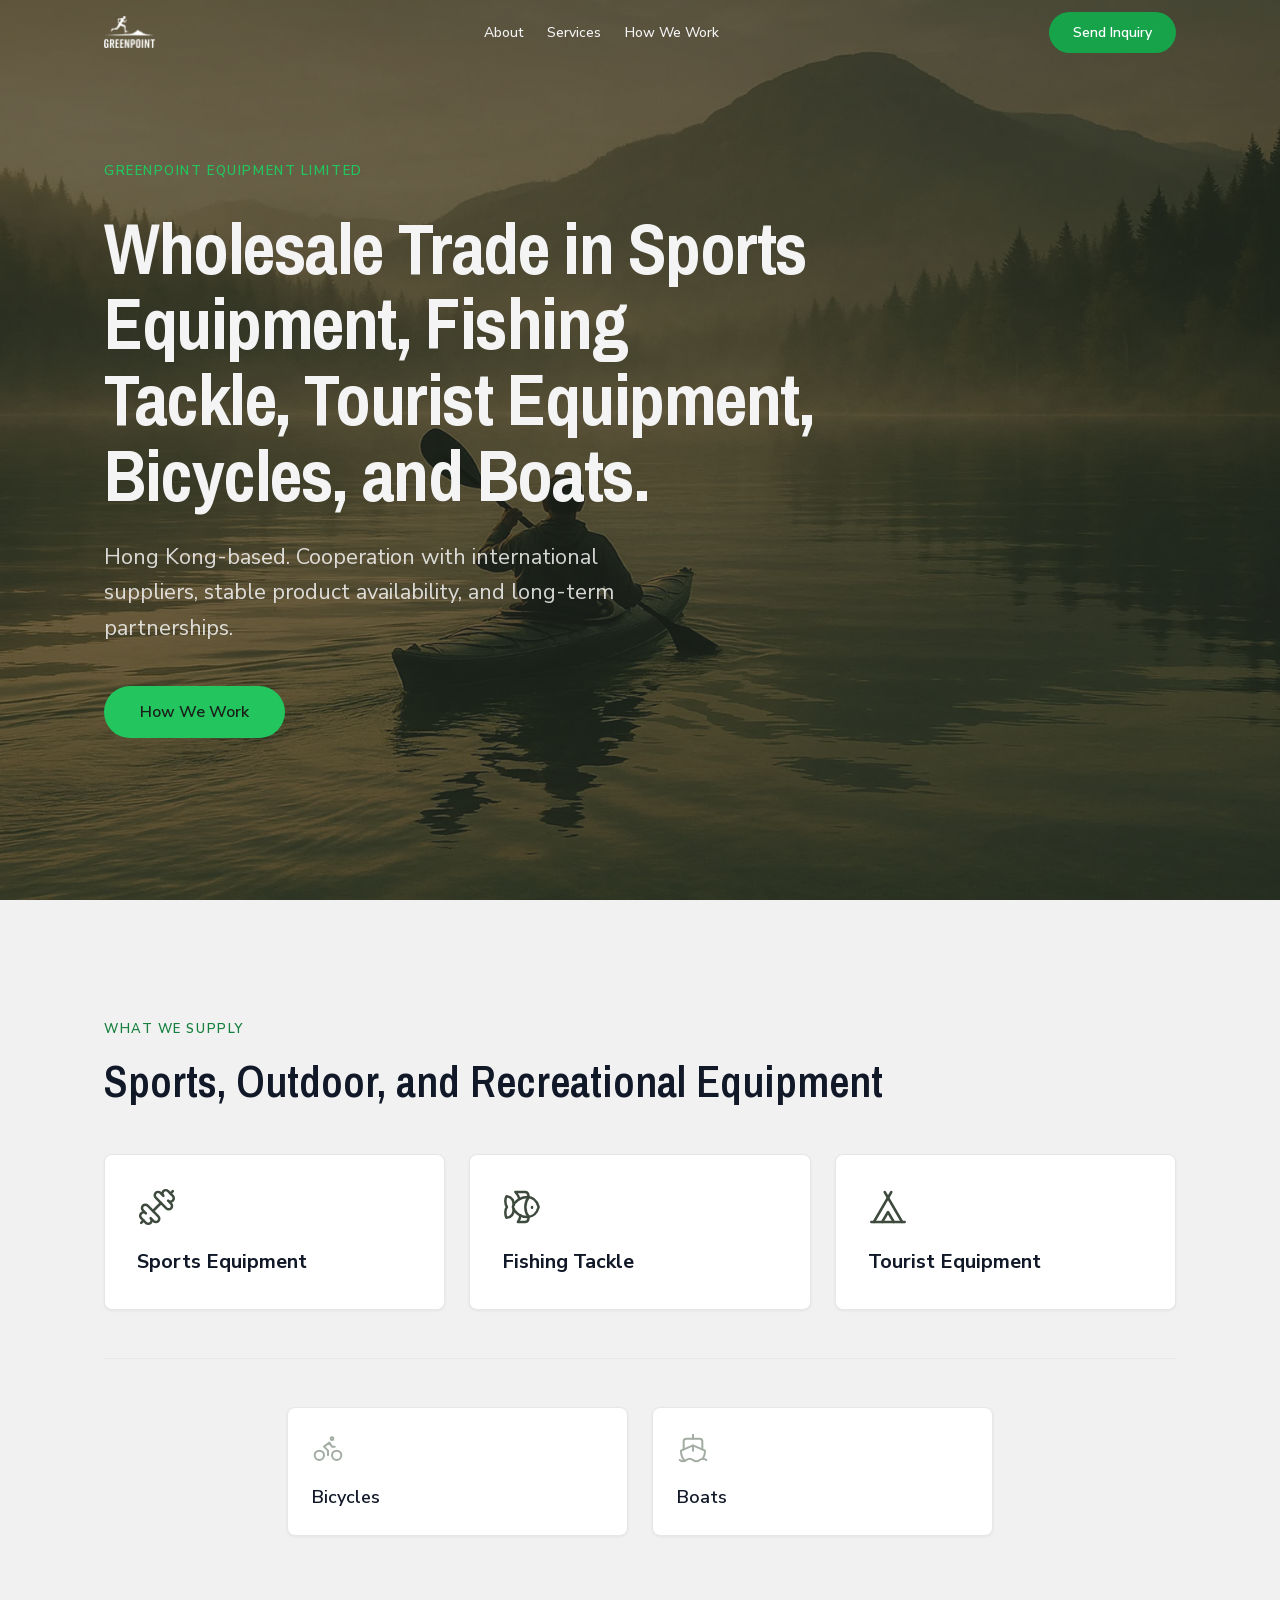
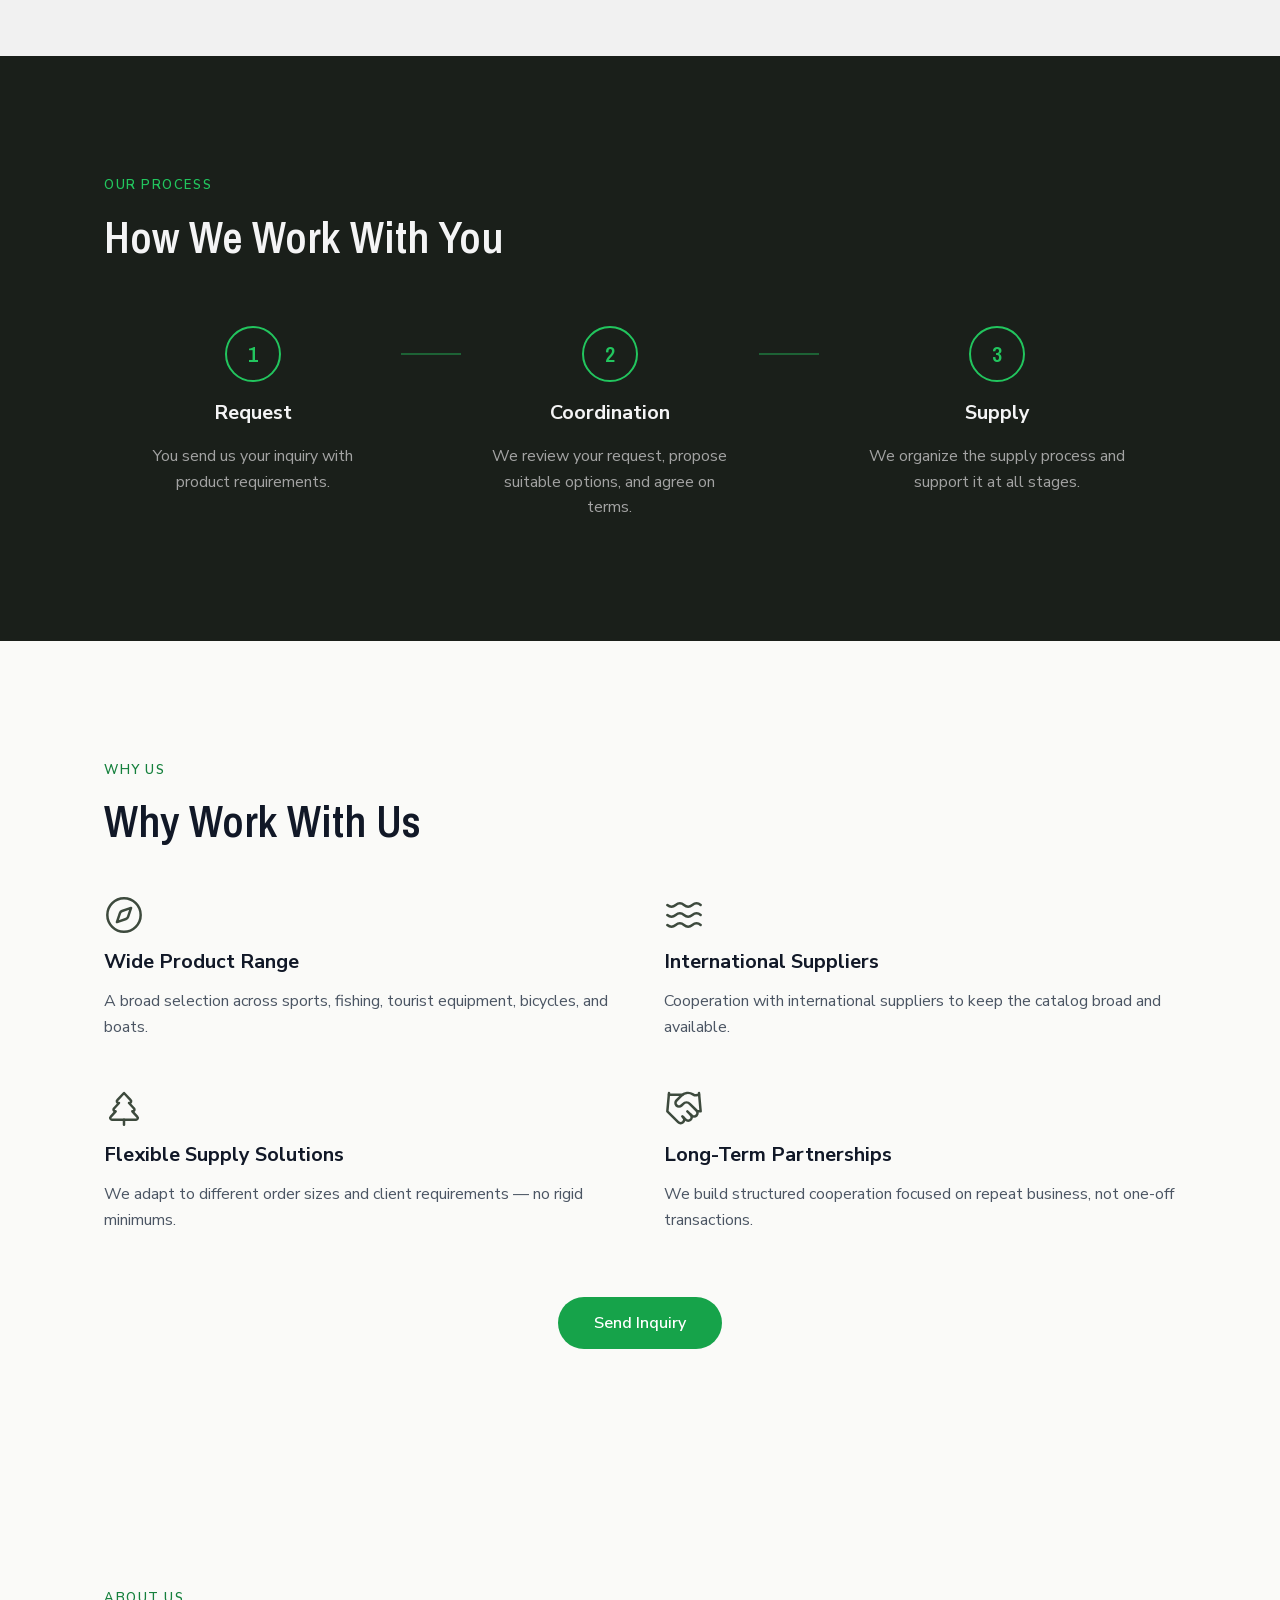
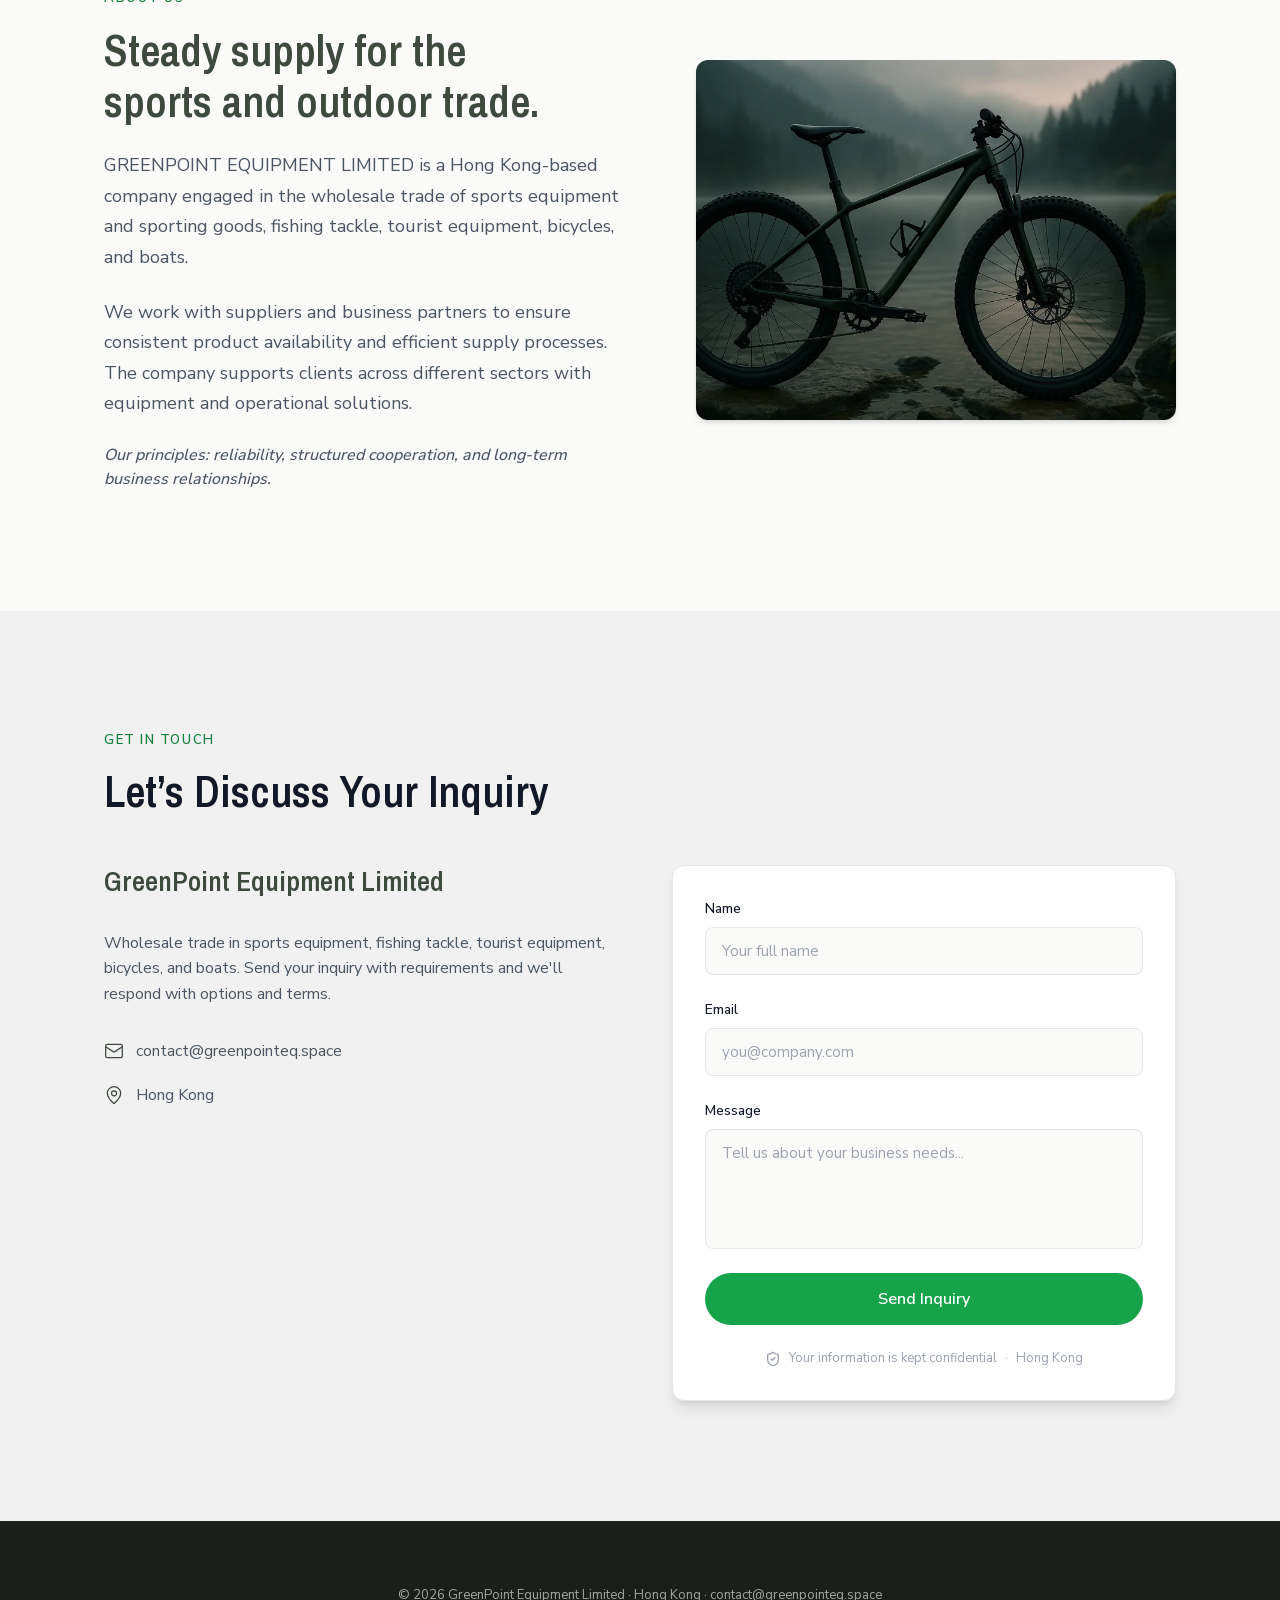
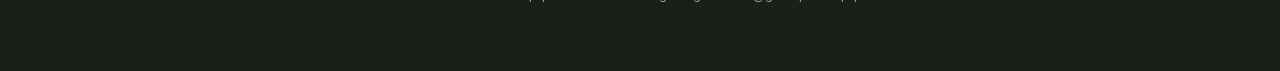
==== index.html @ c155b9c9 "Deploy GreenPoint Equipment website" ====
<!DOCTYPE html><!--ydqZiFm71yq9jG0rCSUib--><html lang="en" class="__variable_fb700d __variable_eb0512"><head><meta charSet="utf-8"/><meta name="viewport" content="width=device-width, initial-scale=1"/><link rel="preload" href="/_next/static/media/07d0cf9a4e6818b2-s.p.woff2" as="font" crossorigin="" type="font/woff2"/><link rel="preload" href="/_next/static/media/68180864d7f93f02-s.p.woff2" as="font" crossorigin="" type="font/woff2"/><link rel="preload" as="image" href="/logo.png"/><link rel="stylesheet" href="/_next/static/css/c6ddb2ca819388b1.css" data-precedence="next"/><link rel="preload" as="script" fetchPriority="low" href="/_next/static/chunks/webpack-ef317a582696bfcf.js"/><script src="/_next/static/chunks/4bd1b696-c023c6e3521b1417.js" async=""></script><script src="/_next/static/chunks/255-aaafc19c72668c72.js" async=""></script><script src="/_next/static/chunks/main-app-0c28d5f80d48c07c.js" async=""></script><script src="/_next/static/chunks/840-8a68b96e17abf2bf.js" async=""></script><script src="/_next/static/chunks/app/page-f63715d00a20621a.js" async=""></script><meta name="next-size-adjust" content=""/><meta name="theme-color" content="#1a1f1a"/><title>GreenPoint Equipment — Wholesale Sports, Fishing, Tourist Equipment, Bicycles &amp; Boats</title><meta name="description" content="Hong Kong-based wholesale supply across sports equipment, fishing tackle, tourist equipment, bicycles, and boats."/><link rel="canonical" href="https://greenpoint.hk"/><meta property="og:title" content="GreenPoint Equipment — Wholesale Sports, Fishing, Tourist Equipment, Bicycles &amp; Boats"/><meta property="og:description" content="Hong Kong-based wholesale supply across sports equipment, fishing tackle, tourist equipment, bicycles, and boats."/><meta property="og:url" content="https://greenpoint.hk"/><meta property="og:image" content="https://greenpoint.hk/og.jpg"/><meta property="og:type" content="website"/><meta name="twitter:card" content="summary_large_image"/><meta name="twitter:title" content="GreenPoint Equipment — Wholesale Sports, Fishing, Tourist Equipment, Bicycles &amp; Boats"/><meta name="twitter:description" content="Hong Kong-based wholesale supply across sports equipment, fishing tackle, tourist equipment, bicycles, and boats."/><meta name="twitter:image" content="https://greenpoint.hk/og.jpg"/><link rel="icon" href="/favicon.png"/><script src="/_next/static/chunks/polyfills-42372ed130431b0a.js" noModule=""></script></head><body class="font-body antialiased"><div hidden=""><!--$--><!--/$--></div><header class="fixed top-0 left-0 z-50 w-full transition-all duration-200 ease-out bg-transparent"><nav class="mx-auto flex h-16 max-w-[1200px] items-center justify-between px-5 md:px-16"><a class="flex items-center" aria-label="GreenPoint" href="/"><img alt="GreenPoint" width="400" height="300" decoding="async" data-nimg="1" class="h-7 w-auto brightness-0 invert md:h-8" style="color:transparent" src="/logo.png"/></a><div class="hidden items-center gap-6 md:flex"><a class="font-body text-[14px] font-medium text-ink-light transition-colors hover:text-navy-400" href="#about">About</a><a class="font-body text-[14px] font-medium text-ink-light transition-colors hover:text-navy-400" href="#services">Services</a><a class="font-body text-[14px] font-medium text-ink-light transition-colors hover:text-navy-400" href="#how-we-work">How We Work</a></div><div class="flex items-center gap-4"><a class="hidden rounded-full bg-cta px-6 py-2.5 font-body text-[14px] font-semibold text-white transition-all hover:scale-[1.02] hover:bg-cta-hover md:inline-flex" href="#contacts">Send Inquiry</a><button class="-mr-3 rounded-lg p-3 text-ink-light transition-colors active:bg-white/5 md:hidden" aria-label="Open menu" aria-expanded="false" aria-controls="mobile-menu"><svg xmlns="http://www.w3.org/2000/svg" width="24" height="24" viewBox="0 0 24 24" fill="none" stroke="currentColor" stroke-width="2" stroke-linecap="round" stroke-linejoin="round" class="lucide lucide-menu" aria-hidden="true"><path d="M4 12h16"></path><path d="M4 18h16"></path><path d="M4 6h16"></path></svg></button></div></nav><div id="mobile-menu" aria-hidden="true" class="overflow-hidden bg-navy-950/95 backdrop-blur-[12px] transition-[max-height,opacity] duration-200 ease-out motion-reduce:transition-none md:hidden max-h-0 opacity-0"><div class="flex flex-col gap-1 px-5 pb-10 pt-2"><a tabindex="-1" class="-mx-2 block rounded-lg px-2 py-3 font-body text-[16px] font-medium text-ink-light transition-colors active:bg-white/5" href="#about">About</a><a tabindex="-1" class="-mx-2 block rounded-lg px-2 py-3 font-body text-[16px] font-medium text-ink-light transition-colors active:bg-white/5" href="#services">Services</a><a tabindex="-1" class="-mx-2 block rounded-lg px-2 py-3 font-body text-[16px] font-medium text-ink-light transition-colors active:bg-white/5" href="#how-we-work">How We Work</a><a tabindex="-1" class="mt-3 flex h-[52px] w-full items-center justify-center rounded-full bg-gold-500 font-body text-[16px] font-semibold text-navy-950 transition-all duration-250 ease-out hover:bg-gold-600 active:scale-[0.98]" href="#contacts">Send Inquiry</a></div></div></header><main><section id="hero" class="relative flex min-h-svh items-center overflow-hidden bg-navy-950 md:bg-gradient-to-b md:from-navy-950 md:to-navy-900 xl:min-h-screen"><div aria-hidden="true" class="absolute inset-0 hidden bg-cover bg-center opacity-35 md:block" style="background-image:url(&#x27;/hero.webp&#x27;)"></div><div class="relative z-10 mx-auto w-full max-w-[1200px] px-5 py-20 md:px-16 md:py-0"><div class="hero-animate flex max-w-[880px] flex-col gap-7"><p class="font-body text-[13px] font-semibold uppercase tracking-[0.12em] text-gold-500">GreenPoint Equipment Limited</p><h1 class="text-balance font-heading text-[clamp(1.75rem,7.5vw,2rem)] font-bold leading-[1.05] tracking-[-0.02em] text-ink-light md:text-[56px] lg:text-[72px]">Wholesale Trade in Sports Equipment, Fishing Tackle, Tourist Equipment, Bicycles, and Boats.</h1><p class="max-w-[580px] font-body text-[18px] font-normal leading-[1.6] text-ink-light/85 md:text-[20px] lg:text-[22px]">Hong Kong-based. Cooperation with international suppliers, stable product availability, and long-term partnerships.</p><div class="pt-3"><a class="inline-flex h-[52px] items-center justify-center rounded-full px-9 font-body text-[16px] font-semibold transition-all duration-250 ease-out bg-gold-500 text-navy-950 hover:bg-gold-600 hover:scale-[1.02]  disabled:cursor-not-allowed disabled:opacity-60" href="#how-we-work">How We Work</a></div></div></div><a aria-label="Scroll to next section" aria-hidden="false" tabindex="0" class="absolute inset-x-0 bottom-6 mx-auto w-fit text-gold-500/70 transition-opacity duration-300 hover:text-gold-500 md:hidden animate-scroll-hint" href="#services"><svg xmlns="http://www.w3.org/2000/svg" width="28" height="28" viewBox="0 0 24 24" fill="none" stroke="currentColor" stroke-width="1.5" stroke-linecap="round" stroke-linejoin="round" class="lucide lucide-chevron-down" aria-hidden="true"><path d="m6 9 6 6 6-6"></path></svg></a></section><div class="sr-hidden sr-mobile-on"><section id="services" class="scroll-mt-[48px] bg-surface-tinted"><div class="mx-auto max-w-[1200px] px-5 py-20 md:px-16 md:py-[80px] xl:py-[120px] flex flex-col gap-12 md:gap-10 xl:gap-12"><div class="flex flex-col gap-4"><p class="font-body text-[13px] font-semibold uppercase tracking-[0.12em] text-gold-700">What We Supply</p><h2 class="text-balance font-heading text-[28px] font-semibold leading-[1.15] md:text-[36px] lg:text-[44px] text-ink">Sports, Outdoor, and Recreational Equipment</h2></div><div class="grid grid-cols-1 gap-4 md:grid-cols-2 md:gap-6 lg:grid-cols-3"><div class="flex h-full flex-col gap-5 rounded-lg border border-line bg-surface-card shadow-[0_1px_3px_rgba(0,0,0,0.06)] transition-all duration-300 ease-out hover:-translate-y-1 hover:shadow-[0_4px_12px_rgba(0,0,0,0.1)] p-8"><svg xmlns="http://www.w3.org/2000/svg" width="40" height="40" viewBox="0 0 24 24" fill="none" stroke="currentColor" stroke-width="1.5" stroke-linecap="round" stroke-linejoin="round" class="lucide lucide-dumbbell text-navy-800" aria-hidden="true"><path d="M17.596 12.768a2 2 0 1 0 2.829-2.829l-1.768-1.767a2 2 0 0 0 2.828-2.829l-2.828-2.828a2 2 0 0 0-2.829 2.828l-1.767-1.768a2 2 0 1 0-2.829 2.829z"></path><path d="m2.5 21.5 1.4-1.4"></path><path d="m20.1 3.9 1.4-1.4"></path><path d="M5.343 21.485a2 2 0 1 0 2.829-2.828l1.767 1.768a2 2 0 1 0 2.829-2.829l-6.364-6.364a2 2 0 1 0-2.829 2.829l1.768 1.767a2 2 0 0 0-2.828 2.829z"></path><path d="m9.6 14.4 4.8-4.8"></path></svg><div class="flex flex-col gap-3"><h3 class="font-body text-ink text-[20px] font-bold">Sports Equipment</h3></div></div><div class="flex h-full flex-col gap-5 rounded-lg border border-line bg-surface-card shadow-[0_1px_3px_rgba(0,0,0,0.06)] transition-all duration-300 ease-out hover:-translate-y-1 hover:shadow-[0_4px_12px_rgba(0,0,0,0.1)] p-8"><svg xmlns="http://www.w3.org/2000/svg" width="40" height="40" viewBox="0 0 24 24" fill="none" stroke="currentColor" stroke-width="1.5" stroke-linecap="round" stroke-linejoin="round" class="lucide lucide-fish text-navy-800" aria-hidden="true"><path d="M6.5 12c.94-3.46 4.94-6 8.5-6 3.56 0 6.06 2.54 7 6-.94 3.47-3.44 6-7 6s-7.56-2.53-8.5-6Z"></path><path d="M18 12v.5"></path><path d="M16 17.93a9.77 9.77 0 0 1 0-11.86"></path><path d="M7 10.67C7 8 5.58 5.97 2.73 5.5c-1 1.5-1 5 .23 6.5-1.24 1.5-1.24 5-.23 6.5C5.58 18.03 7 16 7 13.33"></path><path d="M10.46 7.26C10.2 5.88 9.17 4.24 8 3h5.8a2 2 0 0 1 1.98 1.67l.23 1.4"></path><path d="m16.01 17.93-.23 1.4A2 2 0 0 1 13.8 21H9.5a5.96 5.96 0 0 0 1.49-3.98"></path></svg><div class="flex flex-col gap-3"><h3 class="font-body text-ink text-[20px] font-bold">Fishing Tackle</h3></div></div><div class="flex h-full flex-col gap-5 rounded-lg border border-line bg-surface-card shadow-[0_1px_3px_rgba(0,0,0,0.06)] transition-all duration-300 ease-out hover:-translate-y-1 hover:shadow-[0_4px_12px_rgba(0,0,0,0.1)] p-8"><svg xmlns="http://www.w3.org/2000/svg" width="40" height="40" viewBox="0 0 24 24" fill="none" stroke="currentColor" stroke-width="1.5" stroke-linecap="round" stroke-linejoin="round" class="lucide lucide-tent text-navy-800" aria-hidden="true"><path d="M3.5 21 14 3"></path><path d="M20.5 21 10 3"></path><path d="M15.5 21 12 15l-3.5 6"></path><path d="M2 21h20"></path></svg><div class="flex flex-col gap-3"><h3 class="font-body text-ink text-[20px] font-bold">Tourist Equipment</h3></div></div></div><hr class="border-line"/><div class="flex flex-col gap-4 md:flex-row md:justify-center md:gap-6"><div class="md:w-[calc((100%-1.5rem)/2)] md:shrink-0 lg:w-[calc((100%-3rem)/3)]"><div class="flex h-full flex-col gap-5 rounded-lg border border-line bg-surface-card shadow-[0_1px_3px_rgba(0,0,0,0.06)] transition-all duration-300 ease-out hover:-translate-y-1 hover:shadow-[0_4px_12px_rgba(0,0,0,0.1)] p-6"><svg xmlns="http://www.w3.org/2000/svg" width="32" height="32" viewBox="0 0 24 24" fill="none" stroke="currentColor" stroke-width="1.5" stroke-linecap="round" stroke-linejoin="round" class="lucide lucide-bike text-navy-400" aria-hidden="true"><circle cx="18.5" cy="17.5" r="3.5"></circle><circle cx="5.5" cy="17.5" r="3.5"></circle><circle cx="15" cy="5" r="1"></circle><path d="M12 17.5V14l-3-3 4-3 2 3h2"></path></svg><div class="flex flex-col gap-3"><h3 class="font-body text-ink text-[18px] font-semibold">Bicycles</h3></div></div></div><div class="md:w-[calc((100%-1.5rem)/2)] md:shrink-0 lg:w-[calc((100%-3rem)/3)]"><div class="flex h-full flex-col gap-5 rounded-lg border border-line bg-surface-card shadow-[0_1px_3px_rgba(0,0,0,0.06)] transition-all duration-300 ease-out hover:-translate-y-1 hover:shadow-[0_4px_12px_rgba(0,0,0,0.1)] p-6"><svg xmlns="http://www.w3.org/2000/svg" width="32" height="32" viewBox="0 0 24 24" fill="none" stroke="currentColor" stroke-width="1.5" stroke-linecap="round" stroke-linejoin="round" class="lucide lucide-ship text-navy-400" aria-hidden="true"><path d="M12 10.189V14"></path><path d="M12 2v3"></path><path d="M19 13V7a2 2 0 0 0-2-2H7a2 2 0 0 0-2 2v6"></path><path d="M19.38 20A11.6 11.6 0 0 0 21 14l-8.188-3.639a2 2 0 0 0-1.624 0L3 14a11.6 11.6 0 0 0 2.81 7.76"></path><path d="M2 21c.6.5 1.2 1 2.5 1 2.5 0 2.5-2 5-2 1.3 0 1.9.5 2.5 1s1.2 1 2.5 1c2.5 0 2.5-2 5-2 1.3 0 1.9.5 2.5 1"></path></svg><div class="flex flex-col gap-3"><h3 class="font-body text-ink text-[18px] font-semibold">Boats</h3></div></div></div></div></div></section></div><div class="sr-hidden"><section id="how-we-work" class="scroll-mt-[48px] bg-navy-950"><div class="mx-auto max-w-[1200px] px-5 py-20 md:px-16 md:py-[80px] xl:py-[120px] flex flex-col gap-12 md:gap-10 xl:gap-12"><div class="flex flex-col gap-4"><p class="font-body text-[13px] font-semibold uppercase tracking-[0.12em] text-gold-500">Our Process</p><h2 class="text-balance font-heading text-[28px] font-semibold leading-[1.15] md:text-[36px] lg:text-[44px] text-ink-light">How We Work With You</h2></div><div class="flex flex-col gap-4 pt-4 lg:flex-row lg:items-start lg:gap-0"><div class="flex flex-1 flex-col items-center lg:flex-row lg:items-start"><div class="flex flex-1 flex-col items-center gap-4 px-6"><div class="flex h-14 w-14 items-center justify-center rounded-full border-2 border-gold-500 bg-transparent"><span class="font-heading text-[22px] font-semibold text-gold-500">1</span></div><h3 class="text-center font-body text-[20px] font-bold text-ink-light">Request</h3><p class="text-center font-body text-[16px] font-normal leading-[1.6] text-ink-light-muted">You send us your inquiry with product requirements.</p></div><div class="hidden h-14 w-[60px] items-center justify-center lg:flex"><div class="h-[2px] w-full bg-gold-500/40"></div></div><div class="mt-4 flex h-8 w-full items-center justify-center lg:hidden"><div class="h-full w-[2px] bg-gold-500/40"></div></div></div><div class="flex flex-1 flex-col items-center lg:flex-row lg:items-start"><div class="flex flex-1 flex-col items-center gap-4 px-6"><div class="flex h-14 w-14 items-center justify-center rounded-full border-2 border-gold-500 bg-transparent"><span class="font-heading text-[22px] font-semibold text-gold-500">2</span></div><h3 class="text-center font-body text-[20px] font-bold text-ink-light">Coordination</h3><p class="text-center font-body text-[16px] font-normal leading-[1.6] text-ink-light-muted">We review your request, propose suitable options, and agree on terms.</p></div><div class="hidden h-14 w-[60px] items-center justify-center lg:flex"><div class="h-[2px] w-full bg-gold-500/40"></div></div><div class="mt-4 flex h-8 w-full items-center justify-center lg:hidden"><div class="h-full w-[2px] bg-gold-500/40"></div></div></div><div class="flex flex-1 flex-col items-center lg:flex-row lg:items-start"><div class="flex flex-1 flex-col items-center gap-4 px-6"><div class="flex h-14 w-14 items-center justify-center rounded-full border-2 border-gold-500 bg-transparent"><span class="font-heading text-[22px] font-semibold text-gold-500">3</span></div><h3 class="text-center font-body text-[20px] font-bold text-ink-light">Supply</h3><p class="text-center font-body text-[16px] font-normal leading-[1.6] text-ink-light-muted">We organize the supply process and support it at all stages.</p></div></div></div></div></section></div><div class="sr-hidden"><section id="why-us" class="scroll-mt-[48px] bg-surface-warm"><div class="mx-auto max-w-[1200px] px-5 py-20 md:px-16 md:py-[80px] xl:py-[120px] flex flex-col gap-12 md:gap-10 xl:gap-12"><div class="flex flex-col gap-4"><p class="font-body text-[13px] font-semibold uppercase tracking-[0.12em] text-gold-700">Why Us</p><h2 class="text-balance font-heading text-[28px] font-semibold leading-[1.15] md:text-[36px] lg:text-[44px] text-ink">Why Work With Us</h2></div><div class="grid grid-cols-1 gap-10 md:grid-cols-2 md:gap-x-8 md:gap-y-10 xl:gap-12"><div class="flex flex-col gap-3"><svg xmlns="http://www.w3.org/2000/svg" width="40" height="40" viewBox="0 0 24 24" fill="none" stroke="currentColor" stroke-width="1.5" stroke-linecap="round" stroke-linejoin="round" class="lucide lucide-compass text-navy-800" aria-hidden="true"><path d="m16.24 7.76-1.804 5.411a2 2 0 0 1-1.265 1.265L7.76 16.24l1.804-5.411a2 2 0 0 1 1.265-1.265z"></path><circle cx="12" cy="12" r="10"></circle></svg><h3 class="font-body text-[20px] font-bold text-ink">Wide Product Range</h3><p class="font-body text-[16px] font-normal leading-[1.6] text-ink-muted">A broad selection across sports, fishing, tourist equipment, bicycles, and boats.</p></div><div class="flex flex-col gap-3"><svg xmlns="http://www.w3.org/2000/svg" width="40" height="40" viewBox="0 0 24 24" fill="none" stroke="currentColor" stroke-width="1.5" stroke-linecap="round" stroke-linejoin="round" class="lucide lucide-waves text-navy-800" aria-hidden="true"><path d="M2 6c.6.5 1.2 1 2.5 1C7 7 7 5 9.5 5c2.6 0 2.4 2 5 2 2.5 0 2.5-2 5-2 1.3 0 1.9.5 2.5 1"></path><path d="M2 12c.6.5 1.2 1 2.5 1 2.5 0 2.5-2 5-2 2.6 0 2.4 2 5 2 2.5 0 2.5-2 5-2 1.3 0 1.9.5 2.5 1"></path><path d="M2 18c.6.5 1.2 1 2.5 1 2.5 0 2.5-2 5-2 2.6 0 2.4 2 5 2 2.5 0 2.5-2 5-2 1.3 0 1.9.5 2.5 1"></path></svg><h3 class="font-body text-[20px] font-bold text-ink">International Suppliers</h3><p class="font-body text-[16px] font-normal leading-[1.6] text-ink-muted">Cooperation with international suppliers to keep the catalog broad and available.</p></div><div class="flex flex-col gap-3"><svg xmlns="http://www.w3.org/2000/svg" width="40" height="40" viewBox="0 0 24 24" fill="none" stroke="currentColor" stroke-width="1.5" stroke-linecap="round" stroke-linejoin="round" class="lucide lucide-tree-pine text-navy-800" aria-hidden="true"><path d="m17 14 3 3.3a1 1 0 0 1-.7 1.7H4.7a1 1 0 0 1-.7-1.7L7 14h-.3a1 1 0 0 1-.7-1.7L9 9h-.2A1 1 0 0 1 8 7.3L12 3l4 4.3a1 1 0 0 1-.8 1.7H15l3 3.3a1 1 0 0 1-.7 1.7H17Z"></path><path d="M12 22v-3"></path></svg><h3 class="font-body text-[20px] font-bold text-ink">Flexible Supply Solutions</h3><p class="font-body text-[16px] font-normal leading-[1.6] text-ink-muted">We adapt to different order sizes and client requirements — no rigid minimums.</p></div><div class="flex flex-col gap-3"><svg xmlns="http://www.w3.org/2000/svg" width="40" height="40" viewBox="0 0 24 24" fill="none" stroke="currentColor" stroke-width="1.5" stroke-linecap="round" stroke-linejoin="round" class="lucide lucide-handshake text-navy-800" aria-hidden="true"><path d="m11 17 2 2a1 1 0 1 0 3-3"></path><path d="m14 14 2.5 2.5a1 1 0 1 0 3-3l-3.88-3.88a3 3 0 0 0-4.24 0l-.88.88a1 1 0 1 1-3-3l2.81-2.81a5.79 5.79 0 0 1 7.06-.87l.47.28a2 2 0 0 0 1.42.25L21 4"></path><path d="m21 3 1 11h-2"></path><path d="M3 3 2 14l6.5 6.5a1 1 0 1 0 3-3"></path><path d="M3 4h8"></path></svg><h3 class="font-body text-[20px] font-bold text-ink">Long-Term Partnerships</h3><p class="font-body text-[16px] font-normal leading-[1.6] text-ink-muted">We build structured cooperation focused on repeat business, not one-off transactions.</p></div></div><div class="flex justify-center pt-4"><a class="inline-flex h-[52px] items-center justify-center rounded-full px-9 font-body text-[16px] font-semibold transition-all duration-250 ease-out bg-cta text-white hover:bg-cta-hover hover:scale-[1.02]  disabled:cursor-not-allowed disabled:opacity-60" href="#contacts">Send Inquiry</a></div></div></section></div><div class="sr-hidden"><section id="about" class="scroll-mt-[48px] bg-surface-warm"><div class="mx-auto max-w-[1200px] px-5 py-20 md:px-16 md:py-[80px] xl:py-[120px] flex flex-col items-center gap-16 lg:flex-row"><div class="flex flex-col gap-6 md:flex-1"><div class="flex flex-col gap-4"><p class="font-body text-[13px] font-semibold uppercase tracking-[0.12em] text-gold-700">About Us</p><h2 class="text-balance font-heading text-[28px] font-semibold leading-[1.15] md:text-[36px] lg:text-[44px] text-navy-800">Steady supply for the sports and outdoor trade.</h2></div><p class="max-w-[600px] font-body text-[16px] font-normal leading-[1.7] text-ink-muted md:text-[18px]">GREENPOINT EQUIPMENT LIMITED is a Hong Kong-based company engaged in the wholesale trade of sports equipment and sporting goods, fishing tackle, tourist equipment, bicycles, and boats.</p><p class="max-w-[600px] font-body text-[16px] font-normal leading-[1.7] text-ink-muted md:text-[18px]">We work with suppliers and business partners to ensure consistent product availability and efficient supply processes. The company supports clients across different sectors with equipment and operational solutions.</p><p class="max-w-[480px] font-body text-[16px] font-medium italic leading-[1.5] text-ink-muted">Our principles: reliability, structured cooperation, and long-term business relationships.</p></div><div class="w-full md:mx-auto md:max-w-[640px] lg:mx-0 lg:w-[480px] lg:max-w-none"><img alt="GreenPoint Equipment outdoor gear" loading="lazy" width="480" height="360" decoding="async" data-nimg="1" class="rounded-xl object-cover shadow-md" style="color:transparent" src="/about.webp"/></div></div></section></div><div class="sr-hidden"><section id="contacts" class="scroll-mt-[48px] bg-surface-tinted"><div class="mx-auto max-w-[1200px] px-5 py-20 md:px-16 md:py-[80px] xl:py-[120px] flex flex-col gap-12 md:gap-10 xl:gap-12"><div class="flex flex-col gap-4"><p class="font-body text-[13px] font-semibold uppercase tracking-[0.12em] text-gold-700">Get in Touch</p><h2 class="text-balance font-heading text-[28px] font-semibold leading-[1.15] md:text-[36px] lg:text-[44px] text-ink">Let’s Discuss Your Inquiry</h2></div><div class="flex flex-col gap-16 lg:flex-row"><div class="flex flex-col gap-8 md:flex-1"><h3 class="font-heading text-[20px] font-semibold leading-[1.2] text-navy-800 md:text-[28px]">GreenPoint Equipment Limited</h3><p class="font-body text-[16px] font-normal leading-[1.6] text-ink-muted">Wholesale trade in sports equipment, fishing tackle, tourist equipment, bicycles, and boats. Send your inquiry with requirements and we&#x27;ll respond with options and terms.</p><div class="flex flex-col gap-5"><div class="flex items-center gap-3"><svg xmlns="http://www.w3.org/2000/svg" width="20" height="20" viewBox="0 0 24 24" fill="none" stroke="currentColor" stroke-width="1.5" stroke-linecap="round" stroke-linejoin="round" class="lucide lucide-mail text-navy-800" aria-hidden="true"><path d="m22 7-8.991 5.727a2 2 0 0 1-2.009 0L2 7"></path><rect x="2" y="4" width="20" height="16" rx="2"></rect></svg><span class="font-body text-[16px] text-ink-muted">contact@greenpointeq.space</span></div><div class="flex items-center gap-3"><svg xmlns="http://www.w3.org/2000/svg" width="20" height="20" viewBox="0 0 24 24" fill="none" stroke="currentColor" stroke-width="1.5" stroke-linecap="round" stroke-linejoin="round" class="lucide lucide-map-pin text-navy-800" aria-hidden="true"><path d="M20 10c0 4.993-5.539 10.193-7.399 11.799a1 1 0 0 1-1.202 0C9.539 20.193 4 14.993 4 10a8 8 0 0 1 16 0"></path><circle cx="12" cy="10" r="3"></circle></svg><span class="font-body text-[16px] text-ink-muted">Hong Kong</span></div></div></div><div class="md:flex-1"><form noValidate="" class="flex flex-col gap-6 rounded-xl border border-line bg-surface-card p-8 shadow-lg"><input type="hidden" name="access_key" value="7af962cc-8a02-4704-a74b-9cf4e9f6df11"/><input type="hidden" name="subject" value="New inquiry from the GreenPoint Equipment Limited website"/><input type="checkbox" class="hidden" tabindex="-1" autoComplete="off" aria-hidden="true" name="botcheck"/><div class="flex flex-col gap-2"><label for="name" class="font-body text-[14px] font-medium text-ink">Name</label><input id="name" type="text" placeholder="Your full name" required="" class="w-full rounded-lg border bg-surface-warm px-4 font-body text-[15px] text-ink placeholder:text-ink-faint focus:outline-none focus:ring-2 border-line focus:ring-navy-400 h-12" name="name"/></div><div class="flex flex-col gap-2"><label for="email" class="font-body text-[14px] font-medium text-ink">Email</label><input id="email" type="email" placeholder="you@company.com" required="" class="w-full rounded-lg border bg-surface-warm px-4 font-body text-[15px] text-ink placeholder:text-ink-faint focus:outline-none focus:ring-2 border-line focus:ring-navy-400 h-12" name="email"/></div><div class="flex flex-col gap-2"><label for="message" class="font-body text-[14px] font-medium text-ink">Message</label><textarea id="message" name="message" placeholder="Tell us about your business needs..." rows="4" class="w-full rounded-lg border bg-surface-warm px-4 font-body text-[15px] text-ink placeholder:text-ink-faint focus:outline-none focus:ring-2 border-line focus:ring-navy-400 h-[120px] resize-none py-3"></textarea></div><button type="submit" class="inline-flex h-[52px] items-center justify-center rounded-full px-9 font-body text-[16px] font-semibold transition-all duration-250 ease-out bg-cta text-white hover:bg-cta-hover hover:scale-[1.02] w-full disabled:cursor-not-allowed disabled:opacity-60">Send Inquiry</button><div class="flex flex-col items-center gap-2 text-center md:flex-row md:flex-wrap md:justify-center md:gap-2"><svg xmlns="http://www.w3.org/2000/svg" width="16" height="16" viewBox="0 0 24 24" fill="none" stroke="currentColor" stroke-width="2" stroke-linecap="round" stroke-linejoin="round" class="lucide lucide-shield-check text-ink-faint" aria-hidden="true"><path d="M20 13c0 5-3.5 7.5-7.66 8.95a1 1 0 0 1-.67-.01C7.5 20.5 4 18 4 13V6a1 1 0 0 1 1-1c2 0 4.5-1.2 6.24-2.72a1.17 1.17 0 0 1 1.52 0C14.51 3.81 17 5 19 5a1 1 0 0 1 1 1z"></path><path d="m9 12 2 2 4-4"></path></svg><span class="font-body text-[13px] text-ink-faint">Your information is kept confidential<span class="ml-2 hidden md:inline">·</span></span><span class="font-body text-[13px] text-ink-faint">Hong Kong</span></div></form></div></div></div></section></div></main><footer class="bg-navy-950"><div class="mx-auto max-w-[1200px] px-5 py-16 md:px-16 md:py-12 xl:py-16"><p class="mx-auto max-w-[640px] text-center font-body text-[13px] leading-relaxed text-ink-light-muted">© 2026 GreenPoint Equipment Limited · Hong Kong · contact@greenpointeq.space</p></div></footer><!--$--><!--/$--><script src="/_next/static/chunks/webpack-ef317a582696bfcf.js" id="_R_" async=""></script><script>(self.__next_f=self.__next_f||[]).push([0])</script><script>self.__next_f.push([1,"1:\"$Sreact.fragment\"\n2:I[9766,[],\"\"]\n3:I[8924,[],\"\"]\n4:I[1149,[\"840\",\"static/chunks/840-8a68b96e17abf2bf.js\",\"974\",\"static/chunks/app/page-f63715d00a20621a.js\"],\"NavBar\"]\n5:I[2619,[\"840\",\"static/chunks/840-8a68b96e17abf2bf.js\",\"974\",\"static/chunks/app/page-f63715d00a20621a.js\"],\"\"]\n6:I[8854,[\"840\",\"static/chunks/840-8a68b96e17abf2bf.js\",\"974\",\"static/chunks/app/page-f63715d00a20621a.js\"],\"HeroScrollHint\"]\n7:I[6985,[\"840\",\"static/chunks/840-8a68b96e17abf2bf.js\",\"974\",\"static/chunks/app/page-f63715d00a20621a.js\"],\"ScrollReveal\"]\n13:I[7150,[],\"\"]\n:HL[\"/_next/static/media/07d0cf9a4e6818b2-s.p.woff2\",\"font\",{\"crossOrigin\":\"\",\"type\":\"font/woff2\"}]\n:HL[\"/_next/static/media/68180864d7f93f02-s.p.woff2\",\"font\",{\"crossOrigin\":\"\",\"type\":\"font/woff2\"}]\n:HL[\"/_next/static/css/c6ddb2ca819388b1.css\",\"style\"]\n"])</script><script>self.__next_f.push([1,"0:{\"P\":null,\"b\":\"ydqZiFm71yq9jG0rCSUib\",\"p\":\"\",\"c\":[\"\",\"\"],\"i\":false,\"f\":[[[\"\",{\"children\":[\"__PAGE__\",{}]},\"$undefined\",\"$undefined\",true],[\"\",[\"$\",\"$1\",\"c\",{\"children\":[[[\"$\",\"link\",\"0\",{\"rel\":\"stylesheet\",\"href\":\"/_next/static/css/c6ddb2ca819388b1.css\",\"precedence\":\"next\",\"crossOrigin\":\"$undefined\",\"nonce\":\"$undefined\"}]],[\"$\",\"html\",null,{\"lang\":\"en\",\"className\":\"__variable_fb700d __variable_eb0512\",\"children\":[\"$\",\"body\",null,{\"className\":\"font-body antialiased\",\"children\":[\"$\",\"$L2\",null,{\"parallelRouterKey\":\"children\",\"error\":\"$undefined\",\"errorStyles\":\"$undefined\",\"errorScripts\":\"$undefined\",\"template\":[\"$\",\"$L3\",null,{}],\"templateStyles\":\"$undefined\",\"templateScripts\":\"$undefined\",\"notFound\":[[[\"$\",\"title\",null,{\"children\":\"404: This page could not be found.\"}],[\"$\",\"div\",null,{\"style\":{\"fontFamily\":\"system-ui,\\\"Segoe UI\\\",Roboto,Helvetica,Arial,sans-serif,\\\"Apple Color Emoji\\\",\\\"Segoe UI Emoji\\\"\",\"height\":\"100vh\",\"textAlign\":\"center\",\"display\":\"flex\",\"flexDirection\":\"column\",\"alignItems\":\"center\",\"justifyContent\":\"center\"},\"children\":[\"$\",\"div\",null,{\"children\":[[\"$\",\"style\",null,{\"dangerouslySetInnerHTML\":{\"__html\":\"body{color:#000;background:#fff;margin:0}.next-error-h1{border-right:1px solid rgba(0,0,0,.3)}@media (prefers-color-scheme:dark){body{color:#fff;background:#000}.next-error-h1{border-right:1px solid rgba(255,255,255,.3)}}\"}}],[\"$\",\"h1\",null,{\"className\":\"next-error-h1\",\"style\":{\"display\":\"inline-block\",\"margin\":\"0 20px 0 0\",\"padding\":\"0 23px 0 0\",\"fontSize\":24,\"fontWeight\":500,\"verticalAlign\":\"top\",\"lineHeight\":\"49px\"},\"children\":404}],[\"$\",\"div\",null,{\"style\":{\"display\":\"inline-block\"},\"children\":[\"$\",\"h2\",null,{\"style\":{\"fontSize\":14,\"fontWeight\":400,\"lineHeight\":\"49px\",\"margin\":0},\"children\":\"This page could not be found.\"}]}]]}]}]],[]],\"forbidden\":\"$undefined\",\"unauthorized\":\"$undefined\"}]}]}]]}],{\"children\":[\"__PAGE__\",[\"$\",\"$1\",\"c\",{\"children\":[[[\"$\",\"$L4\",null,{\"brand\":\"GreenPoint\",\"logoSrc\":\"/logo.png\",\"links\":[{\"label\":\"About\",\"href\":\"#about\"},{\"label\":\"Services\",\"href\":\"#services\"},{\"label\":\"How We Work\",\"href\":\"#how-we-work\"}],\"ctaLabel\":\"Send Inquiry\",\"ctaHref\":\"#contacts\"}],[\"$\",\"main\",null,{\"children\":[[\"$\",\"section\",null,{\"id\":\"hero\",\"className\":\"relative flex min-h-svh items-center overflow-hidden bg-navy-950 md:bg-gradient-to-b md:from-navy-950 md:to-navy-900 xl:min-h-screen\",\"children\":[[\"$\",\"div\",null,{\"aria-hidden\":true,\"className\":\"absolute inset-0 hidden bg-cover bg-center opacity-35 md:block\",\"style\":{\"backgroundImage\":\"url('/hero.webp')\"}}],[\"$\",\"div\",null,{\"className\":\"relative z-10 mx-auto w-full max-w-[1200px] px-5 py-20 md:px-16 md:py-0\",\"children\":[\"$\",\"div\",null,{\"className\":\"hero-animate flex max-w-[880px] flex-col gap-7\",\"children\":[[\"$\",\"p\",null,{\"className\":\"font-body text-[13px] font-semibold uppercase tracking-[0.12em] text-gold-500\",\"children\":\"GreenPoint Equipment Limited\"}],[\"$\",\"h1\",null,{\"className\":\"text-balance font-heading text-[clamp(1.75rem,7.5vw,2rem)] font-bold leading-[1.05] tracking-[-0.02em] text-ink-light md:text-[56px] lg:text-[72px]\",\"children\":\"Wholesale Trade in Sports Equipment, Fishing Tackle, Tourist Equipment, Bicycles, and Boats.\"}],[\"$\",\"p\",null,{\"className\":\"max-w-[580px] font-body text-[18px] font-normal leading-[1.6] text-ink-light/85 md:text-[20px] lg:text-[22px]\",\"children\":\"Hong Kong-based. Cooperation with international suppliers, stable product availability, and long-term partnerships.\"}],[\"$\",\"div\",null,{\"className\":\"pt-3\",\"children\":[\"$\",\"$L5\",null,{\"href\":\"#how-we-work\",\"className\":\"inline-flex h-[52px] items-center justify-center rounded-full px-9 font-body text-[16px] font-semibold transition-all duration-250 ease-out bg-gold-500 text-navy-950 hover:bg-gold-600 hover:scale-[1.02]  disabled:cursor-not-allowed disabled:opacity-60\",\"children\":\"How We Work\"}]}]]}]}],[\"$\",\"$L6\",null,{}]]}],[\"$\",\"$L7\",null,{\"className\":\"sr-mobile-on\",\"children\":[\"$\",\"section\",null,{\"id\":\"services\",\"className\":\"scroll-mt-[48px] bg-surface-tinted\",\"children\":[\"$\",\"div\",null,{\"className\":\"mx-auto max-w-[1200px] px-5 py-20 md:px-16 md:py-[80px] xl:py-[120px] flex flex-col gap-12 md:gap-10 xl:gap-12\",\"children\":[[\"$\",\"div\",null,{\"className\":\"flex flex-col gap-4\",\"children\":[[\"$\",\"p\",null,{\"className\":\"font-body text-[13px] font-semibold uppercase tracking-[0.12em] text-gold-700\",\"children\":\"What We Supply\"}],\"$L8\"]}],\"$L9\",\"$La\",\"$Lb\"]}]}]}],\"$Lc\",\"$Ld\",\"$Le\",\"$Lf\"]}],\"$L10\"],null,\"$L11\"]}],{},null,false]},null,false],\"$L12\",false]],\"m\":\"$undefined\",\"G\":[\"$13\",[]],\"s\":false,\"S\":true}\n"])</script><script>self.__next_f.push([1,"1a:I[1356,[\"840\",\"static/chunks/840-8a68b96e17abf2bf.js\",\"974\",\"static/chunks/app/page-f63715d00a20621a.js\"],\"Image\"]\n1b:I[7250,[\"840\",\"static/chunks/840-8a68b96e17abf2bf.js\",\"974\",\"static/chunks/app/page-f63715d00a20621a.js\"],\"ContactsSection\"]\n1c:I[4431,[],\"OutletBoundary\"]\n1e:I[5278,[],\"AsyncMetadataOutlet\"]\n20:I[4431,[],\"ViewportBoundary\"]\n22:I[4431,[],\"MetadataBoundary\"]\n23:\"$Sreact.suspense\"\n8:[\"$\",\"h2\",null,{\"className\":\"text-balance font-heading text-[28px] font-semibold leading-[1.15] md:text-[36px] lg:text-[44px] text-ink\",\"children\":\"Sports, Outdoor, and Recreational Equipment\"}]\n"])</script><script>self.__next_f.push([1,"9:[\"$\",\"div\",null,{\"className\":\"grid grid-cols-1 gap-4 md:grid-cols-2 md:gap-6 lg:grid-cols-3\",\"children\":[[\"$\",\"div\",\"Sports Equipment\",{\"className\":\"flex h-full flex-col gap-5 rounded-lg border border-line bg-surface-card shadow-[0_1px_3px_rgba(0,0,0,0.06)] transition-all duration-300 ease-out hover:-translate-y-1 hover:shadow-[0_4px_12px_rgba(0,0,0,0.1)] p-8\",\"children\":[[\"$\",\"svg\",null,{\"ref\":\"$undefined\",\"xmlns\":\"http://www.w3.org/2000/svg\",\"width\":40,\"height\":40,\"viewBox\":\"0 0 24 24\",\"fill\":\"none\",\"stroke\":\"currentColor\",\"strokeWidth\":1.5,\"strokeLinecap\":\"round\",\"strokeLinejoin\":\"round\",\"className\":\"lucide lucide-dumbbell text-navy-800\",\"aria-hidden\":\"true\",\"children\":[[\"$\",\"path\",\"9m4mmf\",{\"d\":\"M17.596 12.768a2 2 0 1 0 2.829-2.829l-1.768-1.767a2 2 0 0 0 2.828-2.829l-2.828-2.828a2 2 0 0 0-2.829 2.828l-1.767-1.768a2 2 0 1 0-2.829 2.829z\"}],[\"$\",\"path\",\"17g3f0\",{\"d\":\"m2.5 21.5 1.4-1.4\"}],[\"$\",\"path\",\"1qn309\",{\"d\":\"m20.1 3.9 1.4-1.4\"}],[\"$\",\"path\",\"1t2c92\",{\"d\":\"M5.343 21.485a2 2 0 1 0 2.829-2.828l1.767 1.768a2 2 0 1 0 2.829-2.829l-6.364-6.364a2 2 0 1 0-2.829 2.829l1.768 1.767a2 2 0 0 0-2.828 2.829z\"}],[\"$\",\"path\",\"6umqxw\",{\"d\":\"m9.6 14.4 4.8-4.8\"}],\"$undefined\"]}],[\"$\",\"div\",null,{\"className\":\"flex flex-col gap-3\",\"children\":[[\"$\",\"h3\",null,{\"className\":\"font-body text-ink text-[20px] font-bold\",\"children\":\"Sports Equipment\"}],\"$undefined\"]}]]}],[\"$\",\"div\",\"Fishing Tackle\",{\"className\":\"flex h-full flex-col gap-5 rounded-lg border border-line bg-surface-card shadow-[0_1px_3px_rgba(0,0,0,0.06)] transition-all duration-300 ease-out hover:-translate-y-1 hover:shadow-[0_4px_12px_rgba(0,0,0,0.1)] p-8\",\"children\":[[\"$\",\"svg\",null,{\"ref\":\"$undefined\",\"xmlns\":\"http://www.w3.org/2000/svg\",\"width\":40,\"height\":40,\"viewBox\":\"0 0 24 24\",\"fill\":\"none\",\"stroke\":\"currentColor\",\"strokeWidth\":1.5,\"strokeLinecap\":\"round\",\"strokeLinejoin\":\"round\",\"className\":\"lucide lucide-fish text-navy-800\",\"aria-hidden\":\"true\",\"children\":[[\"$\",\"path\",\"15baut\",{\"d\":\"M6.5 12c.94-3.46 4.94-6 8.5-6 3.56 0 6.06 2.54 7 6-.94 3.47-3.44 6-7 6s-7.56-2.53-8.5-6Z\"}],[\"$\",\"path\",\"18hhni\",{\"d\":\"M18 12v.5\"}],[\"$\",\"path\",\"16dt7o\",{\"d\":\"M16 17.93a9.77 9.77 0 0 1 0-11.86\"}],[\"$\",\"path\",\"l9di03\",{\"d\":\"M7 10.67C7 8 5.58 5.97 2.73 5.5c-1 1.5-1 5 .23 6.5-1.24 1.5-1.24 5-.23 6.5C5.58 18.03 7 16 7 13.33\"}],[\"$\",\"path\",\"1kjonw\",{\"d\":\"M10.46 7.26C10.2 5.88 9.17 4.24 8 3h5.8a2 2 0 0 1 1.98 1.67l.23 1.4\"}],[\"$\",\"path\",\"1zlm23\",{\"d\":\"m16.01 17.93-.23 1.4A2 2 0 0 1 13.8 21H9.5a5.96 5.96 0 0 0 1.49-3.98\"}],\"$undefined\"]}],[\"$\",\"div\",null,{\"className\":\"flex flex-col gap-3\",\"children\":[[\"$\",\"h3\",null,{\"className\":\"font-body text-ink text-[20px] font-bold\",\"children\":\"Fishing Tackle\"}],\"$undefined\"]}]]}],[\"$\",\"div\",\"Tourist Equipment\",{\"className\":\"flex h-full flex-col gap-5 rounded-lg border border-line bg-surface-card shadow-[0_1px_3px_rgba(0,0,0,0.06)] transition-all duration-300 ease-out hover:-translate-y-1 hover:shadow-[0_4px_12px_rgba(0,0,0,0.1)] p-8\",\"children\":[[\"$\",\"svg\",null,{\"ref\":\"$undefined\",\"xmlns\":\"http://www.w3.org/2000/svg\",\"width\":40,\"height\":40,\"viewBox\":\"0 0 24 24\",\"fill\":\"none\",\"stroke\":\"currentColor\",\"strokeWidth\":1.5,\"strokeLinecap\":\"round\",\"strokeLinejoin\":\"round\",\"className\":\"lucide lucide-tent text-navy-800\",\"aria-hidden\":\"true\",\"children\":[[\"$\",\"path\",\"1szst5\",{\"d\":\"M3.5 21 14 3\"}],[\"$\",\"path\",\"1310c3\",{\"d\":\"M20.5 21 10 3\"}],[\"$\",\"path\",\"1ddtfw\",{\"d\":\"M15.5 21 12 15l-3.5 6\"}],[\"$\",\"path\",\"1nyx9w\",{\"d\":\"M2 21h20\"}],\"$undefined\"]}],[\"$\",\"div\",null,{\"className\":\"flex flex-col gap-3\",\"children\":[[\"$\",\"h3\",null,{\"className\":\"font-body text-ink text-[20px] font-bold\",\"children\":\"Tourist Equipment\"}],\"$undefined\"]}]]}]]}]\n"])</script><script>self.__next_f.push([1,"a:[\"$\",\"hr\",null,{\"className\":\"border-line\"}]\n"])</script><script>self.__next_f.push([1,"b:[\"$\",\"div\",null,{\"className\":\"flex flex-col gap-4 md:flex-row md:justify-center md:gap-6\",\"children\":[[\"$\",\"div\",\"Bicycles\",{\"className\":\"md:w-[calc((100%-1.5rem)/2)] md:shrink-0 lg:w-[calc((100%-3rem)/3)]\",\"children\":[\"$\",\"div\",null,{\"className\":\"flex h-full flex-col gap-5 rounded-lg border border-line bg-surface-card shadow-[0_1px_3px_rgba(0,0,0,0.06)] transition-all duration-300 ease-out hover:-translate-y-1 hover:shadow-[0_4px_12px_rgba(0,0,0,0.1)] p-6\",\"children\":[[\"$\",\"svg\",null,{\"ref\":\"$undefined\",\"xmlns\":\"http://www.w3.org/2000/svg\",\"width\":32,\"height\":32,\"viewBox\":\"0 0 24 24\",\"fill\":\"none\",\"stroke\":\"currentColor\",\"strokeWidth\":1.5,\"strokeLinecap\":\"round\",\"strokeLinejoin\":\"round\",\"className\":\"lucide lucide-bike text-navy-400\",\"aria-hidden\":\"true\",\"children\":[[\"$\",\"circle\",\"15x4ox\",{\"cx\":\"18.5\",\"cy\":\"17.5\",\"r\":\"3.5\"}],[\"$\",\"circle\",\"1noe27\",{\"cx\":\"5.5\",\"cy\":\"17.5\",\"r\":\"3.5\"}],[\"$\",\"circle\",\"19l28e\",{\"cx\":\"15\",\"cy\":\"5\",\"r\":\"1\"}],[\"$\",\"path\",\"1npguv\",{\"d\":\"M12 17.5V14l-3-3 4-3 2 3h2\"}],\"$undefined\"]}],[\"$\",\"div\",null,{\"className\":\"flex flex-col gap-3\",\"children\":[[\"$\",\"h3\",null,{\"className\":\"font-body text-ink text-[18px] font-semibold\",\"children\":\"Bicycles\"}],\"$undefined\"]}]]}]}],[\"$\",\"div\",\"Boats\",{\"className\":\"md:w-[calc((100%-1.5rem)/2)] md:shrink-0 lg:w-[calc((100%-3rem)/3)]\",\"children\":[\"$\",\"div\",null,{\"className\":\"flex h-full flex-col gap-5 rounded-lg border border-line bg-surface-card shadow-[0_1px_3px_rgba(0,0,0,0.06)] transition-all duration-300 ease-out hover:-translate-y-1 hover:shadow-[0_4px_12px_rgba(0,0,0,0.1)] p-6\",\"children\":[[\"$\",\"svg\",null,{\"ref\":\"$undefined\",\"xmlns\":\"http://www.w3.org/2000/svg\",\"width\":32,\"height\":32,\"viewBox\":\"0 0 24 24\",\"fill\":\"none\",\"stroke\":\"currentColor\",\"strokeWidth\":1.5,\"strokeLinecap\":\"round\",\"strokeLinejoin\":\"round\",\"className\":\"lucide lucide-ship text-navy-400\",\"aria-hidden\":\"true\",\"children\":[[\"$\",\"path\",\"1p8cqu\",{\"d\":\"M12 10.189V14\"}],[\"$\",\"path\",\"qbqxhf\",{\"d\":\"M12 2v3\"}],[\"$\",\"path\",\"qpkstq\",{\"d\":\"M19 13V7a2 2 0 0 0-2-2H7a2 2 0 0 0-2 2v6\"}],[\"$\",\"path\",\"7tigtc\",{\"d\":\"M19.38 20A11.6 11.6 0 0 0 21 14l-8.188-3.639a2 2 0 0 0-1.624 0L3 14a11.6 11.6 0 0 0 2.81 7.76\"}],[\"$\",\"path\",\"1924j5\",{\"d\":\"M2 21c.6.5 1.2 1 2.5 1 2.5 0 2.5-2 5-2 1.3 0 1.9.5 2.5 1s1.2 1 2.5 1c2.5 0 2.5-2 5-2 1.3 0 1.9.5 2.5 1\"}],\"$undefined\"]}],[\"$\",\"div\",null,{\"className\":\"flex flex-col gap-3\",\"children\":[[\"$\",\"h3\",null,{\"className\":\"font-body text-ink text-[18px] font-semibold\",\"children\":\"Boats\"}],\"$undefined\"]}]]}]}]]}]\n"])</script><script>self.__next_f.push([1,"c:[\"$\",\"$L7\",null,{\"children\":[\"$\",\"section\",null,{\"id\":\"how-we-work\",\"className\":\"scroll-mt-[48px] bg-navy-950\",\"children\":[\"$\",\"div\",null,{\"className\":\"mx-auto max-w-[1200px] px-5 py-20 md:px-16 md:py-[80px] xl:py-[120px] flex flex-col gap-12 md:gap-10 xl:gap-12\",\"children\":[[\"$\",\"div\",null,{\"className\":\"flex flex-col gap-4\",\"children\":[[\"$\",\"p\",null,{\"className\":\"font-body text-[13px] font-semibold uppercase tracking-[0.12em] text-gold-500\",\"children\":\"Our Process\"}],[\"$\",\"h2\",null,{\"className\":\"text-balance font-heading text-[28px] font-semibold leading-[1.15] md:text-[36px] lg:text-[44px] text-ink-light\",\"children\":\"How We Work With You\"}]]}],[\"$\",\"div\",null,{\"className\":\"flex flex-col gap-4 pt-4 lg:flex-row lg:items-start lg:gap-0\",\"children\":[[\"$\",\"div\",\"1\",{\"className\":\"flex flex-1 flex-col items-center lg:flex-row lg:items-start\",\"children\":[[\"$\",\"div\",null,{\"className\":\"flex flex-1 flex-col items-center gap-4 px-6\",\"children\":[[\"$\",\"div\",null,{\"className\":\"flex h-14 w-14 items-center justify-center rounded-full border-2 border-gold-500 bg-transparent\",\"children\":[\"$\",\"span\",null,{\"className\":\"font-heading text-[22px] font-semibold text-gold-500\",\"children\":1}]}],[\"$\",\"h3\",null,{\"className\":\"text-center font-body text-[20px] font-bold text-ink-light\",\"children\":\"Request\"}],[\"$\",\"p\",null,{\"className\":\"text-center font-body text-[16px] font-normal leading-[1.6] text-ink-light-muted\",\"children\":\"You send us your inquiry with product requirements.\"}]]}],[[\"$\",\"div\",null,{\"className\":\"hidden h-14 w-[60px] items-center justify-center lg:flex\",\"children\":[\"$\",\"div\",null,{\"className\":\"h-[2px] w-full bg-gold-500/40\"}]}],[\"$\",\"div\",null,{\"className\":\"mt-4 flex h-8 w-full items-center justify-center lg:hidden\",\"children\":[\"$\",\"div\",null,{\"className\":\"h-full w-[2px] bg-gold-500/40\"}]}]]]}],[\"$\",\"div\",\"2\",{\"className\":\"flex flex-1 flex-col items-center lg:flex-row lg:items-start\",\"children\":[[\"$\",\"div\",null,{\"className\":\"flex flex-1 flex-col items-center gap-4 px-6\",\"children\":[[\"$\",\"div\",null,{\"className\":\"flex h-14 w-14 items-center justify-center rounded-full border-2 border-gold-500 bg-transparent\",\"children\":[\"$\",\"span\",null,{\"className\":\"font-heading text-[22px] font-semibold text-gold-500\",\"children\":2}]}],[\"$\",\"h3\",null,{\"className\":\"text-center font-body text-[20px] font-bold text-ink-light\",\"children\":\"Coordination\"}],[\"$\",\"p\",null,{\"className\":\"text-center font-body text-[16px] font-normal leading-[1.6] text-ink-light-muted\",\"children\":\"We review your request, propose suitable options, and agree on terms.\"}]]}],[[\"$\",\"div\",null,{\"className\":\"hidden h-14 w-[60px] items-center justify-center lg:flex\",\"children\":[\"$\",\"div\",null,{\"className\":\"h-[2px] w-full bg-gold-500/40\"}]}],[\"$\",\"div\",null,{\"className\":\"mt-4 flex h-8 w-full items-center justify-center lg:hidden\",\"children\":[\"$\",\"div\",null,{\"className\":\"h-full w-[2px] bg-gold-500/40\"}]}]]]}],[\"$\",\"div\",\"3\",{\"className\":\"flex flex-1 flex-col items-center lg:flex-row lg:items-start\",\"children\":[[\"$\",\"div\",null,{\"className\":\"flex flex-1 flex-col items-center gap-4 px-6\",\"children\":[[\"$\",\"div\",null,{\"className\":\"flex h-14 w-14 items-center justify-center rounded-full border-2 border-gold-500 bg-transparent\",\"children\":[\"$\",\"span\",null,{\"className\":\"font-heading text-[22px] font-semibold text-gold-500\",\"children\":3}]}],[\"$\",\"h3\",null,{\"className\":\"text-center font-body text-[20px] font-bold text-ink-light\",\"children\":\"Supply\"}],[\"$\",\"p\",null,{\"className\":\"text-center font-body text-[16px] font-normal leading-[1.6] text-ink-light-muted\",\"children\":\"We organize the supply process and support it at all stages.\"}]]}],false]}]]}]]}]}]}]\n"])</script><script>self.__next_f.push([1,"d:[\"$\",\"$L7\",null,{\"children\":[\"$\",\"section\",null,{\"id\":\"why-us\",\"className\":\"scroll-mt-[48px] bg-surface-warm\",\"children\":[\"$\",\"div\",null,{\"className\":\"mx-auto max-w-[1200px] px-5 py-20 md:px-16 md:py-[80px] xl:py-[120px] flex flex-col gap-12 md:gap-10 xl:gap-12\",\"children\":[[\"$\",\"div\",null,{\"className\":\"flex flex-col gap-4\",\"children\":[[\"$\",\"p\",null,{\"className\":\"font-body text-[13px] font-semibold uppercase tracking-[0.12em] text-gold-700\",\"children\":\"Why Us\"}],[\"$\",\"h2\",null,{\"className\":\"text-balance font-heading text-[28px] font-semibold leading-[1.15] md:text-[36px] lg:text-[44px] text-ink\",\"children\":\"Why Work With Us\"}]]}],[\"$\",\"div\",null,{\"className\":\"grid grid-cols-1 gap-10 md:grid-cols-2 md:gap-x-8 md:gap-y-10 xl:gap-12\",\"children\":[[\"$\",\"div\",\"Wide Product Range\",{\"className\":\"flex flex-col gap-3\",\"children\":[[\"$\",\"svg\",null,{\"ref\":\"$undefined\",\"xmlns\":\"http://www.w3.org/2000/svg\",\"width\":40,\"height\":40,\"viewBox\":\"0 0 24 24\",\"fill\":\"none\",\"stroke\":\"currentColor\",\"strokeWidth\":1.5,\"strokeLinecap\":\"round\",\"strokeLinejoin\":\"round\",\"className\":\"lucide lucide-compass text-navy-800\",\"aria-hidden\":\"true\",\"children\":[[\"$\",\"path\",\"9ktpf1\",{\"d\":\"m16.24 7.76-1.804 5.411a2 2 0 0 1-1.265 1.265L7.76 16.24l1.804-5.411a2 2 0 0 1 1.265-1.265z\"}],[\"$\",\"circle\",\"1mglay\",{\"cx\":\"12\",\"cy\":\"12\",\"r\":\"10\"}],\"$undefined\"]}],[\"$\",\"h3\",null,{\"className\":\"font-body text-[20px] font-bold text-ink\",\"children\":\"Wide Product Range\"}],[\"$\",\"p\",null,{\"className\":\"font-body text-[16px] font-normal leading-[1.6] text-ink-muted\",\"children\":\"A broad selection across sports, fishing, tourist equipment, bicycles, and boats.\"}]]}],[\"$\",\"div\",\"International Suppliers\",{\"className\":\"flex flex-col gap-3\",\"children\":[[\"$\",\"svg\",null,{\"ref\":\"$undefined\",\"xmlns\":\"http://www.w3.org/2000/svg\",\"width\":40,\"height\":40,\"viewBox\":\"0 0 24 24\",\"fill\":\"none\",\"stroke\":\"currentColor\",\"strokeWidth\":1.5,\"strokeLinecap\":\"round\",\"strokeLinejoin\":\"round\",\"className\":\"lucide lucide-waves text-navy-800\",\"aria-hidden\":\"true\",\"children\":[[\"$\",\"path\",\"knzxuh\",{\"d\":\"M2 6c.6.5 1.2 1 2.5 1C7 7 7 5 9.5 5c2.6 0 2.4 2 5 2 2.5 0 2.5-2 5-2 1.3 0 1.9.5 2.5 1\"}],[\"$\",\"path\",\"2jd2cc\",{\"d\":\"M2 12c.6.5 1.2 1 2.5 1 2.5 0 2.5-2 5-2 2.6 0 2.4 2 5 2 2.5 0 2.5-2 5-2 1.3 0 1.9.5 2.5 1\"}],[\"$\",\"path\",\"rd2r6e\",{\"d\":\"M2 18c.6.5 1.2 1 2.5 1 2.5 0 2.5-2 5-2 2.6 0 2.4 2 5 2 2.5 0 2.5-2 5-2 1.3 0 1.9.5 2.5 1\"}],\"$undefined\"]}],[\"$\",\"h3\",null,{\"className\":\"font-body text-[20px] font-bold text-ink\",\"children\":\"International Suppliers\"}],[\"$\",\"p\",null,{\"className\":\"font-body text-[16px] font-normal leading-[1.6] text-ink-muted\",\"children\":\"Cooperation with international suppliers to keep the catalog broad and available.\"}]]}],[\"$\",\"div\",\"Flexible Supply Solutions\",{\"className\":\"flex flex-col gap-3\",\"children\":[[\"$\",\"svg\",null,{\"ref\":\"$undefined\",\"xmlns\":\"http://www.w3.org/2000/svg\",\"width\":40,\"height\":40,\"viewBox\":\"0 0 24 24\",\"fill\":\"none\",\"stroke\":\"currentColor\",\"strokeWidth\":1.5,\"strokeLinecap\":\"round\",\"strokeLinejoin\":\"round\",\"className\":\"lucide lucide-tree-pine text-navy-800\",\"aria-hidden\":\"true\",\"children\":[[\"$\",\"path\",\"cpyugq\",{\"d\":\"m17 14 3 3.3a1 1 0 0 1-.7 1.7H4.7a1 1 0 0 1-.7-1.7L7 14h-.3a1 1 0 0 1-.7-1.7L9 9h-.2A1 1 0 0 1 8 7.3L12 3l4 4.3a1 1 0 0 1-.8 1.7H15l3 3.3a1 1 0 0 1-.7 1.7H17Z\"}],[\"$\",\"path\",\"kmzjlo\",{\"d\":\"M12 22v-3\"}],\"$undefined\"]}],[\"$\",\"h3\",null,{\"className\":\"font-body text-[20px] font-bold text-ink\",\"children\":\"Flexible Supply Solutions\"}],[\"$\",\"p\",null,{\"className\":\"font-body text-[16px] font-normal leading-[1.6] text-ink-muted\",\"children\":\"We adapt to different order sizes and client requirements — no rigid minimums.\"}]]}],[\"$\",\"div\",\"Long-Term Partnerships\",{\"className\":\"flex flex-col gap-3\",\"children\":[[\"$\",\"svg\",null,{\"ref\":\"$undefined\",\"xmlns\":\"http://www.w3.org/2000/svg\",\"width\":40,\"height\":40,\"viewBox\":\"0 0 24 24\",\"fill\":\"none\",\"stroke\":\"currentColor\",\"strokeWidth\":1.5,\"strokeLinecap\":\"round\",\"strokeLinejoin\":\"round\",\"className\":\"lucide lucide-handshake text-navy-800\",\"aria-hidden\":\"true\",\"children\":[[\"$\",\"path\",\"efffak\",{\"d\":\"m11 17 2 2a1 1 0 1 0 3-3\"}],[\"$\",\"path\",\"9pr0kb\",{\"d\":\"m14 14 2.5 2.5a1 1 0 1 0 3-3l-3.88-3.88a3 3 0 0 0-4.24 0l-.88.88a1 1 0 1 1-3-3l2.81-2.81a5.79 5.79 0 0 1 7.06-.87l.47.28a2 2 0 0 0 1.42.25L21 4\"}],\"$L14\",\"$L15\",\"$L16\",\"$undefined\"]}],\"$L17\",\"$L18\"]}]]}],\"$L19\"]}]}]}]\n"])</script><script>self.__next_f.push([1,"e:[\"$\",\"$L7\",null,{\"children\":[\"$\",\"section\",null,{\"id\":\"about\",\"className\":\"scroll-mt-[48px] bg-surface-warm\",\"children\":[\"$\",\"div\",null,{\"className\":\"mx-auto max-w-[1200px] px-5 py-20 md:px-16 md:py-[80px] xl:py-[120px] flex flex-col items-center gap-16 lg:flex-row\",\"children\":[[\"$\",\"div\",null,{\"className\":\"flex flex-col gap-6 md:flex-1\",\"children\":[[\"$\",\"div\",null,{\"className\":\"flex flex-col gap-4\",\"children\":[[\"$\",\"p\",null,{\"className\":\"font-body text-[13px] font-semibold uppercase tracking-[0.12em] text-gold-700\",\"children\":\"About Us\"}],[\"$\",\"h2\",null,{\"className\":\"text-balance font-heading text-[28px] font-semibold leading-[1.15] md:text-[36px] lg:text-[44px] text-navy-800\",\"children\":\"Steady supply for the sports and outdoor trade.\"}]]}],[[\"$\",\"p\",\"0\",{\"className\":\"max-w-[600px] font-body text-[16px] font-normal leading-[1.7] text-ink-muted md:text-[18px]\",\"children\":\"GREENPOINT EQUIPMENT LIMITED is a Hong Kong-based company engaged in the wholesale trade of sports equipment and sporting goods, fishing tackle, tourist equipment, bicycles, and boats.\"}],[\"$\",\"p\",\"1\",{\"className\":\"max-w-[600px] font-body text-[16px] font-normal leading-[1.7] text-ink-muted md:text-[18px]\",\"children\":\"We work with suppliers and business partners to ensure consistent product availability and efficient supply processes. The company supports clients across different sectors with equipment and operational solutions.\"}]],[\"$\",\"p\",null,{\"className\":\"max-w-[480px] font-body text-[16px] font-medium italic leading-[1.5] text-ink-muted\",\"children\":\"Our principles: reliability, structured cooperation, and long-term business relationships.\"}]]}],[\"$\",\"div\",null,{\"className\":\"w-full md:mx-auto md:max-w-[640px] lg:mx-0 lg:w-[480px] lg:max-w-none\",\"children\":[\"$\",\"$L1a\",null,{\"src\":\"/about.webp\",\"alt\":\"GreenPoint Equipment outdoor gear\",\"width\":480,\"height\":360,\"className\":\"rounded-xl object-cover shadow-md\"}]}]]}]}]}]\n"])</script><script>self.__next_f.push([1,"f:[\"$\",\"$L7\",null,{\"children\":[\"$\",\"$L1b\",null,{\"label\":\"Get in Touch\",\"heading\":\"Let’s Discuss Your Inquiry\",\"companyName\":\"GreenPoint Equipment Limited\",\"description\":\"Wholesale trade in sports equipment, fishing tackle, tourist equipment, bicycles, and boats. Send your inquiry with requirements and we'll respond with options and terms.\",\"email\":\"contact@greenpointeq.space\",\"location\":\"Hong Kong\",\"formCta\":\"Send Inquiry\",\"trustSignals\":[\"Your information is kept confidential\",\"Hong Kong\"],\"accessKey\":\"7af962cc-8a02-4704-a74b-9cf4e9f6df11\"}]}]\n10:[\"$\",\"footer\",null,{\"className\":\"bg-navy-950\",\"children\":[\"$\",\"div\",null,{\"className\":\"mx-auto max-w-[1200px] px-5 py-16 md:px-16 md:py-12 xl:py-16\",\"children\":[\"$\",\"p\",null,{\"className\":\"mx-auto max-w-[640px] text-center font-body text-[13px] leading-relaxed text-ink-light-muted\",\"children\":\"© 2026 GreenPoint Equipment Limited · Hong Kong · contact@greenpointeq.space\"}]}]}]\n11:[\"$\",\"$L1c\",null,{\"children\":[\"$L1d\",[\"$\",\"$L1e\",null,{\"promise\":\"$@1f\"}]]}]\n12:[\"$\",\"$1\",\"h\",{\"children\":[null,[[\"$\",\"$L20\",null,{\"children\":\"$L21\"}],[\"$\",\"meta\",null,{\"name\":\"next-size-adjust\",\"content\":\"\"}]],[\"$\",\"$L22\",null,{\"children\":[\"$\",\"div\",null,{\"hidden\":true,\"children\":[\"$\",\"$23\",null,{\"fallback\":null,\"children\":\"$L24\"}]}]}]]}]\n"])</script><script>self.__next_f.push([1,"14:[\"$\",\"path\",\"1tisrp\",{\"d\":\"m21 3 1 11h-2\"}]\n15:[\"$\",\"path\",\"1uvwmv\",{\"d\":\"M3 3 2 14l6.5 6.5a1 1 0 1 0 3-3\"}]\n16:[\"$\",\"path\",\"1ep09j\",{\"d\":\"M3 4h8\"}]\n17:[\"$\",\"h3\",null,{\"className\":\"font-body text-[20px] font-bold text-ink\",\"children\":\"Long-Term Partnerships\"}]\n18:[\"$\",\"p\",null,{\"className\":\"font-body text-[16px] font-normal leading-[1.6] text-ink-muted\",\"children\":\"We build structured cooperation focused on repeat business, not one-off transactions.\"}]\n19:[\"$\",\"div\",null,{\"className\":\"flex justify-center pt-4\",\"children\":[\"$\",\"$L5\",null,{\"href\":\"#contacts\",\"className\":\"inline-flex h-[52px] items-center justify-center rounded-full px-9 font-body text-[16px] font-semibold transition-all duration-250 ease-out bg-cta text-white hover:bg-cta-hover hover:scale-[1.02]  disabled:cursor-not-allowed disabled:opacity-60\",\"children\":\"Send Inquiry\"}]}]\n"])</script><script>self.__next_f.push([1,"21:[[\"$\",\"meta\",\"0\",{\"charSet\":\"utf-8\"}],[\"$\",\"meta\",\"1\",{\"name\":\"viewport\",\"content\":\"width=device-width, initial-scale=1\"}],[\"$\",\"meta\",\"2\",{\"name\":\"theme-color\",\"content\":\"#1a1f1a\"}]]\n1d:null\n"])</script><script>self.__next_f.push([1,"25:I[622,[],\"IconMark\"]\n"])</script><script>self.__next_f.push([1,"1f:{\"metadata\":[[\"$\",\"title\",\"0\",{\"children\":\"GreenPoint Equipment — Wholesale Sports, Fishing, Tourist Equipment, Bicycles \u0026 Boats\"}],[\"$\",\"meta\",\"1\",{\"name\":\"description\",\"content\":\"Hong Kong-based wholesale supply across sports equipment, fishing tackle, tourist equipment, bicycles, and boats.\"}],[\"$\",\"link\",\"2\",{\"rel\":\"canonical\",\"href\":\"https://greenpoint.hk\"}],[\"$\",\"meta\",\"3\",{\"property\":\"og:title\",\"content\":\"GreenPoint Equipment — Wholesale Sports, Fishing, Tourist Equipment, Bicycles \u0026 Boats\"}],[\"$\",\"meta\",\"4\",{\"property\":\"og:description\",\"content\":\"Hong Kong-based wholesale supply across sports equipment, fishing tackle, tourist equipment, bicycles, and boats.\"}],[\"$\",\"meta\",\"5\",{\"property\":\"og:url\",\"content\":\"https://greenpoint.hk\"}],[\"$\",\"meta\",\"6\",{\"property\":\"og:image\",\"content\":\"https://greenpoint.hk/og.jpg\"}],[\"$\",\"meta\",\"7\",{\"property\":\"og:type\",\"content\":\"website\"}],[\"$\",\"meta\",\"8\",{\"name\":\"twitter:card\",\"content\":\"summary_large_image\"}],[\"$\",\"meta\",\"9\",{\"name\":\"twitter:title\",\"content\":\"GreenPoint Equipment — Wholesale Sports, Fishing, Tourist Equipment, Bicycles \u0026 Boats\"}],[\"$\",\"meta\",\"10\",{\"name\":\"twitter:description\",\"content\":\"Hong Kong-based wholesale supply across sports equipment, fishing tackle, tourist equipment, bicycles, and boats.\"}],[\"$\",\"meta\",\"11\",{\"name\":\"twitter:image\",\"content\":\"https://greenpoint.hk/og.jpg\"}],[\"$\",\"link\",\"12\",{\"rel\":\"icon\",\"href\":\"/favicon.png\"}],[\"$\",\"$L25\",\"13\",{}]],\"error\":null,\"digest\":\"$undefined\"}\n"])</script><script>self.__next_f.push([1,"24:\"$1f:metadata\"\n"])</script></body></html>
---- _next/static/css/c6ddb2ca819388b1.css ----
@font-face{font-family:Archivo Narrow;font-style:normal;font-weight:500;font-display:swap;src:url(/_next/static/media/611a18e0a3b65482-s.woff2) format("woff2");unicode-range:u+0102-0103,u+0110-0111,u+0128-0129,u+0168-0169,u+01a0-01a1,u+01af-01b0,u+0300-0301,u+0303-0304,u+0308-0309,u+0323,u+0329,u+1ea0-1ef9,u+20ab}@font-face{font-family:Archivo Narrow;font-style:normal;font-weight:500;font-display:swap;src:url(/_next/static/media/60e056793d35d253-s.woff2) format("woff2");unicode-range:u+0100-02ba,u+02bd-02c5,u+02c7-02cc,u+02ce-02d7,u+02dd-02ff,u+0304,u+0308,u+0329,u+1d00-1dbf,u+1e00-1e9f,u+1ef2-1eff,u+2020,u+20a0-20ab,u+20ad-20c0,u+2113,u+2c60-2c7f,u+a720-a7ff}@font-face{font-family:Archivo Narrow;font-style:normal;font-weight:500;font-display:swap;src:url(/_next/static/media/07d0cf9a4e6818b2-s.p.woff2) format("woff2");unicode-range:u+00??,u+0131,u+0152-0153,u+02bb-02bc,u+02c6,u+02da,u+02dc,u+0304,u+0308,u+0329,u+2000-206f,u+20ac,u+2122,u+2191,u+2193,u+2212,u+2215,u+feff,u+fffd}@font-face{font-family:Archivo Narrow;font-style:normal;font-weight:600;font-display:swap;src:url(/_next/static/media/611a18e0a3b65482-s.woff2) format("woff2");unicode-range:u+0102-0103,u+0110-0111,u+0128-0129,u+0168-0169,u+01a0-01a1,u+01af-01b0,u+0300-0301,u+0303-0304,u+0308-0309,u+0323,u+0329,u+1ea0-1ef9,u+20ab}@font-face{font-family:Archivo Narrow;font-style:normal;font-weight:600;font-display:swap;src:url(/_next/static/media/60e056793d35d253-s.woff2) format("woff2");unicode-range:u+0100-02ba,u+02bd-02c5,u+02c7-02cc,u+02ce-02d7,u+02dd-02ff,u+0304,u+0308,u+0329,u+1d00-1dbf,u+1e00-1e9f,u+1ef2-1eff,u+2020,u+20a0-20ab,u+20ad-20c0,u+2113,u+2c60-2c7f,u+a720-a7ff}@font-face{font-family:Archivo Narrow;font-style:normal;font-weight:600;font-display:swap;src:url(/_next/static/media/07d0cf9a4e6818b2-s.p.woff2) format("woff2");unicode-range:u+00??,u+0131,u+0152-0153,u+02bb-02bc,u+02c6,u+02da,u+02dc,u+0304,u+0308,u+0329,u+2000-206f,u+20ac,u+2122,u+2191,u+2193,u+2212,u+2215,u+feff,u+fffd}@font-face{font-family:Archivo Narrow;font-style:normal;font-weight:700;font-display:swap;src:url(/_next/static/media/611a18e0a3b65482-s.woff2) format("woff2");unicode-range:u+0102-0103,u+0110-0111,u+0128-0129,u+0168-0169,u+01a0-01a1,u+01af-01b0,u+0300-0301,u+0303-0304,u+0308-0309,u+0323,u+0329,u+1ea0-1ef9,u+20ab}@font-face{font-family:Archivo Narrow;font-style:normal;font-weight:700;font-display:swap;src:url(/_next/static/media/60e056793d35d253-s.woff2) format("woff2");unicode-range:u+0100-02ba,u+02bd-02c5,u+02c7-02cc,u+02ce-02d7,u+02dd-02ff,u+0304,u+0308,u+0329,u+1d00-1dbf,u+1e00-1e9f,u+1ef2-1eff,u+2020,u+20a0-20ab,u+20ad-20c0,u+2113,u+2c60-2c7f,u+a720-a7ff}@font-face{font-family:Archivo Narrow;font-style:normal;font-weight:700;font-display:swap;src:url(/_next/static/media/07d0cf9a4e6818b2-s.p.woff2) format("woff2");unicode-range:u+00??,u+0131,u+0152-0153,u+02bb-02bc,u+02c6,u+02da,u+02dc,u+0304,u+0308,u+0329,u+2000-206f,u+20ac,u+2122,u+2191,u+2193,u+2212,u+2215,u+feff,u+fffd}@font-face{font-family:Archivo Narrow Fallback;src:local("Arial");ascent-override:125.38%;descent-override:37.80%;line-gap-override:0.00%;size-adjust:82.55%}.__className_fb700d{font-family:Archivo Narrow,Archivo Narrow Fallback;font-style:normal}.__variable_fb700d{--font-archivo-narrow:"Archivo Narrow","Archivo Narrow Fallback"}@font-face{font-family:Nunito Sans;font-style:normal;font-weight:400;font-stretch:100%;font-display:swap;src:url(/_next/static/media/aa1b27f9e325731f-s.woff2) format("woff2");unicode-range:u+0460-052f,u+1c80-1c8a,u+20b4,u+2de0-2dff,u+a640-a69f,u+fe2e-fe2f}@font-face{font-family:Nunito Sans;font-style:normal;font-weight:400;font-stretch:100%;font-display:swap;src:url(/_next/static/media/c126d80dc21dff90-s.woff2) format("woff2");unicode-range:u+0301,u+0400-045f,u+0490-0491,u+04b0-04b1,u+2116}@font-face{font-family:Nunito Sans;font-style:normal;font-weight:400;font-stretch:100%;font-display:swap;src:url(/_next/static/media/e850464f9dfbb75b-s.woff2) format("woff2");unicode-range:u+0102-0103,u+0110-0111,u+0128-0129,u+0168-0169,u+01a0-01a1,u+01af-01b0,u+0300-0301,u+0303-0304,u+0308-0309,u+0323,u+0329,u+1ea0-1ef9,u+20ab}@font-face{font-family:Nunito Sans;font-style:normal;font-weight:400;font-stretch:100%;font-display:swap;src:url(/_next/static/media/357067f10075d686-s.woff2) format("woff2");unicode-range:u+0100-02ba,u+02bd-02c5,u+02c7-02cc,u+02ce-02d7,u+02dd-02ff,u+0304,u+0308,u+0329,u+1d00-1dbf,u+1e00-1e9f,u+1ef2-1eff,u+2020,u+20a0-20ab,u+20ad-20c0,u+2113,u+2c60-2c7f,u+a720-a7ff}@font-face{font-family:Nunito Sans;font-style:normal;font-weight:400;font-stretch:100%;font-display:swap;src:url(/_next/static/media/68180864d7f93f02-s.p.woff2) format("woff2");unicode-range:u+00??,u+0131,u+0152-0153,u+02bb-02bc,u+02c6,u+02da,u+02dc,u+0304,u+0308,u+0329,u+2000-206f,u+20ac,u+2122,u+2191,u+2193,u+2212,u+2215,u+feff,u+fffd}@font-face{font-family:Nunito Sans;font-style:normal;font-weight:500;font-stretch:100%;font-display:swap;src:url(/_next/static/media/aa1b27f9e325731f-s.woff2) format("woff2");unicode-range:u+0460-052f,u+1c80-1c8a,u+20b4,u+2de0-2dff,u+a640-a69f,u+fe2e-fe2f}@font-face{font-family:Nunito Sans;font-style:normal;font-weight:500;font-stretch:100%;font-display:swap;src:url(/_next/static/media/c126d80dc21dff90-s.woff2) format("woff2");unicode-range:u+0301,u+0400-045f,u+0490-0491,u+04b0-04b1,u+2116}@font-face{font-family:Nunito Sans;font-style:normal;font-weight:500;font-stretch:100%;font-display:swap;src:url(/_next/static/media/e850464f9dfbb75b-s.woff2) format("woff2");unicode-range:u+0102-0103,u+0110-0111,u+0128-0129,u+0168-0169,u+01a0-01a1,u+01af-01b0,u+0300-0301,u+0303-0304,u+0308-0309,u+0323,u+0329,u+1ea0-1ef9,u+20ab}@font-face{font-family:Nunito Sans;font-style:normal;font-weight:500;font-stretch:100%;font-display:swap;src:url(/_next/static/media/357067f10075d686-s.woff2) format("woff2");unicode-range:u+0100-02ba,u+02bd-02c5,u+02c7-02cc,u+02ce-02d7,u+02dd-02ff,u+0304,u+0308,u+0329,u+1d00-1dbf,u+1e00-1e9f,u+1ef2-1eff,u+2020,u+20a0-20ab,u+20ad-20c0,u+2113,u+2c60-2c7f,u+a720-a7ff}@font-face{font-family:Nunito Sans;font-style:normal;font-weight:500;font-stretch:100%;font-display:swap;src:url(/_next/static/media/68180864d7f93f02-s.p.woff2) format("woff2");unicode-range:u+00??,u+0131,u+0152-0153,u+02bb-02bc,u+02c6,u+02da,u+02dc,u+0304,u+0308,u+0329,u+2000-206f,u+20ac,u+2122,u+2191,u+2193,u+2212,u+2215,u+feff,u+fffd}@font-face{font-family:Nunito Sans;font-style:normal;font-weight:600;font-stretch:100%;font-display:swap;src:url(/_next/static/media/aa1b27f9e325731f-s.woff2) format("woff2");unicode-range:u+0460-052f,u+1c80-1c8a,u+20b4,u+2de0-2dff,u+a640-a69f,u+fe2e-fe2f}@font-face{font-family:Nunito Sans;font-style:normal;font-weight:600;font-stretch:100%;font-display:swap;src:url(/_next/static/media/c126d80dc21dff90-s.woff2) format("woff2");unicode-range:u+0301,u+0400-045f,u+0490-0491,u+04b0-04b1,u+2116}@font-face{font-family:Nunito Sans;font-style:normal;font-weight:600;font-stretch:100%;font-display:swap;src:url(/_next/static/media/e850464f9dfbb75b-s.woff2) format("woff2");unicode-range:u+0102-0103,u+0110-0111,u+0128-0129,u+0168-0169,u+01a0-01a1,u+01af-01b0,u+0300-0301,u+0303-0304,u+0308-0309,u+0323,u+0329,u+1ea0-1ef9,u+20ab}@font-face{font-family:Nunito Sans;font-style:normal;font-weight:600;font-stretch:100%;font-display:swap;src:url(/_next/static/media/357067f10075d686-s.woff2) format("woff2");unicode-range:u+0100-02ba,u+02bd-02c5,u+02c7-02cc,u+02ce-02d7,u+02dd-02ff,u+0304,u+0308,u+0329,u+1d00-1dbf,u+1e00-1e9f,u+1ef2-1eff,u+2020,u+20a0-20ab,u+20ad-20c0,u+2113,u+2c60-2c7f,u+a720-a7ff}@font-face{font-family:Nunito Sans;font-style:normal;font-weight:600;font-stretch:100%;font-display:swap;src:url(/_next/static/media/68180864d7f93f02-s.p.woff2) format("woff2");unicode-range:u+00??,u+0131,u+0152-0153,u+02bb-02bc,u+02c6,u+02da,u+02dc,u+0304,u+0308,u+0329,u+2000-206f,u+20ac,u+2122,u+2191,u+2193,u+2212,u+2215,u+feff,u+fffd}@font-face{font-family:Nunito Sans;font-style:normal;font-weight:700;font-stretch:100%;font-display:swap;src:url(/_next/static/media/aa1b27f9e325731f-s.woff2) format("woff2");unicode-range:u+0460-052f,u+1c80-1c8a,u+20b4,u+2de0-2dff,u+a640-a69f,u+fe2e-fe2f}@font-face{font-family:Nunito Sans;font-style:normal;font-weight:700;font-stretch:100%;font-display:swap;src:url(/_next/static/media/c126d80dc21dff90-s.woff2) format("woff2");unicode-range:u+0301,u+0400-045f,u+0490-0491,u+04b0-04b1,u+2116}@font-face{font-family:Nunito Sans;font-style:normal;font-weight:700;font-stretch:100%;font-display:swap;src:url(/_next/static/media/e850464f9dfbb75b-s.woff2) format("woff2");unicode-range:u+0102-0103,u+0110-0111,u+0128-0129,u+0168-0169,u+01a0-01a1,u+01af-01b0,u+0300-0301,u+0303-0304,u+0308-0309,u+0323,u+0329,u+1ea0-1ef9,u+20ab}@font-face{font-family:Nunito Sans;font-style:normal;font-weight:700;font-stretch:100%;font-display:swap;src:url(/_next/static/media/357067f10075d686-s.woff2) format("woff2");unicode-range:u+0100-02ba,u+02bd-02c5,u+02c7-02cc,u+02ce-02d7,u+02dd-02ff,u+0304,u+0308,u+0329,u+1d00-1dbf,u+1e00-1e9f,u+1ef2-1eff,u+2020,u+20a0-20ab,u+20ad-20c0,u+2113,u+2c60-2c7f,u+a720-a7ff}@font-face{font-family:Nunito Sans;font-style:normal;font-weight:700;font-stretch:100%;font-display:swap;src:url(/_next/static/media/68180864d7f93f02-s.p.woff2) format("woff2");unicode-range:u+00??,u+0131,u+0152-0153,u+02bb-02bc,u+02c6,u+02da,u+02dc,u+0304,u+0308,u+0329,u+2000-206f,u+20ac,u+2122,u+2191,u+2193,u+2212,u+2215,u+feff,u+fffd}@font-face{font-family:Nunito Sans Fallback;src:local("Arial");ascent-override:99.71%;descent-override:34.82%;line-gap-override:0.00%;size-adjust:101.39%}.__className_eb0512{font-family:Nunito Sans,Nunito Sans Fallback;font-style:normal}.__variable_eb0512{--font-nunito-sans:"Nunito Sans","Nunito Sans Fallback"}

/*! tailwindcss v4.2.2 | MIT License | https://tailwindcss.com */@layer properties{@supports (((-webkit-hyphens:none)) and (not (margin-trim:inline))) or ((-moz-orient:inline) and (not (color:rgb(from red r g b)))){*,::backdrop,:after,:before{--tw-border-style:solid;--tw-leading:initial;--tw-font-weight:initial;--tw-tracking:initial;--tw-shadow:0 0 #0000;--tw-shadow-color:initial;--tw-shadow-alpha:100%;--tw-inset-shadow:0 0 #0000;--tw-inset-shadow-color:initial;--tw-inset-shadow-alpha:100%;--tw-ring-color:initial;--tw-ring-shadow:0 0 #0000;--tw-inset-ring-color:initial;--tw-inset-ring-shadow:0 0 #0000;--tw-ring-inset:initial;--tw-ring-offset-width:0px;--tw-ring-offset-color:#fff;--tw-ring-offset-shadow:0 0 #0000;--tw-blur:initial;--tw-brightness:initial;--tw-contrast:initial;--tw-grayscale:initial;--tw-hue-rotate:initial;--tw-invert:initial;--tw-opacity:initial;--tw-saturate:initial;--tw-sepia:initial;--tw-drop-shadow:initial;--tw-drop-shadow-color:initial;--tw-drop-shadow-alpha:100%;--tw-drop-shadow-size:initial;--tw-backdrop-blur:initial;--tw-backdrop-brightness:initial;--tw-backdrop-contrast:initial;--tw-backdrop-grayscale:initial;--tw-backdrop-hue-rotate:initial;--tw-backdrop-invert:initial;--tw-backdrop-opacity:initial;--tw-backdrop-saturate:initial;--tw-backdrop-sepia:initial;--tw-duration:initial;--tw-ease:initial;--tw-translate-x:0;--tw-translate-y:0;--tw-translate-z:0;--tw-gradient-position:initial;--tw-gradient-from:#0000;--tw-gradient-via:#0000;--tw-gradient-to:#0000;--tw-gradient-stops:initial;--tw-gradient-via-stops:initial;--tw-gradient-from-position:0%;--tw-gradient-via-position:50%;--tw-gradient-to-position:100%}}}@layer theme{:host,:root{--font-sans:ui-sans-serif,system-ui,sans-serif,"Apple Color Emoji","Segoe UI Emoji","Segoe UI Symbol","Noto Color Emoji";--font-mono:ui-monospace,SFMono-Regular,Menlo,Monaco,Consolas,"Liberation Mono","Courier New",monospace;--color-white:#fff;--spacing:.25rem;--font-weight-normal:400;--font-weight-medium:500;--font-weight-semibold:600;--font-weight-bold:700;--leading-relaxed:1.625;--radius-lg:.5rem;--radius-xl:.75rem;--ease-out:cubic-bezier(0,0,.2,1);--default-transition-duration:.15s;--default-transition-timing-function:cubic-bezier(.4,0,.2,1);--default-font-family:var(--font-sans);--default-mono-font-family:var(--font-mono);--color-navy-950:#1a1f1a;--color-navy-900:#262e26;--color-navy-800:#3d4a3d;--color-navy-400:#a3ada3;--color-surface-warm:#fafaf8;--color-surface-tinted:#f1f1f1;--color-surface-card:#fff;--color-ink:#111827;--color-ink-muted:#4b5563;--color-ink-faint:#9ca3af;--color-ink-light:#f4f4f5;--color-ink-light-muted:#a3a3a3;--color-line:#e5e7eb;--color-cta:#16a34a;--color-cta-hover:#15803d;--color-danger:#c0392b;--color-gold-500:#22c55e;--color-gold-600:#16a34a;--color-gold-700:#15803d;--font-heading:var(--font-archivo-narrow),"Archivo Narrow","Arial Narrow",sans-serif;--font-body:var(--font-nunito-sans),"Nunito Sans",sans-serif}}@layer base{*,::backdrop,:after,:before{box-sizing:border-box;border:0 solid;margin:0;padding:0}::file-selector-button{box-sizing:border-box;border:0 solid;margin:0;padding:0}:host,html{-webkit-text-size-adjust:100%;tab-size:4;line-height:1.5;font-family:var(--default-font-family,ui-sans-serif,system-ui,sans-serif,"Apple Color Emoji","Segoe UI Emoji","Segoe UI Symbol","Noto Color Emoji");font-feature-settings:var(--default-font-feature-settings,normal);font-variation-settings:var(--default-font-variation-settings,normal);-webkit-tap-highlight-color:transparent}hr{height:0;color:inherit;border-top-width:1px}abbr:where([title]){-webkit-text-decoration:underline dotted;text-decoration:underline dotted}h1,h2,h3,h4,h5,h6{font-size:inherit;font-weight:inherit}a{color:inherit;-webkit-text-decoration:inherit;text-decoration:inherit}b,strong{font-weight:bolder}code,kbd,pre,samp{font-family:var(--default-mono-font-family,ui-monospace,SFMono-Regular,Menlo,Monaco,Consolas,"Liberation Mono","Courier New",monospace);font-feature-settings:var(--default-mono-font-feature-settings,normal);font-variation-settings:var(--default-mono-font-variation-settings,normal);font-size:1em}small{font-size:80%}sub,sup{vertical-align:baseline;font-size:75%;line-height:0;position:relative}sub{bottom:-.25em}sup{top:-.5em}table{text-indent:0;border-color:inherit;border-collapse:collapse}:-moz-focusring{outline:auto}progress{vertical-align:baseline}summary{display:list-item}menu,ol,ul{list-style:none}audio,canvas,embed,iframe,img,object,svg,video{vertical-align:middle;display:block}img,video{max-width:100%;height:auto}button,input,optgroup,select,textarea{font:inherit;font-feature-settings:inherit;font-variation-settings:inherit;letter-spacing:inherit;color:inherit;opacity:1;background-color:#0000;border-radius:0}::file-selector-button{font:inherit;font-feature-settings:inherit;font-variation-settings:inherit;letter-spacing:inherit;color:inherit;opacity:1;background-color:#0000;border-radius:0}:where(select:is([multiple],[size])) optgroup{font-weight:bolder}:where(select:is([multiple],[size])) optgroup option{padding-inline-start:20px}::file-selector-button{margin-inline-end:4px}::placeholder{opacity:1}@supports (not ((-webkit-appearance:-apple-pay-button))) or (contain-intrinsic-size:1px){::placeholder{color:currentColor}@supports (color:color-mix(in lab,red,red)){::placeholder{color:color-mix(in oklab,currentcolor 50%,transparent)}}}textarea{resize:vertical}::-webkit-search-decoration{-webkit-appearance:none}::-webkit-date-and-time-value{min-height:1lh;text-align:inherit}::-webkit-datetime-edit{display:inline-flex}::-webkit-datetime-edit-fields-wrapper{padding:0}::-webkit-datetime-edit,::-webkit-datetime-edit-year-field{padding-block:0}::-webkit-datetime-edit-day-field,::-webkit-datetime-edit-month-field{padding-block:0}::-webkit-datetime-edit-hour-field,::-webkit-datetime-edit-minute-field{padding-block:0}::-webkit-datetime-edit-millisecond-field,::-webkit-datetime-edit-second-field{padding-block:0}::-webkit-datetime-edit-meridiem-field{padding-block:0}::-webkit-calendar-picker-indicator{line-height:1}:-moz-ui-invalid{box-shadow:none}button,input:where([type=button],[type=reset],[type=submit]){appearance:button}::file-selector-button{appearance:button}::-webkit-inner-spin-button,::-webkit-outer-spin-button{height:auto}[hidden]:where(:not([hidden=until-found])){display:none!important}html{scroll-behavior:smooth}body,html{height:100%}body{background-color:var(--color-navy-950);color:var(--color-ink)}.sr-hidden{opacity:0;transition:opacity .35s ease-out,transform .35s ease-out;transform:translateY(12px)}.sr-visible{opacity:1;transform:translateY(0)}@keyframes hero-fade-up{0%{opacity:0;transform:translateY(20px)}to{opacity:1;transform:translateY(0)}}.hero-animate>*{opacity:0;animation:hero-fade-up .8s ease-out forwards}.hero-animate>:first-child{animation-delay:0s}.hero-animate>:nth-child(2){animation-delay:.15s}.hero-animate>:nth-child(3){animation-delay:.3s}.hero-animate>:nth-child(4){animation-delay:.45s}@keyframes scroll-hint{0%,to{opacity:.5;transform:translateY(0)}50%{opacity:1;transform:translateY(6px)}}.animate-scroll-hint{animation:scroll-hint 2s ease-in-out infinite}@media (max-width:767px){.sr-hidden:not(.sr-mobile-on){opacity:1;transition:none;transform:none}}@media (prefers-reduced-motion:reduce){.sr-hidden{opacity:1;transition:none;transform:none}.hero-animate>*{opacity:1;animation:none}.animate-scroll-hint{opacity:.7;animation:none}}}@layer components;@layer utilities{.pointer-events-none{pointer-events:none}.absolute{position:absolute}.fixed{position:fixed}.relative{position:relative}.inset-0{inset:calc(var(--spacing) * 0)}.inset-x-0{inset-inline:calc(var(--spacing) * 0)}.start{inset-inline-start:var(--spacing)}.top-0{top:calc(var(--spacing) * 0)}.bottom-6{bottom:calc(var(--spacing) * 6)}.left-0{left:calc(var(--spacing) * 0)}.z-10{z-index:10}.z-50{z-index:50}.container{width:100%}@media (min-width:40rem){.container{max-width:40rem}}@media (min-width:48rem){.container{max-width:48rem}}@media (min-width:64rem){.container{max-width:64rem}}@media (min-width:80rem){.container{max-width:80rem}}@media (min-width:96rem){.container{max-width:96rem}}.-mx-2{margin-inline:calc(var(--spacing) * -2)}.mx-auto{margin-inline:auto}.mt-3{margin-top:calc(var(--spacing) * 3)}.mt-4{margin-top:calc(var(--spacing) * 4)}.-mr-3{margin-right:calc(var(--spacing) * -3)}.ml-2{margin-left:calc(var(--spacing) * 2)}.block{display:block}.flex{display:flex}.grid{display:grid}.hidden{display:none}.inline-flex{display:inline-flex}.h-7{height:calc(var(--spacing) * 7)}.h-8{height:calc(var(--spacing) * 8)}.h-12{height:calc(var(--spacing) * 12)}.h-14{height:calc(var(--spacing) * 14)}.h-16{height:calc(var(--spacing) * 16)}.h-\[2px\]{height:2px}.h-\[52px\]{height:52px}.h-\[120px\]{height:120px}.h-full{height:100%}.max-h-0{max-height:calc(var(--spacing) * 0)}.max-h-96{max-height:calc(var(--spacing) * 96)}.min-h-svh{min-height:100svh}.w-14{width:calc(var(--spacing) * 14)}.w-\[2px\]{width:2px}.w-\[60px\]{width:60px}.w-auto{width:auto}.w-fit{width:fit-content}.w-full{width:100%}.max-w-\[480px\]{max-width:480px}.max-w-\[580px\]{max-width:580px}.max-w-\[600px\]{max-width:600px}.max-w-\[640px\]{max-width:640px}.max-w-\[880px\]{max-width:880px}.max-w-\[1200px\]{max-width:1200px}.flex-1{flex:1}.resize-none{resize:none}.scroll-mt-\[48px\]{scroll-margin-top:48px}.grid-cols-1{grid-template-columns:repeat(1,minmax(0,1fr))}.flex-col{flex-direction:column}.items-center{align-items:center}.justify-between{justify-content:space-between}.justify-center{justify-content:center}.gap-1{gap:calc(var(--spacing) * 1)}.gap-2{gap:calc(var(--spacing) * 2)}.gap-3{gap:calc(var(--spacing) * 3)}.gap-4{gap:calc(var(--spacing) * 4)}.gap-5{gap:calc(var(--spacing) * 5)}.gap-6{gap:calc(var(--spacing) * 6)}.gap-7{gap:calc(var(--spacing) * 7)}.gap-8{gap:calc(var(--spacing) * 8)}.gap-10{gap:calc(var(--spacing) * 10)}.gap-12{gap:calc(var(--spacing) * 12)}.gap-16{gap:calc(var(--spacing) * 16)}.overflow-hidden{overflow:hidden}.rounded-full{border-radius:3.40282e+38px}.rounded-lg{border-radius:var(--radius-lg)}.rounded-xl{border-radius:var(--radius-xl)}.border{border-style:var(--tw-border-style);border-width:1px}.border-2{border-style:var(--tw-border-style);border-width:2px}.border-danger{border-color:var(--color-danger)}.border-gold-500{border-color:var(--color-gold-500)}.border-line{border-color:var(--color-line)}.border-white{border-color:var(--color-white)}.bg-cta{background-color:var(--color-cta)}.bg-gold-500{background-color:var(--color-gold-500)}.bg-gold-500\/40{background-color:#22c55e66}@supports (color:color-mix(in lab,red,red)){.bg-gold-500\/40{background-color:color-mix(in oklab,var(--color-gold-500) 40%,transparent)}}.bg-navy-950{background-color:var(--color-navy-950)}.bg-navy-950\/85{background-color:#1a1f1ad9}@supports (color:color-mix(in lab,red,red)){.bg-navy-950\/85{background-color:color-mix(in oklab,var(--color-navy-950) 85%,transparent)}}.bg-navy-950\/95{background-color:#1a1f1af2}@supports (color:color-mix(in lab,red,red)){.bg-navy-950\/95{background-color:color-mix(in oklab,var(--color-navy-950) 95%,transparent)}}.bg-surface-card{background-color:var(--color-surface-card)}.bg-surface-tinted{background-color:var(--color-surface-tinted)}.bg-surface-warm{background-color:var(--color-surface-warm)}.bg-transparent{background-color:#0000}.bg-cover{background-size:cover}.bg-center{background-position:50%}.object-cover{object-fit:cover}.p-3{padding:calc(var(--spacing) * 3)}.p-6{padding:calc(var(--spacing) * 6)}.p-8{padding:calc(var(--spacing) * 8)}.px-2{padding-inline:calc(var(--spacing) * 2)}.px-4{padding-inline:calc(var(--spacing) * 4)}.px-5{padding-inline:calc(var(--spacing) * 5)}.px-6{padding-inline:calc(var(--spacing) * 6)}.px-9{padding-inline:calc(var(--spacing) * 9)}.py-2\.5{padding-block:calc(var(--spacing) * 2.5)}.py-3{padding-block:calc(var(--spacing) * 3)}.py-16{padding-block:calc(var(--spacing) * 16)}.py-20{padding-block:calc(var(--spacing) * 20)}.pt-2{padding-top:calc(var(--spacing) * 2)}.pt-3{padding-top:calc(var(--spacing) * 3)}.pt-4{padding-top:calc(var(--spacing) * 4)}.pb-10{padding-bottom:calc(var(--spacing) * 10)}.text-center{text-align:center}.font-body{font-family:var(--font-body)}.font-heading{font-family:var(--font-heading)}.text-\[13px\]{font-size:13px}.text-\[14px\]{font-size:14px}.text-\[15px\]{font-size:15px}.text-\[16px\]{font-size:16px}.text-\[18px\]{font-size:18px}.text-\[20px\]{font-size:20px}.text-\[22px\]{font-size:22px}.text-\[28px\]{font-size:28px}.text-\[clamp\(1\.75rem\,7\.5vw\,2rem\)\]{font-size:clamp(1.75rem,7.5vw,2rem)}.leading-\[1\.2\]{--tw-leading:1.2;line-height:1.2}.leading-\[1\.05\]{--tw-leading:1.05;line-height:1.05}.leading-\[1\.5\]{--tw-leading:1.5;line-height:1.5}.leading-\[1\.6\]{--tw-leading:1.6;line-height:1.6}.leading-\[1\.7\]{--tw-leading:1.7;line-height:1.7}.leading-\[1\.15\]{--tw-leading:1.15;line-height:1.15}.leading-relaxed{--tw-leading:var(--leading-relaxed);line-height:var(--leading-relaxed)}.font-bold{--tw-font-weight:var(--font-weight-bold);font-weight:var(--font-weight-bold)}.font-medium{--tw-font-weight:var(--font-weight-medium);font-weight:var(--font-weight-medium)}.font-normal{--tw-font-weight:var(--font-weight-normal);font-weight:var(--font-weight-normal)}.font-semibold{--tw-font-weight:var(--font-weight-semibold);font-weight:var(--font-weight-semibold)}.tracking-\[-0\.02em\]{--tw-tracking:-.02em;letter-spacing:-.02em}.tracking-\[0\.12em\]{--tw-tracking:.12em;letter-spacing:.12em}.text-balance{text-wrap:balance}.text-danger{color:var(--color-danger)}.text-gold-500{color:var(--color-gold-500)}.text-gold-500\/70{color:#22c55eb3}@supports (color:color-mix(in lab,red,red)){.text-gold-500\/70{color:color-mix(in oklab,var(--color-gold-500) 70%,transparent)}}.text-gold-700{color:var(--color-gold-700)}.text-ink{color:var(--color-ink)}.text-ink-faint{color:var(--color-ink-faint)}.text-ink-light{color:var(--color-ink-light)}.text-ink-light-muted{color:var(--color-ink-light-muted)}.text-ink-light\/85{color:#f4f4f5d9}@supports (color:color-mix(in lab,red,red)){.text-ink-light\/85{color:color-mix(in oklab,var(--color-ink-light) 85%,transparent)}}.text-ink-muted{color:var(--color-ink-muted)}.text-navy-400{color:var(--color-navy-400)}.text-navy-800{color:var(--color-navy-800)}.text-navy-950{color:var(--color-navy-950)}.text-white{color:var(--color-white)}.uppercase{text-transform:uppercase}.italic{font-style:italic}.antialiased{-webkit-font-smoothing:antialiased;-moz-osx-font-smoothing:grayscale}.opacity-0{opacity:0}.opacity-35{opacity:.35}.opacity-100{opacity:1}.shadow-\[0_1px_3px_rgba\(0\,0\,0\,0\.06\)\]{--tw-shadow:0 1px 3px var(--tw-shadow-color,#0000000f)}.shadow-\[0_1px_3px_rgba\(0\,0\,0\,0\.06\)\],.shadow-lg{box-shadow:var(--tw-inset-shadow),var(--tw-inset-ring-shadow),var(--tw-ring-offset-shadow),var(--tw-ring-shadow),var(--tw-shadow)}.shadow-lg{--tw-shadow:0 10px 15px -3px var(--tw-shadow-color,#0000001a),0 4px 6px -4px var(--tw-shadow-color,#0000001a)}.shadow-md{--tw-shadow:0 4px 6px -1px var(--tw-shadow-color,#0000001a),0 2px 4px -2px var(--tw-shadow-color,#0000001a);box-shadow:var(--tw-inset-shadow),var(--tw-inset-ring-shadow),var(--tw-ring-offset-shadow),var(--tw-ring-shadow),var(--tw-shadow)}.brightness-0{--tw-brightness:brightness(0%)}.brightness-0,.invert{filter:var(--tw-blur,) var(--tw-brightness,) var(--tw-contrast,) var(--tw-grayscale,) var(--tw-hue-rotate,) var(--tw-invert,) var(--tw-saturate,) var(--tw-sepia,) var(--tw-drop-shadow,)}.invert{--tw-invert:invert(100%)}.backdrop-blur-\[12px\]{--tw-backdrop-blur:blur(12px);-webkit-backdrop-filter:var(--tw-backdrop-blur,) var(--tw-backdrop-brightness,) var(--tw-backdrop-contrast,) var(--tw-backdrop-grayscale,) var(--tw-backdrop-hue-rotate,) var(--tw-backdrop-invert,) var(--tw-backdrop-opacity,) var(--tw-backdrop-saturate,) var(--tw-backdrop-sepia,);backdrop-filter:var(--tw-backdrop-blur,) var(--tw-backdrop-brightness,) var(--tw-backdrop-contrast,) var(--tw-backdrop-grayscale,) var(--tw-backdrop-hue-rotate,) var(--tw-backdrop-invert,) var(--tw-backdrop-opacity,) var(--tw-backdrop-saturate,) var(--tw-backdrop-sepia,)}.transition-\[max-height\,opacity\]{transition-property:max-height,opacity;transition-timing-function:var(--tw-ease,var(--default-transition-timing-function));transition-duration:var(--tw-duration,var(--default-transition-duration))}.transition-all{transition-property:all;transition-timing-function:var(--tw-ease,var(--default-transition-timing-function));transition-duration:var(--tw-duration,var(--default-transition-duration))}.transition-colors{transition-property:color,background-color,border-color,outline-color,text-decoration-color,fill,stroke,--tw-gradient-from,--tw-gradient-via,--tw-gradient-to;transition-timing-function:var(--tw-ease,var(--default-transition-timing-function));transition-duration:var(--tw-duration,var(--default-transition-duration))}.transition-opacity{transition-property:opacity;transition-timing-function:var(--tw-ease,var(--default-transition-timing-function));transition-duration:var(--tw-duration,var(--default-transition-duration))}.duration-200{--tw-duration:.2s;transition-duration:.2s}.duration-250{--tw-duration:.25s;transition-duration:.25s}.duration-300{--tw-duration:.3s;transition-duration:.3s}.ease-out{--tw-ease:var(--ease-out);transition-timing-function:var(--ease-out)}.placeholder\:text-ink-faint::placeholder{color:var(--color-ink-faint)}@media (hover:hover){.hover\:-translate-y-1:hover{--tw-translate-y:calc(var(--spacing) * -1);translate:var(--tw-translate-x) var(--tw-translate-y)}.hover\:scale-\[1\.02\]:hover{scale:1.02}.hover\:bg-cta-hover:hover{background-color:var(--color-cta-hover)}.hover\:bg-gold-600:hover{background-color:var(--color-gold-600)}.hover\:bg-white\/10:hover{background-color:#ffffff1a}@supports (color:color-mix(in lab,red,red)){.hover\:bg-white\/10:hover{background-color:color-mix(in oklab,var(--color-white) 10%,transparent)}}.hover\:text-gold-500:hover{color:var(--color-gold-500)}.hover\:text-navy-400:hover{color:var(--color-navy-400)}.hover\:shadow-\[0_4px_12px_rgba\(0\,0\,0\,0\.1\)\]:hover{--tw-shadow:0 4px 12px var(--tw-shadow-color,#0000001a);box-shadow:var(--tw-inset-shadow),var(--tw-inset-ring-shadow),var(--tw-ring-offset-shadow),var(--tw-ring-shadow),var(--tw-shadow)}}.focus\:ring-2:focus{--tw-ring-shadow:var(--tw-ring-inset,) 0 0 0 calc(2px + var(--tw-ring-offset-width)) var(--tw-ring-color,currentcolor);box-shadow:var(--tw-inset-shadow),var(--tw-inset-ring-shadow),var(--tw-ring-offset-shadow),var(--tw-ring-shadow),var(--tw-shadow)}.focus\:ring-danger\/40:focus{--tw-ring-color:#c0392b66}@supports (color:color-mix(in lab,red,red)){.focus\:ring-danger\/40:focus{--tw-ring-color:color-mix(in oklab,var(--color-danger) 40%,transparent)}}.focus\:ring-navy-400:focus{--tw-ring-color:var(--color-navy-400)}.focus\:outline-none:focus{--tw-outline-style:none;outline-style:none}.active\:scale-\[0\.98\]:active{scale:.98}.active\:bg-white\/5:active{background-color:#ffffff0d}@supports (color:color-mix(in lab,red,red)){.active\:bg-white\/5:active{background-color:color-mix(in oklab,var(--color-white) 5%,transparent)}}.disabled\:cursor-not-allowed:disabled{cursor:not-allowed}.disabled\:opacity-60:disabled{opacity:.6}@media (prefers-reduced-motion:reduce){.motion-reduce\:transition-none{transition-property:none}}@media (min-width:48rem){.md\:mx-auto{margin-inline:auto}.md\:block{display:block}.md\:flex{display:flex}.md\:hidden{display:none}.md\:inline{display:inline}.md\:inline-flex{display:inline-flex}.md\:h-8{height:calc(var(--spacing) * 8)}.md\:w-\[calc\(\(100\%-1\.5rem\)\/2\)\]{width:calc(50% - .75rem)}.md\:max-w-\[640px\]{max-width:640px}.md\:flex-1{flex:1}.md\:shrink-0{flex-shrink:0}.md\:grid-cols-2{grid-template-columns:repeat(2,minmax(0,1fr))}.md\:flex-row{flex-direction:row}.md\:flex-wrap{flex-wrap:wrap}.md\:justify-center{justify-content:center}.md\:gap-2{gap:calc(var(--spacing) * 2)}.md\:gap-6{gap:calc(var(--spacing) * 6)}.md\:gap-10{gap:calc(var(--spacing) * 10)}.md\:gap-x-8{column-gap:calc(var(--spacing) * 8)}.md\:gap-y-10{row-gap:calc(var(--spacing) * 10)}.md\:bg-gradient-to-b{--tw-gradient-position:to bottom in oklab;background-image:linear-gradient(var(--tw-gradient-stops))}.md\:from-navy-950{--tw-gradient-from:var(--color-navy-950);--tw-gradient-stops:var(--tw-gradient-via-stops,var(--tw-gradient-position),var(--tw-gradient-from) var(--tw-gradient-from-position),var(--tw-gradient-to) var(--tw-gradient-to-position))}.md\:to-navy-900{--tw-gradient-to:var(--color-navy-900);--tw-gradient-stops:var(--tw-gradient-via-stops,var(--tw-gradient-position),var(--tw-gradient-from) var(--tw-gradient-from-position),var(--tw-gradient-to) var(--tw-gradient-to-position))}.md\:px-16{padding-inline:calc(var(--spacing) * 16)}.md\:py-0{padding-block:calc(var(--spacing) * 0)}.md\:py-12{padding-block:calc(var(--spacing) * 12)}.md\:py-\[80px\]{padding-block:80px}.md\:text-\[18px\]{font-size:18px}.md\:text-\[20px\]{font-size:20px}.md\:text-\[28px\]{font-size:28px}.md\:text-\[36px\]{font-size:36px}.md\:text-\[56px\]{font-size:56px}}@media (min-width:64rem){.lg\:mx-0{margin-inline:calc(var(--spacing) * 0)}.lg\:flex{display:flex}.lg\:hidden{display:none}.lg\:w-\[480px\]{width:480px}.lg\:w-\[calc\(\(100\%-3rem\)\/3\)\]{width:calc(33.3333% - 1rem)}.lg\:max-w-none{max-width:none}.lg\:grid-cols-3{grid-template-columns:repeat(3,minmax(0,1fr))}.lg\:flex-row{flex-direction:row}.lg\:items-start{align-items:flex-start}.lg\:gap-0{gap:calc(var(--spacing) * 0)}.lg\:text-\[22px\]{font-size:22px}.lg\:text-\[44px\]{font-size:44px}.lg\:text-\[72px\]{font-size:72px}}@media (min-width:80rem){.xl\:min-h-screen{min-height:100vh}.xl\:gap-12{gap:calc(var(--spacing) * 12)}.xl\:py-16{padding-block:calc(var(--spacing) * 16)}.xl\:py-\[120px\]{padding-block:120px}}}@property --tw-border-style{syntax:"*";inherits:false;initial-value:solid}@property --tw-leading{syntax:"*";inherits:false}@property --tw-font-weight{syntax:"*";inherits:false}@property --tw-tracking{syntax:"*";inherits:false}@property --tw-shadow{syntax:"*";inherits:false;initial-value:0 0 #0000}@property --tw-shadow-color{syntax:"*";inherits:false}@property --tw-shadow-alpha{syntax:"<percentage>";inherits:false;initial-value:100%}@property --tw-inset-shadow{syntax:"*";inherits:false;initial-value:0 0 #0000}@property --tw-inset-shadow-color{syntax:"*";inherits:false}@property --tw-inset-shadow-alpha{syntax:"<percentage>";inherits:false;initial-value:100%}@property --tw-ring-color{syntax:"*";inherits:false}@property --tw-ring-shadow{syntax:"*";inherits:false;initial-value:0 0 #0000}@property --tw-inset-ring-color{syntax:"*";inherits:false}@property --tw-inset-ring-shadow{syntax:"*";inherits:false;initial-value:0 0 #0000}@property --tw-ring-inset{syntax:"*";inherits:false}@property --tw-ring-offset-width{syntax:"<length>";inherits:false;initial-value:0}@property --tw-ring-offset-color{syntax:"*";inherits:false;initial-value:#fff}@property --tw-ring-offset-shadow{syntax:"*";inherits:false;initial-value:0 0 #0000}@property --tw-blur{syntax:"*";inherits:false}@property --tw-brightness{syntax:"*";inherits:false}@property --tw-contrast{syntax:"*";inherits:false}@property --tw-grayscale{syntax:"*";inherits:false}@property --tw-hue-rotate{syntax:"*";inherits:false}@property --tw-invert{syntax:"*";inherits:false}@property --tw-opacity{syntax:"*";inherits:false}@property --tw-saturate{syntax:"*";inherits:false}@property --tw-sepia{syntax:"*";inherits:false}@property --tw-drop-shadow{syntax:"*";inherits:false}@property --tw-drop-shadow-color{syntax:"*";inherits:false}@property --tw-drop-shadow-alpha{syntax:"<percentage>";inherits:false;initial-value:100%}@property --tw-drop-shadow-size{syntax:"*";inherits:false}@property --tw-backdrop-blur{syntax:"*";inherits:false}@property --tw-backdrop-brightness{syntax:"*";inherits:false}@property --tw-backdrop-contrast{syntax:"*";inherits:false}@property --tw-backdrop-grayscale{syntax:"*";inherits:false}@property --tw-backdrop-hue-rotate{syntax:"*";inherits:false}@property --tw-backdrop-invert{syntax:"*";inherits:false}@property --tw-backdrop-opacity{syntax:"*";inherits:false}@property --tw-backdrop-saturate{syntax:"*";inherits:false}@property --tw-backdrop-sepia{syntax:"*";inherits:false}@property --tw-duration{syntax:"*";inherits:false}@property --tw-ease{syntax:"*";inherits:false}@property --tw-translate-x{syntax:"*";inherits:false;initial-value:0}@property --tw-translate-y{syntax:"*";inherits:false;initial-value:0}@property --tw-translate-z{syntax:"*";inherits:false;initial-value:0}@property --tw-gradient-position{syntax:"*";inherits:false}@property --tw-gradient-from{syntax:"<color>";inherits:false;initial-value:#0000}@property --tw-gradient-via{syntax:"<color>";inherits:false;initial-value:#0000}@property --tw-gradient-to{syntax:"<color>";inherits:false;initial-value:#0000}@property --tw-gradient-stops{syntax:"*";inherits:false}@property --tw-gradient-via-stops{syntax:"*";inherits:false}@property --tw-gradient-from-position{syntax:"<length-percentage>";inherits:false;initial-value:0}@property --tw-gradient-via-position{syntax:"<length-percentage>";inherits:false;initial-value:50%}@property --tw-gradient-to-position{syntax:"<length-percentage>";inherits:false;initial-value:100%}
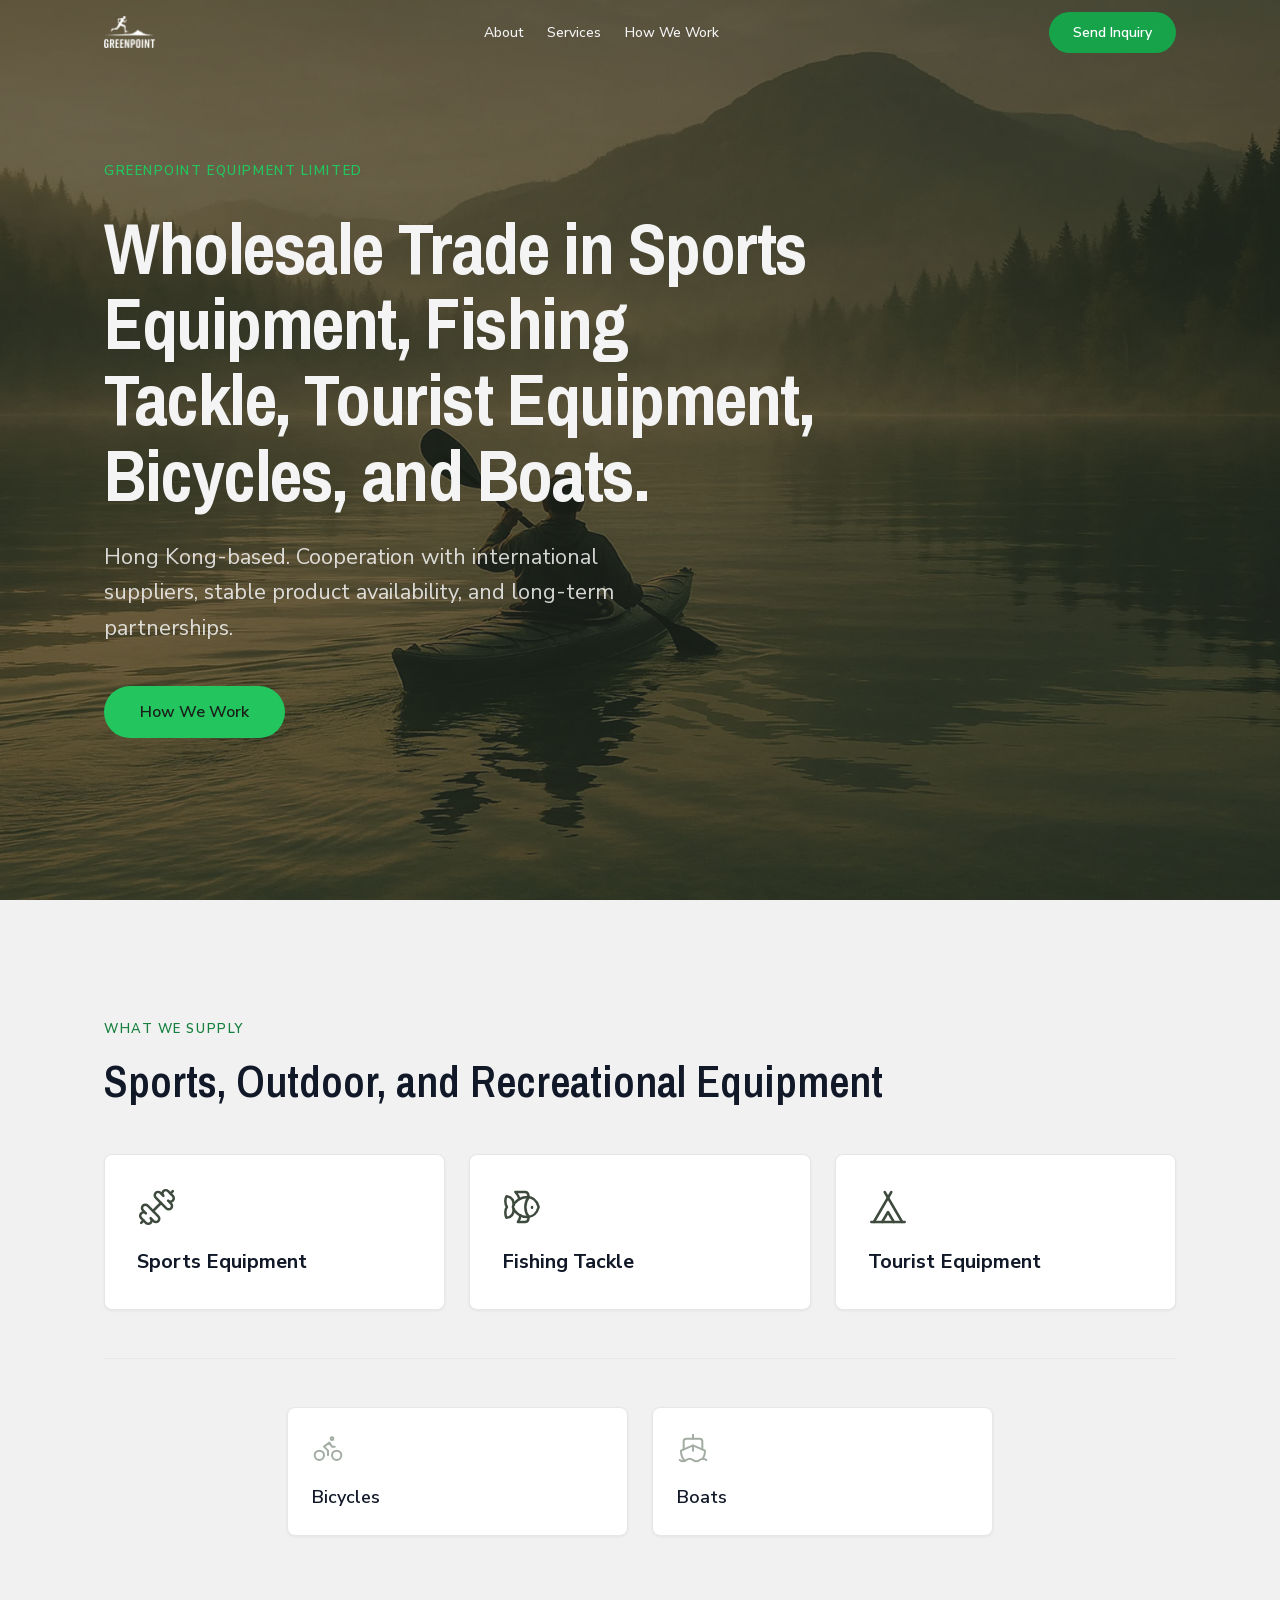
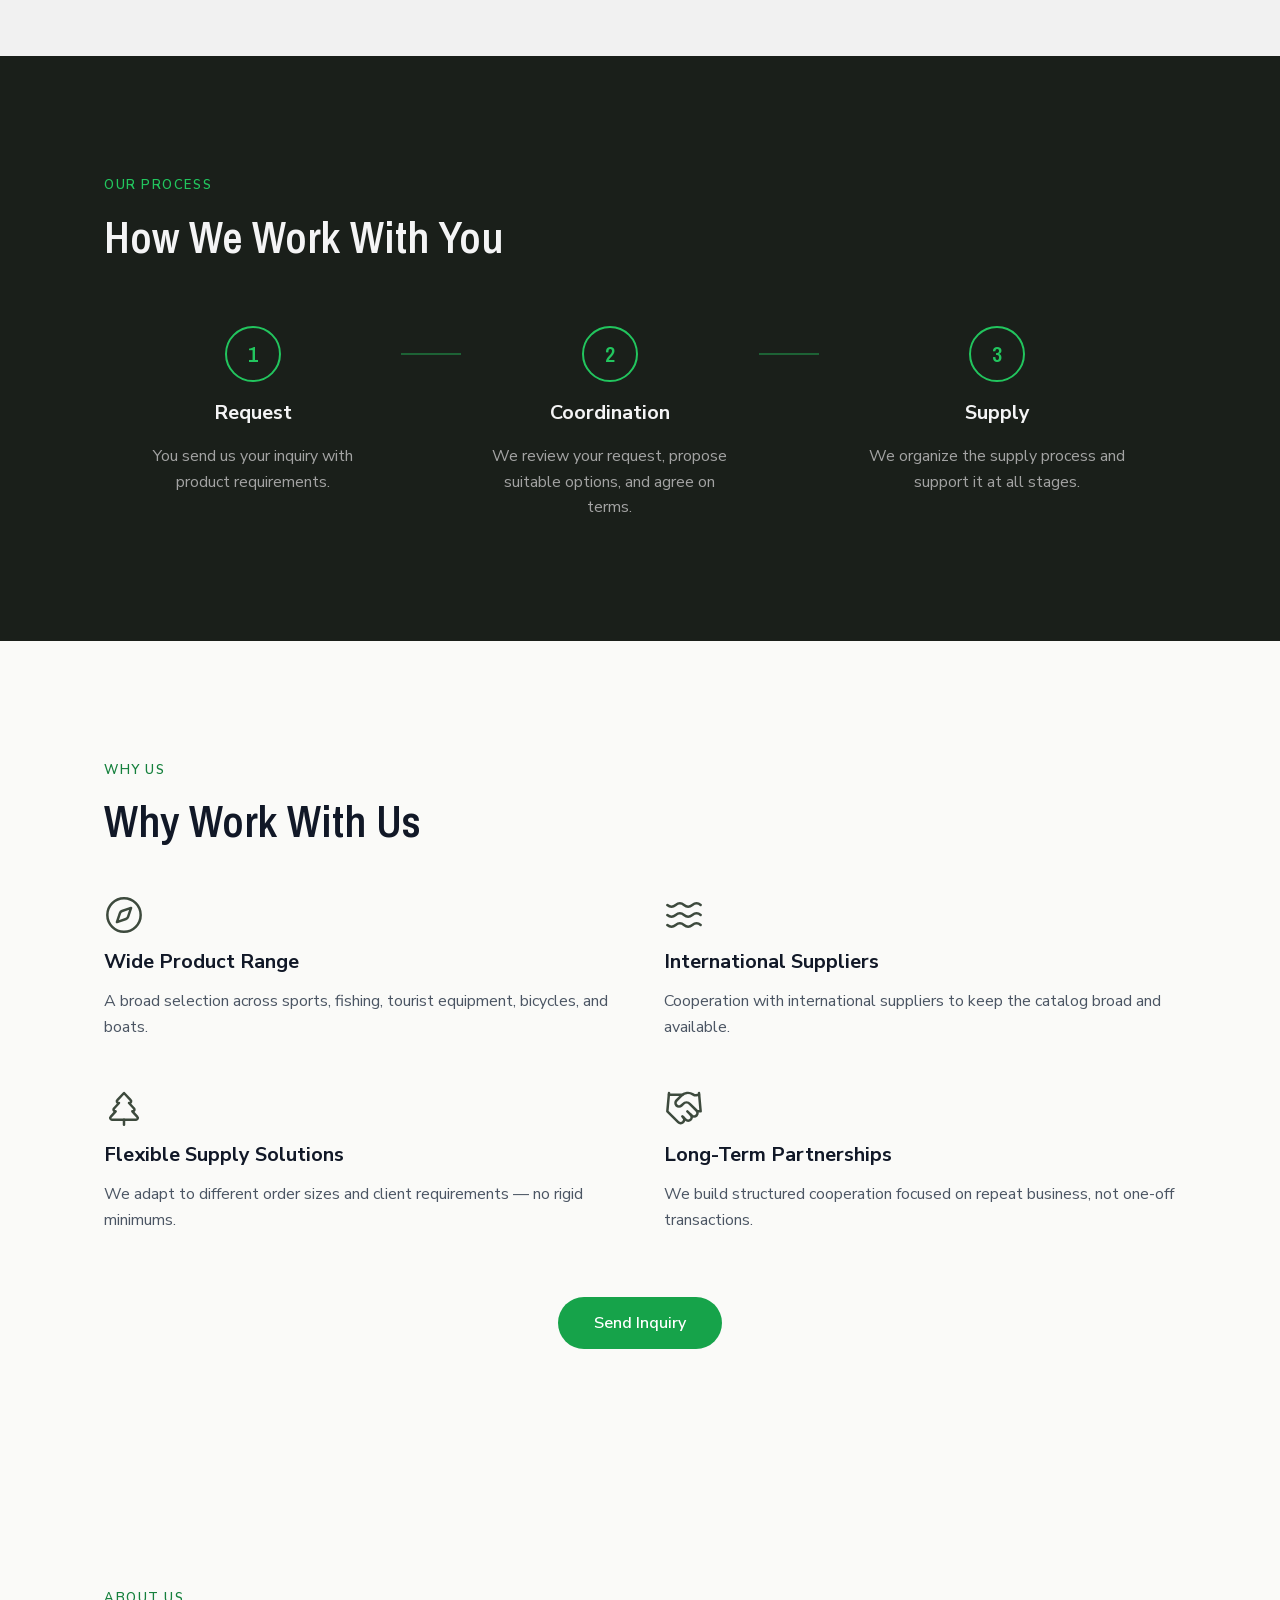
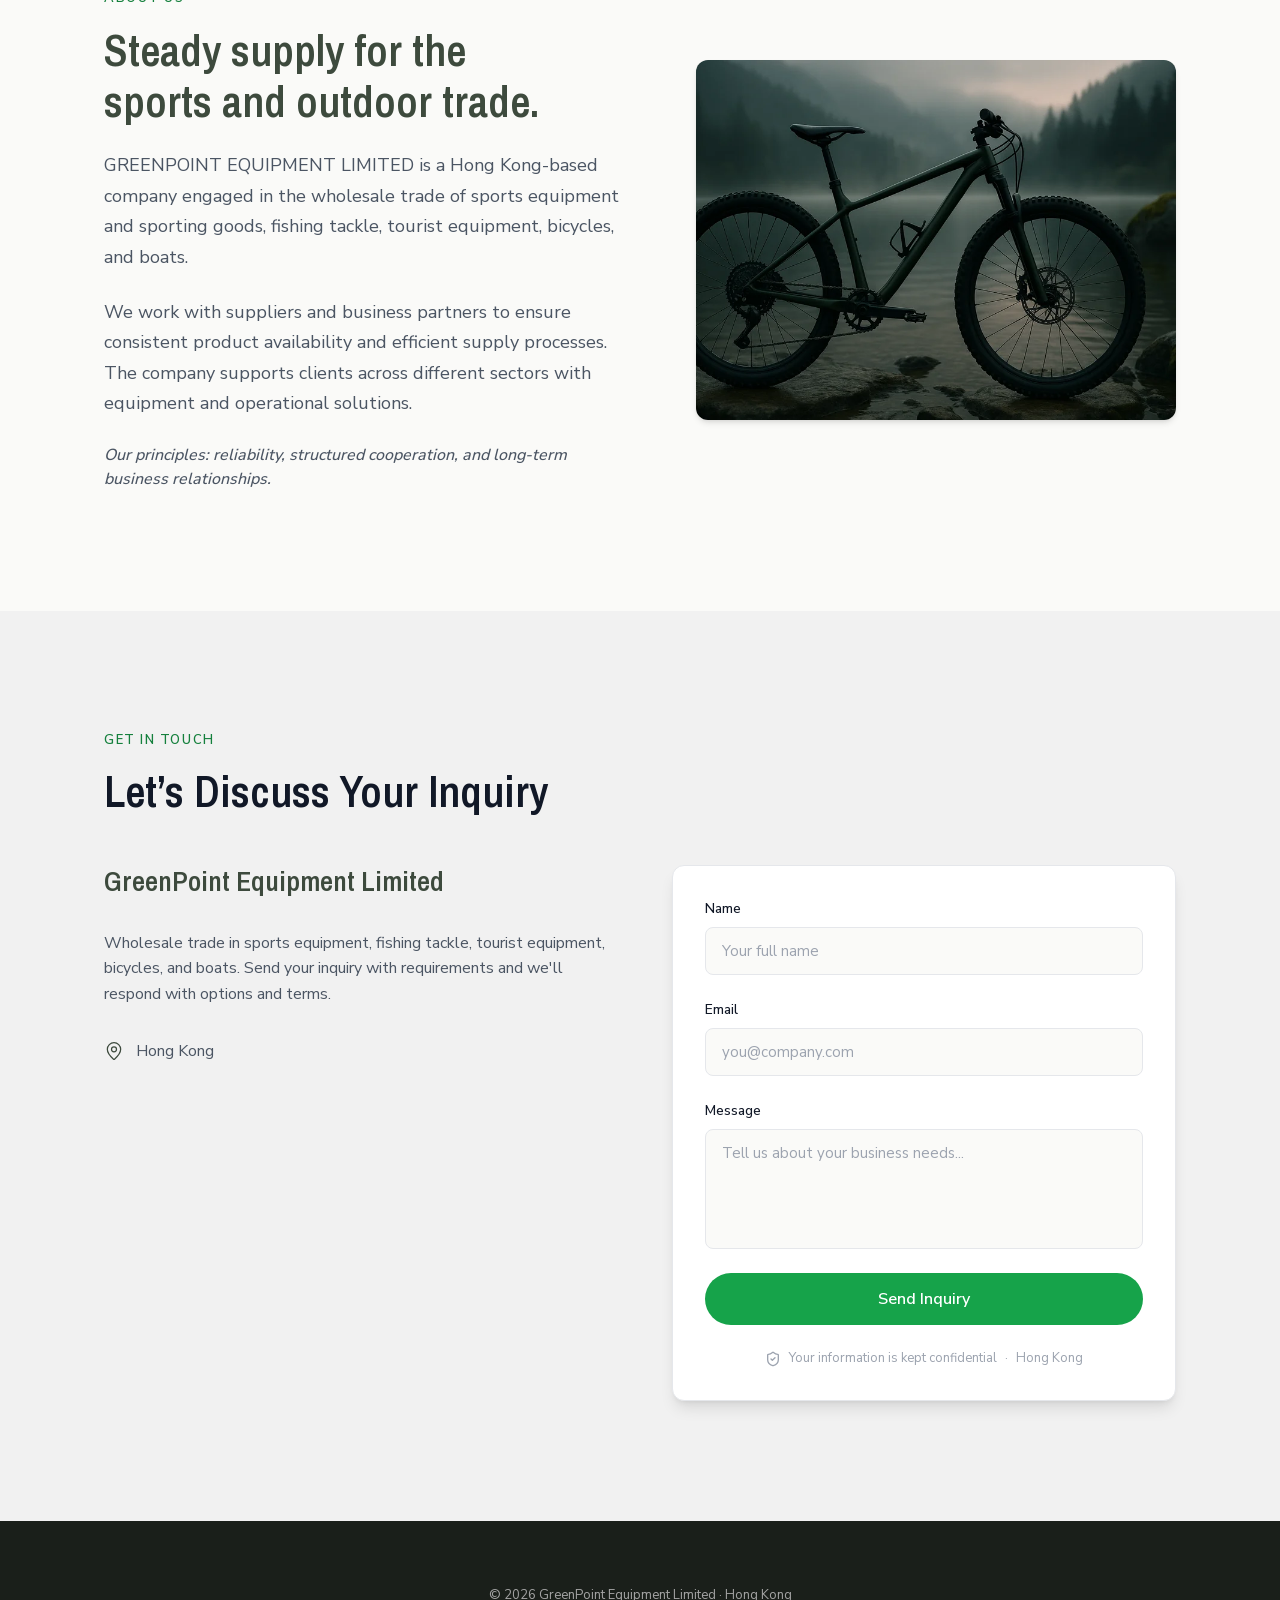
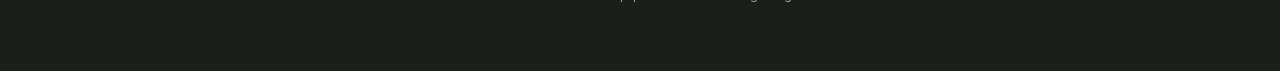
==== commit b874ca13: "Deploy GreenPoint Equipment website" ====
--- a/index.html
+++ b/index.html
@@ -1 +1 @@
-<!DOCTYPE html><!--ydqZiFm71yq9jG0rCSUib--><html lang="en" class="__variable_fb700d __variable_eb0512"><head><meta charSet="utf-8"/><meta name="viewport" content="width=device-width, initial-scale=1"/><link rel="preload" href="/_next/static/media/07d0cf9a4e6818b2-s.p.woff2" as="font" crossorigin="" type="font/woff2"/><link rel="preload" href="/_next/static/media/68180864d7f93f02-s.p.woff2" as="font" crossorigin="" type="font/woff2"/><link rel="preload" as="image" href="/logo.png"/><link rel="stylesheet" href="/_next/static/css/c6ddb2ca819388b1.css" data-precedence="next"/><link rel="preload" as="script" fetchPriority="low" href="/_next/static/chunks/webpack-ef317a582696bfcf.js"/><script src="/_next/static/chunks/4bd1b696-c023c6e3521b1417.js" async=""></script><script src="/_next/static/chunks/255-aaafc19c72668c72.js" async=""></script><script src="/_next/static/chunks/main-app-0c28d5f80d48c07c.js" async=""></script><script src="/_next/static/chunks/840-8a68b96e17abf2bf.js" async=""></script><script src="/_next/static/chunks/app/page-f63715d00a20621a.js" async=""></script><meta name="next-size-adjust" content=""/><meta name="theme-color" content="#1a1f1a"/><title>GreenPoint Equipment — Wholesale Sports, Fishing, Tourist Equipment, Bicycles &amp; Boats</title><meta name="description" content="Hong Kong-based wholesale supply across sports equipment, fishing tackle, tourist equipment, bicycles, and boats."/><link rel="canonical" href="https://greenpoint.hk"/><meta property="og:title" content="GreenPoint Equipment — Wholesale Sports, Fishing, Tourist Equipment, Bicycles &amp; Boats"/><meta property="og:description" content="Hong Kong-based wholesale supply across sports equipment, fishing tackle, tourist equipment, bicycles, and boats."/><meta property="og:url" content="https://greenpoint.hk"/><meta property="og:image" content="https://greenpoint.hk/og.jpg"/><meta property="og:type" content="website"/><meta name="twitter:card" content="summary_large_image"/><meta name="twitter:title" content="GreenPoint Equipment — Wholesale Sports, Fishing, Tourist Equipment, Bicycles &amp; Boats"/><meta name="twitter:description" content="Hong Kong-based wholesale supply across sports equipment, fishing tackle, tourist equipment, bicycles, and boats."/><meta name="twitter:image" content="https://greenpoint.hk/og.jpg"/><link rel="icon" href="/favicon.png"/><script src="/_next/static/chunks/polyfills-42372ed130431b0a.js" noModule=""></script></head><body class="font-body antialiased"><div hidden=""><!--$--><!--/$--></div><header class="fixed top-0 left-0 z-50 w-full transition-all duration-200 ease-out bg-transparent"><nav class="mx-auto flex h-16 max-w-[1200px] items-center justify-between px-5 md:px-16"><a class="flex items-center" aria-label="GreenPoint" href="/"><img alt="GreenPoint" width="400" height="300" decoding="async" data-nimg="1" class="h-7 w-auto brightness-0 invert md:h-8" style="color:transparent" src="/logo.png"/></a><div class="hidden items-center gap-6 md:flex"><a class="font-body text-[14px] font-medium text-ink-light transition-colors hover:text-navy-400" href="#about">About</a><a class="font-body text-[14px] font-medium text-ink-light transition-colors hover:text-navy-400" href="#services">Services</a><a class="font-body text-[14px] font-medium text-ink-light transition-colors hover:text-navy-400" href="#how-we-work">How We Work</a></div><div class="flex items-center gap-4"><a class="hidden rounded-full bg-cta px-6 py-2.5 font-body text-[14px] font-semibold text-white transition-all hover:scale-[1.02] hover:bg-cta-hover md:inline-flex" href="#contacts">Send Inquiry</a><button class="-mr-3 rounded-lg p-3 text-ink-light transition-colors active:bg-white/5 md:hidden" aria-label="Open menu" aria-expanded="false" aria-controls="mobile-menu"><svg xmlns="http://www.w3.org/2000/svg" width="24" height="24" viewBox="0 0 24 24" fill="none" stroke="currentColor" stroke-width="2" stroke-linecap="round" stroke-linejoin="round" class="lucide lucide-menu" aria-hidden="true"><path d="M4 12h16"></path><path d="M4 18h16"></path><path d="M4 6h16"></path></svg></button></div></nav><div id="mobile-menu" aria-hidden="true" class="overflow-hidden bg-navy-950/95 backdrop-blur-[12px] transition-[max-height,opacity] duration-200 ease-out motion-reduce:transition-none md:hidden max-h-0 opacity-0"><div class="flex flex-col gap-1 px-5 pb-10 pt-2"><a tabindex="-1" class="-mx-2 block rounded-lg px-2 py-3 font-body text-[16px] font-medium text-ink-light transition-colors active:bg-white/5" href="#about">About</a><a tabindex="-1" class="-mx-2 block rounded-lg px-2 py-3 font-body text-[16px] font-medium text-ink-light transition-colors active:bg-white/5" href="#services">Services</a><a tabindex="-1" class="-mx-2 block rounded-lg px-2 py-3 font-body text-[16px] font-medium text-ink-light transition-colors active:bg-white/5" href="#how-we-work">How We Work</a><a tabindex="-1" class="mt-3 flex h-[52px] w-full items-center justify-center rounded-full bg-gold-500 font-body text-[16px] font-semibold text-navy-950 transition-all duration-250 ease-out hover:bg-gold-600 active:scale-[0.98]" href="#contacts">Send Inquiry</a></div></div></header><main><section id="hero" class="relative flex min-h-svh items-center overflow-hidden bg-navy-950 md:bg-gradient-to-b md:from-navy-950 md:to-navy-900 xl:min-h-screen"><div aria-hidden="true" class="absolute inset-0 hidden bg-cover bg-center opacity-35 md:block" style="background-image:url(&#x27;/hero.webp&#x27;)"></div><div class="relative z-10 mx-auto w-full max-w-[1200px] px-5 py-20 md:px-16 md:py-0"><div class="hero-animate flex max-w-[880px] flex-col gap-7"><p class="font-body text-[13px] font-semibold uppercase tracking-[0.12em] text-gold-500">GreenPoint Equipment Limited</p><h1 class="text-balance font-heading text-[clamp(1.75rem,7.5vw,2rem)] font-bold leading-[1.05] tracking-[-0.02em] text-ink-light md:text-[56px] lg:text-[72px]">Wholesale Trade in Sports Equipment, Fishing Tackle, Tourist Equipment, Bicycles, and Boats.</h1><p class="max-w-[580px] font-body text-[18px] font-normal leading-[1.6] text-ink-light/85 md:text-[20px] lg:text-[22px]">Hong Kong-based. Cooperation with international suppliers, stable product availability, and long-term partnerships.</p><div class="pt-3"><a class="inline-flex h-[52px] items-center justify-center rounded-full px-9 font-body text-[16px] font-semibold transition-all duration-250 ease-out bg-gold-500 text-navy-950 hover:bg-gold-600 hover:scale-[1.02]  disabled:cursor-not-allowed disabled:opacity-60" href="#how-we-work">How We Work</a></div></div></div><a aria-label="Scroll to next section" aria-hidden="false" tabindex="0" class="absolute inset-x-0 bottom-6 mx-auto w-fit text-gold-500/70 transition-opacity duration-300 hover:text-gold-500 md:hidden animate-scroll-hint" href="#services"><svg xmlns="http://www.w3.org/2000/svg" width="28" height="28" viewBox="0 0 24 24" fill="none" stroke="currentColor" stroke-width="1.5" stroke-linecap="round" stroke-linejoin="round" class="lucide lucide-chevron-down" aria-hidden="true"><path d="m6 9 6 6 6-6"></path></svg></a></section><div class="sr-hidden sr-mobile-on"><section id="services" class="scroll-mt-[48px] bg-surface-tinted"><div class="mx-auto max-w-[1200px] px-5 py-20 md:px-16 md:py-[80px] xl:py-[120px] flex flex-col gap-12 md:gap-10 xl:gap-12"><div class="flex flex-col gap-4"><p class="font-body text-[13px] font-semibold uppercase tracking-[0.12em] text-gold-700">What We Supply</p><h2 class="text-balance font-heading text-[28px] font-semibold leading-[1.15] md:text-[36px] lg:text-[44px] text-ink">Sports, Outdoor, and Recreational Equipment</h2></div><div class="grid grid-cols-1 gap-4 md:grid-cols-2 md:gap-6 lg:grid-cols-3"><div class="flex h-full flex-col gap-5 rounded-lg border border-line bg-surface-card shadow-[0_1px_3px_rgba(0,0,0,0.06)] transition-all duration-300 ease-out hover:-translate-y-1 hover:shadow-[0_4px_12px_rgba(0,0,0,0.1)] p-8"><svg xmlns="http://www.w3.org/2000/svg" width="40" height="40" viewBox="0 0 24 24" fill="none" stroke="currentColor" stroke-width="1.5" stroke-linecap="round" stroke-linejoin="round" class="lucide lucide-dumbbell text-navy-800" aria-hidden="true"><path d="M17.596 12.768a2 2 0 1 0 2.829-2.829l-1.768-1.767a2 2 0 0 0 2.828-2.829l-2.828-2.828a2 2 0 0 0-2.829 2.828l-1.767-1.768a2 2 0 1 0-2.829 2.829z"></path><path d="m2.5 21.5 1.4-1.4"></path><path d="m20.1 3.9 1.4-1.4"></path><path d="M5.343 21.485a2 2 0 1 0 2.829-2.828l1.767 1.768a2 2 0 1 0 2.829-2.829l-6.364-6.364a2 2 0 1 0-2.829 2.829l1.768 1.767a2 2 0 0 0-2.828 2.829z"></path><path d="m9.6 14.4 4.8-4.8"></path></svg><div class="flex flex-col gap-3"><h3 class="font-body text-ink text-[20px] font-bold">Sports Equipment</h3></div></div><div class="flex h-full flex-col gap-5 rounded-lg border border-line bg-surface-card shadow-[0_1px_3px_rgba(0,0,0,0.06)] transition-all duration-300 ease-out hover:-translate-y-1 hover:shadow-[0_4px_12px_rgba(0,0,0,0.1)] p-8"><svg xmlns="http://www.w3.org/2000/svg" width="40" height="40" viewBox="0 0 24 24" fill="none" stroke="currentColor" stroke-width="1.5" stroke-linecap="round" stroke-linejoin="round" class="lucide lucide-fish text-navy-800" aria-hidden="true"><path d="M6.5 12c.94-3.46 4.94-6 8.5-6 3.56 0 6.06 2.54 7 6-.94 3.47-3.44 6-7 6s-7.56-2.53-8.5-6Z"></path><path d="M18 12v.5"></path><path d="M16 17.93a9.77 9.77 0 0 1 0-11.86"></path><path d="M7 10.67C7 8 5.58 5.97 2.73 5.5c-1 1.5-1 5 .23 6.5-1.24 1.5-1.24 5-.23 6.5C5.58 18.03 7 16 7 13.33"></path><path d="M10.46 7.26C10.2 5.88 9.17 4.24 8 3h5.8a2 2 0 0 1 1.98 1.67l.23 1.4"></path><path d="m16.01 17.93-.23 1.4A2 2 0 0 1 13.8 21H9.5a5.96 5.96 0 0 0 1.49-3.98"></path></svg><div class="flex flex-col gap-3"><h3 class="font-body text-ink text-[20px] font-bold">Fishing Tackle</h3></div></div><div class="flex h-full flex-col gap-5 rounded-lg border border-line bg-surface-card shadow-[0_1px_3px_rgba(0,0,0,0.06)] transition-all duration-300 ease-out hover:-translate-y-1 hover:shadow-[0_4px_12px_rgba(0,0,0,0.1)] p-8"><svg xmlns="http://www.w3.org/2000/svg" width="40" height="40" viewBox="0 0 24 24" fill="none" stroke="currentColor" stroke-width="1.5" stroke-linecap="round" stroke-linejoin="round" class="lucide lucide-tent text-navy-800" aria-hidden="true"><path d="M3.5 21 14 3"></path><path d="M20.5 21 10 3"></path><path d="M15.5 21 12 15l-3.5 6"></path><path d="M2 21h20"></path></svg><div class="flex flex-col gap-3"><h3 class="font-body text-ink text-[20px] font-bold">Tourist Equipment</h3></div></div></div><hr class="border-line"/><div class="flex flex-col gap-4 md:flex-row md:justify-center md:gap-6"><div class="md:w-[calc((100%-1.5rem)/2)] md:shrink-0 lg:w-[calc((100%-3rem)/3)]"><div class="flex h-full flex-col gap-5 rounded-lg border border-line bg-surface-card shadow-[0_1px_3px_rgba(0,0,0,0.06)] transition-all duration-300 ease-out hover:-translate-y-1 hover:shadow-[0_4px_12px_rgba(0,0,0,0.1)] p-6"><svg xmlns="http://www.w3.org/2000/svg" width="32" height="32" viewBox="0 0 24 24" fill="none" stroke="currentColor" stroke-width="1.5" stroke-linecap="round" stroke-linejoin="round" class="lucide lucide-bike text-navy-400" aria-hidden="true"><circle cx="18.5" cy="17.5" r="3.5"></circle><circle cx="5.5" cy="17.5" r="3.5"></circle><circle cx="15" cy="5" r="1"></circle><path d="M12 17.5V14l-3-3 4-3 2 3h2"></path></svg><div class="flex flex-col gap-3"><h3 class="font-body text-ink text-[18px] font-semibold">Bicycles</h3></div></div></div><div class="md:w-[calc((100%-1.5rem)/2)] md:shrink-0 lg:w-[calc((100%-3rem)/3)]"><div class="flex h-full flex-col gap-5 rounded-lg border border-line bg-surface-card shadow-[0_1px_3px_rgba(0,0,0,0.06)] transition-all duration-300 ease-out hover:-translate-y-1 hover:shadow-[0_4px_12px_rgba(0,0,0,0.1)] p-6"><svg xmlns="http://www.w3.org/2000/svg" width="32" height="32" viewBox="0 0 24 24" fill="none" stroke="currentColor" stroke-width="1.5" stroke-linecap="round" stroke-linejoin="round" class="lucide lucide-ship text-navy-400" aria-hidden="true"><path d="M12 10.189V14"></path><path d="M12 2v3"></path><path d="M19 13V7a2 2 0 0 0-2-2H7a2 2 0 0 0-2 2v6"></path><path d="M19.38 20A11.6 11.6 0 0 0 21 14l-8.188-3.639a2 2 0 0 0-1.624 0L3 14a11.6 11.6 0 0 0 2.81 7.76"></path><path d="M2 21c.6.5 1.2 1 2.5 1 2.5 0 2.5-2 5-2 1.3 0 1.9.5 2.5 1s1.2 1 2.5 1c2.5 0 2.5-2 5-2 1.3 0 1.9.5 2.5 1"></path></svg><div class="flex flex-col gap-3"><h3 class="font-body text-ink text-[18px] font-semibold">Boats</h3></div></div></div></div></div></section></div><div class="sr-hidden"><section id="how-we-work" class="scroll-mt-[48px] bg-navy-950"><div class="mx-auto max-w-[1200px] px-5 py-20 md:px-16 md:py-[80px] xl:py-[120px] flex flex-col gap-12 md:gap-10 xl:gap-12"><div class="flex flex-col gap-4"><p class="font-body text-[13px] font-semibold uppercase tracking-[0.12em] text-gold-500">Our Process</p><h2 class="text-balance font-heading text-[28px] font-semibold leading-[1.15] md:text-[36px] lg:text-[44px] text-ink-light">How We Work With You</h2></div><div class="flex flex-col gap-4 pt-4 lg:flex-row lg:items-start lg:gap-0"><div class="flex flex-1 flex-col items-center lg:flex-row lg:items-start"><div class="flex flex-1 flex-col items-center gap-4 px-6"><div class="flex h-14 w-14 items-center justify-center rounded-full border-2 border-gold-500 bg-transparent"><span class="font-heading text-[22px] font-semibold text-gold-500">1</span></div><h3 class="text-center font-body text-[20px] font-bold text-ink-light">Request</h3><p class="text-center font-body text-[16px] font-normal leading-[1.6] text-ink-light-muted">You send us your inquiry with product requirements.</p></div><div class="hidden h-14 w-[60px] items-center justify-center lg:flex"><div class="h-[2px] w-full bg-gold-500/40"></div></div><div class="mt-4 flex h-8 w-full items-center justify-center lg:hidden"><div class="h-full w-[2px] bg-gold-500/40"></div></div></div><div class="flex flex-1 flex-col items-center lg:flex-row lg:items-start"><div class="flex flex-1 flex-col items-center gap-4 px-6"><div class="flex h-14 w-14 items-center justify-center rounded-full border-2 border-gold-500 bg-transparent"><span class="font-heading text-[22px] font-semibold text-gold-500">2</span></div><h3 class="text-center font-body text-[20px] font-bold text-ink-light">Coordination</h3><p class="text-center font-body text-[16px] font-normal leading-[1.6] text-ink-light-muted">We review your request, propose suitable options, and agree on terms.</p></div><div class="hidden h-14 w-[60px] items-center justify-center lg:flex"><div class="h-[2px] w-full bg-gold-500/40"></div></div><div class="mt-4 flex h-8 w-full items-center justify-center lg:hidden"><div class="h-full w-[2px] bg-gold-500/40"></div></div></div><div class="flex flex-1 flex-col items-center lg:flex-row lg:items-start"><div class="flex flex-1 flex-col items-center gap-4 px-6"><div class="flex h-14 w-14 items-center justify-center rounded-full border-2 border-gold-500 bg-transparent"><span class="font-heading text-[22px] font-semibold text-gold-500">3</span></div><h3 class="text-center font-body text-[20px] font-bold text-ink-light">Supply</h3><p class="text-center font-body text-[16px] font-normal leading-[1.6] text-ink-light-muted">We organize the supply process and support it at all stages.</p></div></div></div></div></section></div><div class="sr-hidden"><section id="why-us" class="scroll-mt-[48px] bg-surface-warm"><div class="mx-auto max-w-[1200px] px-5 py-20 md:px-16 md:py-[80px] xl:py-[120px] flex flex-col gap-12 md:gap-10 xl:gap-12"><div class="flex flex-col gap-4"><p class="font-body text-[13px] font-semibold uppercase tracking-[0.12em] text-gold-700">Why Us</p><h2 class="text-balance font-heading text-[28px] font-semibold leading-[1.15] md:text-[36px] lg:text-[44px] text-ink">Why Work With Us</h2></div><div class="grid grid-cols-1 gap-10 md:grid-cols-2 md:gap-x-8 md:gap-y-10 xl:gap-12"><div class="flex flex-col gap-3"><svg xmlns="http://www.w3.org/2000/svg" width="40" height="40" viewBox="0 0 24 24" fill="none" stroke="currentColor" stroke-width="1.5" stroke-linecap="round" stroke-linejoin="round" class="lucide lucide-compass text-navy-800" aria-hidden="true"><path d="m16.24 7.76-1.804 5.411a2 2 0 0 1-1.265 1.265L7.76 16.24l1.804-5.411a2 2 0 0 1 1.265-1.265z"></path><circle cx="12" cy="12" r="10"></circle></svg><h3 class="font-body text-[20px] font-bold text-ink">Wide Product Range</h3><p class="font-body text-[16px] font-normal leading-[1.6] text-ink-muted">A broad selection across sports, fishing, tourist equipment, bicycles, and boats.</p></div><div class="flex flex-col gap-3"><svg xmlns="http://www.w3.org/2000/svg" width="40" height="40" viewBox="0 0 24 24" fill="none" stroke="currentColor" stroke-width="1.5" stroke-linecap="round" stroke-linejoin="round" class="lucide lucide-waves text-navy-800" aria-hidden="true"><path d="M2 6c.6.5 1.2 1 2.5 1C7 7 7 5 9.5 5c2.6 0 2.4 2 5 2 2.5 0 2.5-2 5-2 1.3 0 1.9.5 2.5 1"></path><path d="M2 12c.6.5 1.2 1 2.5 1 2.5 0 2.5-2 5-2 2.6 0 2.4 2 5 2 2.5 0 2.5-2 5-2 1.3 0 1.9.5 2.5 1"></path><path d="M2 18c.6.5 1.2 1 2.5 1 2.5 0 2.5-2 5-2 2.6 0 2.4 2 5 2 2.5 0 2.5-2 5-2 1.3 0 1.9.5 2.5 1"></path></svg><h3 class="font-body text-[20px] font-bold text-ink">International Suppliers</h3><p class="font-body text-[16px] font-normal leading-[1.6] text-ink-muted">Cooperation with international suppliers to keep the catalog broad and available.</p></div><div class="flex flex-col gap-3"><svg xmlns="http://www.w3.org/2000/svg" width="40" height="40" viewBox="0 0 24 24" fill="none" stroke="currentColor" stroke-width="1.5" stroke-linecap="round" stroke-linejoin="round" class="lucide lucide-tree-pine text-navy-800" aria-hidden="true"><path d="m17 14 3 3.3a1 1 0 0 1-.7 1.7H4.7a1 1 0 0 1-.7-1.7L7 14h-.3a1 1 0 0 1-.7-1.7L9 9h-.2A1 1 0 0 1 8 7.3L12 3l4 4.3a1 1 0 0 1-.8 1.7H15l3 3.3a1 1 0 0 1-.7 1.7H17Z"></path><path d="M12 22v-3"></path></svg><h3 class="font-body text-[20px] font-bold text-ink">Flexible Supply Solutions</h3><p class="font-body text-[16px] font-normal leading-[1.6] text-ink-muted">We adapt to different order sizes and client requirements — no rigid minimums.</p></div><div class="flex flex-col gap-3"><svg xmlns="http://www.w3.org/2000/svg" width="40" height="40" viewBox="0 0 24 24" fill="none" stroke="currentColor" stroke-width="1.5" stroke-linecap="round" stroke-linejoin="round" class="lucide lucide-handshake text-navy-800" aria-hidden="true"><path d="m11 17 2 2a1 1 0 1 0 3-3"></path><path d="m14 14 2.5 2.5a1 1 0 1 0 3-3l-3.88-3.88a3 3 0 0 0-4.24 0l-.88.88a1 1 0 1 1-3-3l2.81-2.81a5.79 5.79 0 0 1 7.06-.87l.47.28a2 2 0 0 0 1.42.25L21 4"></path><path d="m21 3 1 11h-2"></path><path d="M3 3 2 14l6.5 6.5a1 1 0 1 0 3-3"></path><path d="M3 4h8"></path></svg><h3 class="font-body text-[20px] font-bold text-ink">Long-Term Partnerships</h3><p class="font-body text-[16px] font-normal leading-[1.6] text-ink-muted">We build structured cooperation focused on repeat business, not one-off transactions.</p></div></div><div class="flex justify-center pt-4"><a class="inline-flex h-[52px] items-center justify-center rounded-full px-9 font-body text-[16px] font-semibold transition-all duration-250 ease-out bg-cta text-white hover:bg-cta-hover hover:scale-[1.02]  disabled:cursor-not-allowed disabled:opacity-60" href="#contacts">Send Inquiry</a></div></div></section></div><div class="sr-hidden"><section id="about" class="scroll-mt-[48px] bg-surface-warm"><div class="mx-auto max-w-[1200px] px-5 py-20 md:px-16 md:py-[80px] xl:py-[120px] flex flex-col items-center gap-16 lg:flex-row"><div class="flex flex-col gap-6 md:flex-1"><div class="flex flex-col gap-4"><p class="font-body text-[13px] font-semibold uppercase tracking-[0.12em] text-gold-700">About Us</p><h2 class="text-balance font-heading text-[28px] font-semibold leading-[1.15] md:text-[36px] lg:text-[44px] text-navy-800">Steady supply for the sports and outdoor trade.</h2></div><p class="max-w-[600px] font-body text-[16px] font-normal leading-[1.7] text-ink-muted md:text-[18px]">GREENPOINT EQUIPMENT LIMITED is a Hong Kong-based company engaged in the wholesale trade of sports equipment and sporting goods, fishing tackle, tourist equipment, bicycles, and boats.</p><p class="max-w-[600px] font-body text-[16px] font-normal leading-[1.7] text-ink-muted md:text-[18px]">We work with suppliers and business partners to ensure consistent product availability and efficient supply processes. The company supports clients across different sectors with equipment and operational solutions.</p><p class="max-w-[480px] font-body text-[16px] font-medium italic leading-[1.5] text-ink-muted">Our principles: reliability, structured cooperation, and long-term business relationships.</p></div><div class="w-full md:mx-auto md:max-w-[640px] lg:mx-0 lg:w-[480px] lg:max-w-none"><img alt="GreenPoint Equipment outdoor gear" loading="lazy" width="480" height="360" decoding="async" data-nimg="1" class="rounded-xl object-cover shadow-md" style="color:transparent" src="/about.webp"/></div></div></section></div><div class="sr-hidden"><section id="contacts" class="scroll-mt-[48px] bg-surface-tinted"><div class="mx-auto max-w-[1200px] px-5 py-20 md:px-16 md:py-[80px] xl:py-[120px] flex flex-col gap-12 md:gap-10 xl:gap-12"><div class="flex flex-col gap-4"><p class="font-body text-[13px] font-semibold uppercase tracking-[0.12em] text-gold-700">Get in Touch</p><h2 class="text-balance font-heading text-[28px] font-semibold leading-[1.15] md:text-[36px] lg:text-[44px] text-ink">Let’s Discuss Your Inquiry</h2></div><div class="flex flex-col gap-16 lg:flex-row"><div class="flex flex-col gap-8 md:flex-1"><h3 class="font-heading text-[20px] font-semibold leading-[1.2] text-navy-800 md:text-[28px]">GreenPoint Equipment Limited</h3><p class="font-body text-[16px] font-normal leading-[1.6] text-ink-muted">Wholesale trade in sports equipment, fishing tackle, tourist equipment, bicycles, and boats. Send your inquiry with requirements and we&#x27;ll respond with options and terms.</p><div class="flex flex-col gap-5"><div class="flex items-center gap-3"><svg xmlns="http://www.w3.org/2000/svg" width="20" height="20" viewBox="0 0 24 24" fill="none" stroke="currentColor" stroke-width="1.5" stroke-linecap="round" stroke-linejoin="round" class="lucide lucide-mail text-navy-800" aria-hidden="true"><path d="m22 7-8.991 5.727a2 2 0 0 1-2.009 0L2 7"></path><rect x="2" y="4" width="20" height="16" rx="2"></rect></svg><span class="font-body text-[16px] text-ink-muted">contact@greenpointeq.space</span></div><div class="flex items-center gap-3"><svg xmlns="http://www.w3.org/2000/svg" width="20" height="20" viewBox="0 0 24 24" fill="none" stroke="currentColor" stroke-width="1.5" stroke-linecap="round" stroke-linejoin="round" class="lucide lucide-map-pin text-navy-800" aria-hidden="true"><path d="M20 10c0 4.993-5.539 10.193-7.399 11.799a1 1 0 0 1-1.202 0C9.539 20.193 4 14.993 4 10a8 8 0 0 1 16 0"></path><circle cx="12" cy="10" r="3"></circle></svg><span class="font-body text-[16px] text-ink-muted">Hong Kong</span></div></div></div><div class="md:flex-1"><form noValidate="" class="flex flex-col gap-6 rounded-xl border border-line bg-surface-card p-8 shadow-lg"><input type="hidden" name="access_key" value="7af962cc-8a02-4704-a74b-9cf4e9f6df11"/><input type="hidden" name="subject" value="New inquiry from the GreenPoint Equipment Limited website"/><input type="checkbox" class="hidden" tabindex="-1" autoComplete="off" aria-hidden="true" name="botcheck"/><div class="flex flex-col gap-2"><label for="name" class="font-body text-[14px] font-medium text-ink">Name</label><input id="name" type="text" placeholder="Your full name" required="" class="w-full rounded-lg border bg-surface-warm px-4 font-body text-[15px] text-ink placeholder:text-ink-faint focus:outline-none focus:ring-2 border-line focus:ring-navy-400 h-12" name="name"/></div><div class="flex flex-col gap-2"><label for="email" class="font-body text-[14px] font-medium text-ink">Email</label><input id="email" type="email" placeholder="you@company.com" required="" class="w-full rounded-lg border bg-surface-warm px-4 font-body text-[15px] text-ink placeholder:text-ink-faint focus:outline-none focus:ring-2 border-line focus:ring-navy-400 h-12" name="email"/></div><div class="flex flex-col gap-2"><label for="message" class="font-body text-[14px] font-medium text-ink">Message</label><textarea id="message" name="message" placeholder="Tell us about your business needs..." rows="4" class="w-full rounded-lg border bg-surface-warm px-4 font-body text-[15px] text-ink placeholder:text-ink-faint focus:outline-none focus:ring-2 border-line focus:ring-navy-400 h-[120px] resize-none py-3"></textarea></div><button type="submit" class="inline-flex h-[52px] items-center justify-center rounded-full px-9 font-body text-[16px] font-semibold transition-all duration-250 ease-out bg-cta text-white hover:bg-cta-hover hover:scale-[1.02] w-full disabled:cursor-not-allowed disabled:opacity-60">Send Inquiry</button><div class="flex flex-col items-center gap-2 text-center md:flex-row md:flex-wrap md:justify-center md:gap-2"><svg xmlns="http://www.w3.org/2000/svg" width="16" height="16" viewBox="0 0 24 24" fill="none" stroke="currentColor" stroke-width="2" stroke-linecap="round" stroke-linejoin="round" class="lucide lucide-shield-check text-ink-faint" aria-hidden="true"><path d="M20 13c0 5-3.5 7.5-7.66 8.95a1 1 0 0 1-.67-.01C7.5 20.5 4 18 4 13V6a1 1 0 0 1 1-1c2 0 4.5-1.2 6.24-2.72a1.17 1.17 0 0 1 1.52 0C14.51 3.81 17 5 19 5a1 1 0 0 1 1 1z"></path><path d="m9 12 2 2 4-4"></path></svg><span class="font-body text-[13px] text-ink-faint">Your information is kept confidential<span class="ml-2 hidden md:inline">·</span></span><span class="font-body text-[13px] text-ink-faint">Hong Kong</span></div></form></div></div></div></section></div></main><footer class="bg-navy-950"><div class="mx-auto max-w-[1200px] px-5 py-16 md:px-16 md:py-12 xl:py-16"><p class="mx-auto max-w-[640px] text-center font-body text-[13px] leading-relaxed text-ink-light-muted">© 2026 GreenPoint Equipment Limited · Hong Kong · contact@greenpointeq.space</p></div></footer><!--$--><!--/$--><script src="/_next/static/chunks/webpack-ef317a582696bfcf.js" id="_R_" async=""></script><script>(self.__next_f=self.__next_f||[]).push([0])</script><script>self.__next_f.push([1,"1:\"$Sreact.fragment\"\n2:I[9766,[],\"\"]\n3:I[8924,[],\"\"]\n4:I[1149,[\"840\",\"static/chunks/840-8a68b96e17abf2bf.js\",\"974\",\"static/chunks/app/page-f63715d00a20621a.js\"],\"NavBar\"]\n5:I[2619,[\"840\",\"static/chunks/840-8a68b96e17abf2bf.js\",\"974\",\"static/chunks/app/page-f63715d00a20621a.js\"],\"\"]\n6:I[8854,[\"840\",\"static/chunks/840-8a68b96e17abf2bf.js\",\"974\",\"static/chunks/app/page-f63715d00a20621a.js\"],\"HeroScrollHint\"]\n7:I[6985,[\"840\",\"static/chunks/840-8a68b96e17abf2bf.js\",\"974\",\"static/chunks/app/page-f63715d00a20621a.js\"],\"ScrollReveal\"]\n13:I[7150,[],\"\"]\n:HL[\"/_next/static/media/07d0cf9a4e6818b2-s.p.woff2\",\"font\",{\"crossOrigin\":\"\",\"type\":\"font/woff2\"}]\n:HL[\"/_next/static/media/68180864d7f93f02-s.p.woff2\",\"font\",{\"crossOrigin\":\"\",\"type\":\"font/woff2\"}]\n:HL[\"/_next/static/css/c6ddb2ca819388b1.css\",\"style\"]\n"])</script><script>self.__next_f.push([1,"0:{\"P\":null,\"b\":\"ydqZiFm71yq9jG0rCSUib\",\"p\":\"\",\"c\":[\"\",\"\"],\"i\":false,\"f\":[[[\"\",{\"children\":[\"__PAGE__\",{}]},\"$undefined\",\"$undefined\",true],[\"\",[\"$\",\"$1\",\"c\",{\"children\":[[[\"$\",\"link\",\"0\",{\"rel\":\"stylesheet\",\"href\":\"/_next/static/css/c6ddb2ca819388b1.css\",\"precedence\":\"next\",\"crossOrigin\":\"$undefined\",\"nonce\":\"$undefined\"}]],[\"$\",\"html\",null,{\"lang\":\"en\",\"className\":\"__variable_fb700d __variable_eb0512\",\"children\":[\"$\",\"body\",null,{\"className\":\"font-body antialiased\",\"children\":[\"$\",\"$L2\",null,{\"parallelRouterKey\":\"children\",\"error\":\"$undefined\",\"errorStyles\":\"$undefined\",\"errorScripts\":\"$undefined\",\"template\":[\"$\",\"$L3\",null,{}],\"templateStyles\":\"$undefined\",\"templateScripts\":\"$undefined\",\"notFound\":[[[\"$\",\"title\",null,{\"children\":\"404: This page could not be found.\"}],[\"$\",\"div\",null,{\"style\":{\"fontFamily\":\"system-ui,\\\"Segoe UI\\\",Roboto,Helvetica,Arial,sans-serif,\\\"Apple Color Emoji\\\",\\\"Segoe UI Emoji\\\"\",\"height\":\"100vh\",\"textAlign\":\"center\",\"display\":\"flex\",\"flexDirection\":\"column\",\"alignItems\":\"center\",\"justifyContent\":\"center\"},\"children\":[\"$\",\"div\",null,{\"children\":[[\"$\",\"style\",null,{\"dangerouslySetInnerHTML\":{\"__html\":\"body{color:#000;background:#fff;margin:0}.next-error-h1{border-right:1px solid rgba(0,0,0,.3)}@media (prefers-color-scheme:dark){body{color:#fff;background:#000}.next-error-h1{border-right:1px solid rgba(255,255,255,.3)}}\"}}],[\"$\",\"h1\",null,{\"className\":\"next-error-h1\",\"style\":{\"display\":\"inline-block\",\"margin\":\"0 20px 0 0\",\"padding\":\"0 23px 0 0\",\"fontSize\":24,\"fontWeight\":500,\"verticalAlign\":\"top\",\"lineHeight\":\"49px\"},\"children\":404}],[\"$\",\"div\",null,{\"style\":{\"display\":\"inline-block\"},\"children\":[\"$\",\"h2\",null,{\"style\":{\"fontSize\":14,\"fontWeight\":400,\"lineHeight\":\"49px\",\"margin\":0},\"children\":\"This page could not be found.\"}]}]]}]}]],[]],\"forbidden\":\"$undefined\",\"unauthorized\":\"$undefined\"}]}]}]]}],{\"children\":[\"__PAGE__\",[\"$\",\"$1\",\"c\",{\"children\":[[[\"$\",\"$L4\",null,{\"brand\":\"GreenPoint\",\"logoSrc\":\"/logo.png\",\"links\":[{\"label\":\"About\",\"href\":\"#about\"},{\"label\":\"Services\",\"href\":\"#services\"},{\"label\":\"How We Work\",\"href\":\"#how-we-work\"}],\"ctaLabel\":\"Send Inquiry\",\"ctaHref\":\"#contacts\"}],[\"$\",\"main\",null,{\"children\":[[\"$\",\"section\",null,{\"id\":\"hero\",\"className\":\"relative flex min-h-svh items-center overflow-hidden bg-navy-950 md:bg-gradient-to-b md:from-navy-950 md:to-navy-900 xl:min-h-screen\",\"children\":[[\"$\",\"div\",null,{\"aria-hidden\":true,\"className\":\"absolute inset-0 hidden bg-cover bg-center opacity-35 md:block\",\"style\":{\"backgroundImage\":\"url('/hero.webp')\"}}],[\"$\",\"div\",null,{\"className\":\"relative z-10 mx-auto w-full max-w-[1200px] px-5 py-20 md:px-16 md:py-0\",\"children\":[\"$\",\"div\",null,{\"className\":\"hero-animate flex max-w-[880px] flex-col gap-7\",\"children\":[[\"$\",\"p\",null,{\"className\":\"font-body text-[13px] font-semibold uppercase tracking-[0.12em] text-gold-500\",\"children\":\"GreenPoint Equipment Limited\"}],[\"$\",\"h1\",null,{\"className\":\"text-balance font-heading text-[clamp(1.75rem,7.5vw,2rem)] font-bold leading-[1.05] tracking-[-0.02em] text-ink-light md:text-[56px] lg:text-[72px]\",\"children\":\"Wholesale Trade in Sports Equipment, Fishing Tackle, Tourist Equipment, Bicycles, and Boats.\"}],[\"$\",\"p\",null,{\"className\":\"max-w-[580px] font-body text-[18px] font-normal leading-[1.6] text-ink-light/85 md:text-[20px] lg:text-[22px]\",\"children\":\"Hong Kong-based. Cooperation with international suppliers, stable product availability, and long-term partnerships.\"}],[\"$\",\"div\",null,{\"className\":\"pt-3\",\"children\":[\"$\",\"$L5\",null,{\"href\":\"#how-we-work\",\"className\":\"inline-flex h-[52px] items-center justify-center rounded-full px-9 font-body text-[16px] font-semibold transition-all duration-250 ease-out bg-gold-500 text-navy-950 hover:bg-gold-600 hover:scale-[1.02]  disabled:cursor-not-allowed disabled:opacity-60\",\"children\":\"How We Work\"}]}]]}]}],[\"$\",\"$L6\",null,{}]]}],[\"$\",\"$L7\",null,{\"className\":\"sr-mobile-on\",\"children\":[\"$\",\"section\",null,{\"id\":\"services\",\"className\":\"scroll-mt-[48px] bg-surface-tinted\",\"children\":[\"$\",\"div\",null,{\"className\":\"mx-auto max-w-[1200px] px-5 py-20 md:px-16 md:py-[80px] xl:py-[120px] flex flex-col gap-12 md:gap-10 xl:gap-12\",\"children\":[[\"$\",\"div\",null,{\"className\":\"flex flex-col gap-4\",\"children\":[[\"$\",\"p\",null,{\"className\":\"font-body text-[13px] font-semibold uppercase tracking-[0.12em] text-gold-700\",\"children\":\"What We Supply\"}],\"$L8\"]}],\"$L9\",\"$La\",\"$Lb\"]}]}]}],\"$Lc\",\"$Ld\",\"$Le\",\"$Lf\"]}],\"$L10\"],null,\"$L11\"]}],{},null,false]},null,false],\"$L12\",false]],\"m\":\"$undefined\",\"G\":[\"$13\",[]],\"s\":false,\"S\":true}\n"])</script><script>self.__next_f.push([1,"1a:I[1356,[\"840\",\"static/chunks/840-8a68b96e17abf2bf.js\",\"974\",\"static/chunks/app/page-f63715d00a20621a.js\"],\"Image\"]\n1b:I[7250,[\"840\",\"static/chunks/840-8a68b96e17abf2bf.js\",\"974\",\"static/chunks/app/page-f63715d00a20621a.js\"],\"ContactsSection\"]\n1c:I[4431,[],\"OutletBoundary\"]\n1e:I[5278,[],\"AsyncMetadataOutlet\"]\n20:I[4431,[],\"ViewportBoundary\"]\n22:I[4431,[],\"MetadataBoundary\"]\n23:\"$Sreact.suspense\"\n8:[\"$\",\"h2\",null,{\"className\":\"text-balance font-heading text-[28px] font-semibold leading-[1.15] md:text-[36px] lg:text-[44px] text-ink\",\"children\":\"Sports, Outdoor, and Recreational Equipment\"}]\n"])</script><script>self.__next_f.push([1,"9:[\"$\",\"div\",null,{\"className\":\"grid grid-cols-1 gap-4 md:grid-cols-2 md:gap-6 lg:grid-cols-3\",\"children\":[[\"$\",\"div\",\"Sports Equipment\",{\"className\":\"flex h-full flex-col gap-5 rounded-lg border border-line bg-surface-card shadow-[0_1px_3px_rgba(0,0,0,0.06)] transition-all duration-300 ease-out hover:-translate-y-1 hover:shadow-[0_4px_12px_rgba(0,0,0,0.1)] p-8\",\"children\":[[\"$\",\"svg\",null,{\"ref\":\"$undefined\",\"xmlns\":\"http://www.w3.org/2000/svg\",\"width\":40,\"height\":40,\"viewBox\":\"0 0 24 24\",\"fill\":\"none\",\"stroke\":\"currentColor\",\"strokeWidth\":1.5,\"strokeLinecap\":\"round\",\"strokeLinejoin\":\"round\",\"className\":\"lucide lucide-dumbbell text-navy-800\",\"aria-hidden\":\"true\",\"children\":[[\"$\",\"path\",\"9m4mmf\",{\"d\":\"M17.596 12.768a2 2 0 1 0 2.829-2.829l-1.768-1.767a2 2 0 0 0 2.828-2.829l-2.828-2.828a2 2 0 0 0-2.829 2.828l-1.767-1.768a2 2 0 1 0-2.829 2.829z\"}],[\"$\",\"path\",\"17g3f0\",{\"d\":\"m2.5 21.5 1.4-1.4\"}],[\"$\",\"path\",\"1qn309\",{\"d\":\"m20.1 3.9 1.4-1.4\"}],[\"$\",\"path\",\"1t2c92\",{\"d\":\"M5.343 21.485a2 2 0 1 0 2.829-2.828l1.767 1.768a2 2 0 1 0 2.829-2.829l-6.364-6.364a2 2 0 1 0-2.829 2.829l1.768 1.767a2 2 0 0 0-2.828 2.829z\"}],[\"$\",\"path\",\"6umqxw\",{\"d\":\"m9.6 14.4 4.8-4.8\"}],\"$undefined\"]}],[\"$\",\"div\",null,{\"className\":\"flex flex-col gap-3\",\"children\":[[\"$\",\"h3\",null,{\"className\":\"font-body text-ink text-[20px] font-bold\",\"children\":\"Sports Equipment\"}],\"$undefined\"]}]]}],[\"$\",\"div\",\"Fishing Tackle\",{\"className\":\"flex h-full flex-col gap-5 rounded-lg border border-line bg-surface-card shadow-[0_1px_3px_rgba(0,0,0,0.06)] transition-all duration-300 ease-out hover:-translate-y-1 hover:shadow-[0_4px_12px_rgba(0,0,0,0.1)] p-8\",\"children\":[[\"$\",\"svg\",null,{\"ref\":\"$undefined\",\"xmlns\":\"http://www.w3.org/2000/svg\",\"width\":40,\"height\":40,\"viewBox\":\"0 0 24 24\",\"fill\":\"none\",\"stroke\":\"currentColor\",\"strokeWidth\":1.5,\"strokeLinecap\":\"round\",\"strokeLinejoin\":\"round\",\"className\":\"lucide lucide-fish text-navy-800\",\"aria-hidden\":\"true\",\"children\":[[\"$\",\"path\",\"15baut\",{\"d\":\"M6.5 12c.94-3.46 4.94-6 8.5-6 3.56 0 6.06 2.54 7 6-.94 3.47-3.44 6-7 6s-7.56-2.53-8.5-6Z\"}],[\"$\",\"path\",\"18hhni\",{\"d\":\"M18 12v.5\"}],[\"$\",\"path\",\"16dt7o\",{\"d\":\"M16 17.93a9.77 9.77 0 0 1 0-11.86\"}],[\"$\",\"path\",\"l9di03\",{\"d\":\"M7 10.67C7 8 5.58 5.97 2.73 5.5c-1 1.5-1 5 .23 6.5-1.24 1.5-1.24 5-.23 6.5C5.58 18.03 7 16 7 13.33\"}],[\"$\",\"path\",\"1kjonw\",{\"d\":\"M10.46 7.26C10.2 5.88 9.17 4.24 8 3h5.8a2 2 0 0 1 1.98 1.67l.23 1.4\"}],[\"$\",\"path\",\"1zlm23\",{\"d\":\"m16.01 17.93-.23 1.4A2 2 0 0 1 13.8 21H9.5a5.96 5.96 0 0 0 1.49-3.98\"}],\"$undefined\"]}],[\"$\",\"div\",null,{\"className\":\"flex flex-col gap-3\",\"children\":[[\"$\",\"h3\",null,{\"className\":\"font-body text-ink text-[20px] font-bold\",\"children\":\"Fishing Tackle\"}],\"$undefined\"]}]]}],[\"$\",\"div\",\"Tourist Equipment\",{\"className\":\"flex h-full flex-col gap-5 rounded-lg border border-line bg-surface-card shadow-[0_1px_3px_rgba(0,0,0,0.06)] transition-all duration-300 ease-out hover:-translate-y-1 hover:shadow-[0_4px_12px_rgba(0,0,0,0.1)] p-8\",\"children\":[[\"$\",\"svg\",null,{\"ref\":\"$undefined\",\"xmlns\":\"http://www.w3.org/2000/svg\",\"width\":40,\"height\":40,\"viewBox\":\"0 0 24 24\",\"fill\":\"none\",\"stroke\":\"currentColor\",\"strokeWidth\":1.5,\"strokeLinecap\":\"round\",\"strokeLinejoin\":\"round\",\"className\":\"lucide lucide-tent text-navy-800\",\"aria-hidden\":\"true\",\"children\":[[\"$\",\"path\",\"1szst5\",{\"d\":\"M3.5 21 14 3\"}],[\"$\",\"path\",\"1310c3\",{\"d\":\"M20.5 21 10 3\"}],[\"$\",\"path\",\"1ddtfw\",{\"d\":\"M15.5 21 12 15l-3.5 6\"}],[\"$\",\"path\",\"1nyx9w\",{\"d\":\"M2 21h20\"}],\"$undefined\"]}],[\"$\",\"div\",null,{\"className\":\"flex flex-col gap-3\",\"children\":[[\"$\",\"h3\",null,{\"className\":\"font-body text-ink text-[20px] font-bold\",\"children\":\"Tourist Equipment\"}],\"$undefined\"]}]]}]]}]\n"])</script><script>self.__next_f.push([1,"a:[\"$\",\"hr\",null,{\"className\":\"border-line\"}]\n"])</script><script>self.__next_f.push([1,"b:[\"$\",\"div\",null,{\"className\":\"flex flex-col gap-4 md:flex-row md:justify-center md:gap-6\",\"children\":[[\"$\",\"div\",\"Bicycles\",{\"className\":\"md:w-[calc((100%-1.5rem)/2)] md:shrink-0 lg:w-[calc((100%-3rem)/3)]\",\"children\":[\"$\",\"div\",null,{\"className\":\"flex h-full flex-col gap-5 rounded-lg border border-line bg-surface-card shadow-[0_1px_3px_rgba(0,0,0,0.06)] transition-all duration-300 ease-out hover:-translate-y-1 hover:shadow-[0_4px_12px_rgba(0,0,0,0.1)] p-6\",\"children\":[[\"$\",\"svg\",null,{\"ref\":\"$undefined\",\"xmlns\":\"http://www.w3.org/2000/svg\",\"width\":32,\"height\":32,\"viewBox\":\"0 0 24 24\",\"fill\":\"none\",\"stroke\":\"currentColor\",\"strokeWidth\":1.5,\"strokeLinecap\":\"round\",\"strokeLinejoin\":\"round\",\"className\":\"lucide lucide-bike text-navy-400\",\"aria-hidden\":\"true\",\"children\":[[\"$\",\"circle\",\"15x4ox\",{\"cx\":\"18.5\",\"cy\":\"17.5\",\"r\":\"3.5\"}],[\"$\",\"circle\",\"1noe27\",{\"cx\":\"5.5\",\"cy\":\"17.5\",\"r\":\"3.5\"}],[\"$\",\"circle\",\"19l28e\",{\"cx\":\"15\",\"cy\":\"5\",\"r\":\"1\"}],[\"$\",\"path\",\"1npguv\",{\"d\":\"M12 17.5V14l-3-3 4-3 2 3h2\"}],\"$undefined\"]}],[\"$\",\"div\",null,{\"className\":\"flex flex-col gap-3\",\"children\":[[\"$\",\"h3\",null,{\"className\":\"font-body text-ink text-[18px] font-semibold\",\"children\":\"Bicycles\"}],\"$undefined\"]}]]}]}],[\"$\",\"div\",\"Boats\",{\"className\":\"md:w-[calc((100%-1.5rem)/2)] md:shrink-0 lg:w-[calc((100%-3rem)/3)]\",\"children\":[\"$\",\"div\",null,{\"className\":\"flex h-full flex-col gap-5 rounded-lg border border-line bg-surface-card shadow-[0_1px_3px_rgba(0,0,0,0.06)] transition-all duration-300 ease-out hover:-translate-y-1 hover:shadow-[0_4px_12px_rgba(0,0,0,0.1)] p-6\",\"children\":[[\"$\",\"svg\",null,{\"ref\":\"$undefined\",\"xmlns\":\"http://www.w3.org/2000/svg\",\"width\":32,\"height\":32,\"viewBox\":\"0 0 24 24\",\"fill\":\"none\",\"stroke\":\"currentColor\",\"strokeWidth\":1.5,\"strokeLinecap\":\"round\",\"strokeLinejoin\":\"round\",\"className\":\"lucide lucide-ship text-navy-400\",\"aria-hidden\":\"true\",\"children\":[[\"$\",\"path\",\"1p8cqu\",{\"d\":\"M12 10.189V14\"}],[\"$\",\"path\",\"qbqxhf\",{\"d\":\"M12 2v3\"}],[\"$\",\"path\",\"qpkstq\",{\"d\":\"M19 13V7a2 2 0 0 0-2-2H7a2 2 0 0 0-2 2v6\"}],[\"$\",\"path\",\"7tigtc\",{\"d\":\"M19.38 20A11.6 11.6 0 0 0 21 14l-8.188-3.639a2 2 0 0 0-1.624 0L3 14a11.6 11.6 0 0 0 2.81 7.76\"}],[\"$\",\"path\",\"1924j5\",{\"d\":\"M2 21c.6.5 1.2 1 2.5 1 2.5 0 2.5-2 5-2 1.3 0 1.9.5 2.5 1s1.2 1 2.5 1c2.5 0 2.5-2 5-2 1.3 0 1.9.5 2.5 1\"}],\"$undefined\"]}],[\"$\",\"div\",null,{\"className\":\"flex flex-col gap-3\",\"children\":[[\"$\",\"h3\",null,{\"className\":\"font-body text-ink text-[18px] font-semibold\",\"children\":\"Boats\"}],\"$undefined\"]}]]}]}]]}]\n"])</script><script>self.__next_f.push([1,"c:[\"$\",\"$L7\",null,{\"children\":[\"$\",\"section\",null,{\"id\":\"how-we-work\",\"className\":\"scroll-mt-[48px] bg-navy-950\",\"children\":[\"$\",\"div\",null,{\"className\":\"mx-auto max-w-[1200px] px-5 py-20 md:px-16 md:py-[80px] xl:py-[120px] flex flex-col gap-12 md:gap-10 xl:gap-12\",\"children\":[[\"$\",\"div\",null,{\"className\":\"flex flex-col gap-4\",\"children\":[[\"$\",\"p\",null,{\"className\":\"font-body text-[13px] font-semibold uppercase tracking-[0.12em] text-gold-500\",\"children\":\"Our Process\"}],[\"$\",\"h2\",null,{\"className\":\"text-balance font-heading text-[28px] font-semibold leading-[1.15] md:text-[36px] lg:text-[44px] text-ink-light\",\"children\":\"How We Work With You\"}]]}],[\"$\",\"div\",null,{\"className\":\"flex flex-col gap-4 pt-4 lg:flex-row lg:items-start lg:gap-0\",\"children\":[[\"$\",\"div\",\"1\",{\"className\":\"flex flex-1 flex-col items-center lg:flex-row lg:items-start\",\"children\":[[\"$\",\"div\",null,{\"className\":\"flex flex-1 flex-col items-center gap-4 px-6\",\"children\":[[\"$\",\"div\",null,{\"className\":\"flex h-14 w-14 items-center justify-center rounded-full border-2 border-gold-500 bg-transparent\",\"children\":[\"$\",\"span\",null,{\"className\":\"font-heading text-[22px] font-semibold text-gold-500\",\"children\":1}]}],[\"$\",\"h3\",null,{\"className\":\"text-center font-body text-[20px] font-bold text-ink-light\",\"children\":\"Request\"}],[\"$\",\"p\",null,{\"className\":\"text-center font-body text-[16px] font-normal leading-[1.6] text-ink-light-muted\",\"children\":\"You send us your inquiry with product requirements.\"}]]}],[[\"$\",\"div\",null,{\"className\":\"hidden h-14 w-[60px] items-center justify-center lg:flex\",\"children\":[\"$\",\"div\",null,{\"className\":\"h-[2px] w-full bg-gold-500/40\"}]}],[\"$\",\"div\",null,{\"className\":\"mt-4 flex h-8 w-full items-center justify-center lg:hidden\",\"children\":[\"$\",\"div\",null,{\"className\":\"h-full w-[2px] bg-gold-500/40\"}]}]]]}],[\"$\",\"div\",\"2\",{\"className\":\"flex flex-1 flex-col items-center lg:flex-row lg:items-start\",\"children\":[[\"$\",\"div\",null,{\"className\":\"flex flex-1 flex-col items-center gap-4 px-6\",\"children\":[[\"$\",\"div\",null,{\"className\":\"flex h-14 w-14 items-center justify-center rounded-full border-2 border-gold-500 bg-transparent\",\"children\":[\"$\",\"span\",null,{\"className\":\"font-heading text-[22px] font-semibold text-gold-500\",\"children\":2}]}],[\"$\",\"h3\",null,{\"className\":\"text-center font-body text-[20px] font-bold text-ink-light\",\"children\":\"Coordination\"}],[\"$\",\"p\",null,{\"className\":\"text-center font-body text-[16px] font-normal leading-[1.6] text-ink-light-muted\",\"children\":\"We review your request, propose suitable options, and agree on terms.\"}]]}],[[\"$\",\"div\",null,{\"className\":\"hidden h-14 w-[60px] items-center justify-center lg:flex\",\"children\":[\"$\",\"div\",null,{\"className\":\"h-[2px] w-full bg-gold-500/40\"}]}],[\"$\",\"div\",null,{\"className\":\"mt-4 flex h-8 w-full items-center justify-center lg:hidden\",\"children\":[\"$\",\"div\",null,{\"className\":\"h-full w-[2px] bg-gold-500/40\"}]}]]]}],[\"$\",\"div\",\"3\",{\"className\":\"flex flex-1 flex-col items-center lg:flex-row lg:items-start\",\"children\":[[\"$\",\"div\",null,{\"className\":\"flex flex-1 flex-col items-center gap-4 px-6\",\"children\":[[\"$\",\"div\",null,{\"className\":\"flex h-14 w-14 items-center justify-center rounded-full border-2 border-gold-500 bg-transparent\",\"children\":[\"$\",\"span\",null,{\"className\":\"font-heading text-[22px] font-semibold text-gold-500\",\"children\":3}]}],[\"$\",\"h3\",null,{\"className\":\"text-center font-body text-[20px] font-bold text-ink-light\",\"children\":\"Supply\"}],[\"$\",\"p\",null,{\"className\":\"text-center font-body text-[16px] font-normal leading-[1.6] text-ink-light-muted\",\"children\":\"We organize the supply process and support it at all stages.\"}]]}],false]}]]}]]}]}]}]\n"])</script><script>self.__next_f.push([1,"d:[\"$\",\"$L7\",null,{\"children\":[\"$\",\"section\",null,{\"id\":\"why-us\",\"className\":\"scroll-mt-[48px] bg-surface-warm\",\"children\":[\"$\",\"div\",null,{\"className\":\"mx-auto max-w-[1200px] px-5 py-20 md:px-16 md:py-[80px] xl:py-[120px] flex flex-col gap-12 md:gap-10 xl:gap-12\",\"children\":[[\"$\",\"div\",null,{\"className\":\"flex flex-col gap-4\",\"children\":[[\"$\",\"p\",null,{\"className\":\"font-body text-[13px] font-semibold uppercase tracking-[0.12em] text-gold-700\",\"children\":\"Why Us\"}],[\"$\",\"h2\",null,{\"className\":\"text-balance font-heading text-[28px] font-semibold leading-[1.15] md:text-[36px] lg:text-[44px] text-ink\",\"children\":\"Why Work With Us\"}]]}],[\"$\",\"div\",null,{\"className\":\"grid grid-cols-1 gap-10 md:grid-cols-2 md:gap-x-8 md:gap-y-10 xl:gap-12\",\"children\":[[\"$\",\"div\",\"Wide Product Range\",{\"className\":\"flex flex-col gap-3\",\"children\":[[\"$\",\"svg\",null,{\"ref\":\"$undefined\",\"xmlns\":\"http://www.w3.org/2000/svg\",\"width\":40,\"height\":40,\"viewBox\":\"0 0 24 24\",\"fill\":\"none\",\"stroke\":\"currentColor\",\"strokeWidth\":1.5,\"strokeLinecap\":\"round\",\"strokeLinejoin\":\"round\",\"className\":\"lucide lucide-compass text-navy-800\",\"aria-hidden\":\"true\",\"children\":[[\"$\",\"path\",\"9ktpf1\",{\"d\":\"m16.24 7.76-1.804 5.411a2 2 0 0 1-1.265 1.265L7.76 16.24l1.804-5.411a2 2 0 0 1 1.265-1.265z\"}],[\"$\",\"circle\",\"1mglay\",{\"cx\":\"12\",\"cy\":\"12\",\"r\":\"10\"}],\"$undefined\"]}],[\"$\",\"h3\",null,{\"className\":\"font-body text-[20px] font-bold text-ink\",\"children\":\"Wide Product Range\"}],[\"$\",\"p\",null,{\"className\":\"font-body text-[16px] font-normal leading-[1.6] text-ink-muted\",\"children\":\"A broad selection across sports, fishing, tourist equipment, bicycles, and boats.\"}]]}],[\"$\",\"div\",\"International Suppliers\",{\"className\":\"flex flex-col gap-3\",\"children\":[[\"$\",\"svg\",null,{\"ref\":\"$undefined\",\"xmlns\":\"http://www.w3.org/2000/svg\",\"width\":40,\"height\":40,\"viewBox\":\"0 0 24 24\",\"fill\":\"none\",\"stroke\":\"currentColor\",\"strokeWidth\":1.5,\"strokeLinecap\":\"round\",\"strokeLinejoin\":\"round\",\"className\":\"lucide lucide-waves text-navy-800\",\"aria-hidden\":\"true\",\"children\":[[\"$\",\"path\",\"knzxuh\",{\"d\":\"M2 6c.6.5 1.2 1 2.5 1C7 7 7 5 9.5 5c2.6 0 2.4 2 5 2 2.5 0 2.5-2 5-2 1.3 0 1.9.5 2.5 1\"}],[\"$\",\"path\",\"2jd2cc\",{\"d\":\"M2 12c.6.5 1.2 1 2.5 1 2.5 0 2.5-2 5-2 2.6 0 2.4 2 5 2 2.5 0 2.5-2 5-2 1.3 0 1.9.5 2.5 1\"}],[\"$\",\"path\",\"rd2r6e\",{\"d\":\"M2 18c.6.5 1.2 1 2.5 1 2.5 0 2.5-2 5-2 2.6 0 2.4 2 5 2 2.5 0 2.5-2 5-2 1.3 0 1.9.5 2.5 1\"}],\"$undefined\"]}],[\"$\",\"h3\",null,{\"className\":\"font-body text-[20px] font-bold text-ink\",\"children\":\"International Suppliers\"}],[\"$\",\"p\",null,{\"className\":\"font-body text-[16px] font-normal leading-[1.6] text-ink-muted\",\"children\":\"Cooperation with international suppliers to keep the catalog broad and available.\"}]]}],[\"$\",\"div\",\"Flexible Supply Solutions\",{\"className\":\"flex flex-col gap-3\",\"children\":[[\"$\",\"svg\",null,{\"ref\":\"$undefined\",\"xmlns\":\"http://www.w3.org/2000/svg\",\"width\":40,\"height\":40,\"viewBox\":\"0 0 24 24\",\"fill\":\"none\",\"stroke\":\"currentColor\",\"strokeWidth\":1.5,\"strokeLinecap\":\"round\",\"strokeLinejoin\":\"round\",\"className\":\"lucide lucide-tree-pine text-navy-800\",\"aria-hidden\":\"true\",\"children\":[[\"$\",\"path\",\"cpyugq\",{\"d\":\"m17 14 3 3.3a1 1 0 0 1-.7 1.7H4.7a1 1 0 0 1-.7-1.7L7 14h-.3a1 1 0 0 1-.7-1.7L9 9h-.2A1 1 0 0 1 8 7.3L12 3l4 4.3a1 1 0 0 1-.8 1.7H15l3 3.3a1 1 0 0 1-.7 1.7H17Z\"}],[\"$\",\"path\",\"kmzjlo\",{\"d\":\"M12 22v-3\"}],\"$undefined\"]}],[\"$\",\"h3\",null,{\"className\":\"font-body text-[20px] font-bold text-ink\",\"children\":\"Flexible Supply Solutions\"}],[\"$\",\"p\",null,{\"className\":\"font-body text-[16px] font-normal leading-[1.6] text-ink-muted\",\"children\":\"We adapt to different order sizes and client requirements — no rigid minimums.\"}]]}],[\"$\",\"div\",\"Long-Term Partnerships\",{\"className\":\"flex flex-col gap-3\",\"children\":[[\"$\",\"svg\",null,{\"ref\":\"$undefined\",\"xmlns\":\"http://www.w3.org/2000/svg\",\"width\":40,\"height\":40,\"viewBox\":\"0 0 24 24\",\"fill\":\"none\",\"stroke\":\"currentColor\",\"strokeWidth\":1.5,\"strokeLinecap\":\"round\",\"strokeLinejoin\":\"round\",\"className\":\"lucide lucide-handshake text-navy-800\",\"aria-hidden\":\"true\",\"children\":[[\"$\",\"path\",\"efffak\",{\"d\":\"m11 17 2 2a1 1 0 1 0 3-3\"}],[\"$\",\"path\",\"9pr0kb\",{\"d\":\"m14 14 2.5 2.5a1 1 0 1 0 3-3l-3.88-3.88a3 3 0 0 0-4.24 0l-.88.88a1 1 0 1 1-3-3l2.81-2.81a5.79 5.79 0 0 1 7.06-.87l.47.28a2 2 0 0 0 1.42.25L21 4\"}],\"$L14\",\"$L15\",\"$L16\",\"$undefined\"]}],\"$L17\",\"$L18\"]}]]}],\"$L19\"]}]}]}]\n"])</script><script>self.__next_f.push([1,"e:[\"$\",\"$L7\",null,{\"children\":[\"$\",\"section\",null,{\"id\":\"about\",\"className\":\"scroll-mt-[48px] bg-surface-warm\",\"children\":[\"$\",\"div\",null,{\"className\":\"mx-auto max-w-[1200px] px-5 py-20 md:px-16 md:py-[80px] xl:py-[120px] flex flex-col items-center gap-16 lg:flex-row\",\"children\":[[\"$\",\"div\",null,{\"className\":\"flex flex-col gap-6 md:flex-1\",\"children\":[[\"$\",\"div\",null,{\"className\":\"flex flex-col gap-4\",\"children\":[[\"$\",\"p\",null,{\"className\":\"font-body text-[13px] font-semibold uppercase tracking-[0.12em] text-gold-700\",\"children\":\"About Us\"}],[\"$\",\"h2\",null,{\"className\":\"text-balance font-heading text-[28px] font-semibold leading-[1.15] md:text-[36px] lg:text-[44px] text-navy-800\",\"children\":\"Steady supply for the sports and outdoor trade.\"}]]}],[[\"$\",\"p\",\"0\",{\"className\":\"max-w-[600px] font-body text-[16px] font-normal leading-[1.7] text-ink-muted md:text-[18px]\",\"children\":\"GREENPOINT EQUIPMENT LIMITED is a Hong Kong-based company engaged in the wholesale trade of sports equipment and sporting goods, fishing tackle, tourist equipment, bicycles, and boats.\"}],[\"$\",\"p\",\"1\",{\"className\":\"max-w-[600px] font-body text-[16px] font-normal leading-[1.7] text-ink-muted md:text-[18px]\",\"children\":\"We work with suppliers and business partners to ensure consistent product availability and efficient supply processes. The company supports clients across different sectors with equipment and operational solutions.\"}]],[\"$\",\"p\",null,{\"className\":\"max-w-[480px] font-body text-[16px] font-medium italic leading-[1.5] text-ink-muted\",\"children\":\"Our principles: reliability, structured cooperation, and long-term business relationships.\"}]]}],[\"$\",\"div\",null,{\"className\":\"w-full md:mx-auto md:max-w-[640px] lg:mx-0 lg:w-[480px] lg:max-w-none\",\"children\":[\"$\",\"$L1a\",null,{\"src\":\"/about.webp\",\"alt\":\"GreenPoint Equipment outdoor gear\",\"width\":480,\"height\":360,\"className\":\"rounded-xl object-cover shadow-md\"}]}]]}]}]}]\n"])</script><script>self.__next_f.push([1,"f:[\"$\",\"$L7\",null,{\"children\":[\"$\",\"$L1b\",null,{\"label\":\"Get in Touch\",\"heading\":\"Let’s Discuss Your Inquiry\",\"companyName\":\"GreenPoint Equipment Limited\",\"description\":\"Wholesale trade in sports equipment, fishing tackle, tourist equipment, bicycles, and boats. Send your inquiry with requirements and we'll respond with options and terms.\",\"email\":\"contact@greenpointeq.space\",\"location\":\"Hong Kong\",\"formCta\":\"Send Inquiry\",\"trustSignals\":[\"Your information is kept confidential\",\"Hong Kong\"],\"accessKey\":\"7af962cc-8a02-4704-a74b-9cf4e9f6df11\"}]}]\n10:[\"$\",\"footer\",null,{\"className\":\"bg-navy-950\",\"children\":[\"$\",\"div\",null,{\"className\":\"mx-auto max-w-[1200px] px-5 py-16 md:px-16 md:py-12 xl:py-16\",\"children\":[\"$\",\"p\",null,{\"className\":\"mx-auto max-w-[640px] text-center font-body text-[13px] leading-relaxed text-ink-light-muted\",\"children\":\"© 2026 GreenPoint Equipment Limited · Hong Kong · contact@greenpointeq.space\"}]}]}]\n11:[\"$\",\"$L1c\",null,{\"children\":[\"$L1d\",[\"$\",\"$L1e\",null,{\"promise\":\"$@1f\"}]]}]\n12:[\"$\",\"$1\",\"h\",{\"children\":[null,[[\"$\",\"$L20\",null,{\"children\":\"$L21\"}],[\"$\",\"meta\",null,{\"name\":\"next-size-adjust\",\"content\":\"\"}]],[\"$\",\"$L22\",null,{\"children\":[\"$\",\"div\",null,{\"hidden\":true,\"children\":[\"$\",\"$23\",null,{\"fallback\":null,\"children\":\"$L24\"}]}]}]]}]\n"])</script><script>self.__next_f.push([1,"14:[\"$\",\"path\",\"1tisrp\",{\"d\":\"m21 3 1 11h-2\"}]\n15:[\"$\",\"path\",\"1uvwmv\",{\"d\":\"M3 3 2 14l6.5 6.5a1 1 0 1 0 3-3\"}]\n16:[\"$\",\"path\",\"1ep09j\",{\"d\":\"M3 4h8\"}]\n17:[\"$\",\"h3\",null,{\"className\":\"font-body text-[20px] font-bold text-ink\",\"children\":\"Long-Term Partnerships\"}]\n18:[\"$\",\"p\",null,{\"className\":\"font-body text-[16px] font-normal leading-[1.6] text-ink-muted\",\"children\":\"We build structured cooperation focused on repeat business, not one-off transactions.\"}]\n19:[\"$\",\"div\",null,{\"className\":\"flex justify-center pt-4\",\"children\":[\"$\",\"$L5\",null,{\"href\":\"#contacts\",\"className\":\"inline-flex h-[52px] items-center justify-center rounded-full px-9 font-body text-[16px] font-semibold transition-all duration-250 ease-out bg-cta text-white hover:bg-cta-hover hover:scale-[1.02]  disabled:cursor-not-allowed disabled:opacity-60\",\"children\":\"Send Inquiry\"}]}]\n"])</script><script>self.__next_f.push([1,"21:[[\"$\",\"meta\",\"0\",{\"charSet\":\"utf-8\"}],[\"$\",\"meta\",\"1\",{\"name\":\"viewport\",\"content\":\"width=device-width, initial-scale=1\"}],[\"$\",\"meta\",\"2\",{\"name\":\"theme-color\",\"content\":\"#1a1f1a\"}]]\n1d:null\n"])</script><script>self.__next_f.push([1,"25:I[622,[],\"IconMark\"]\n"])</script><script>self.__next_f.push([1,"1f:{\"metadata\":[[\"$\",\"title\",\"0\",{\"children\":\"GreenPoint Equipment — Wholesale Sports, Fishing, Tourist Equipment, Bicycles \u0026 Boats\"}],[\"$\",\"meta\",\"1\",{\"name\":\"description\",\"content\":\"Hong Kong-based wholesale supply across sports equipment, fishing tackle, tourist equipment, bicycles, and boats.\"}],[\"$\",\"link\",\"2\",{\"rel\":\"canonical\",\"href\":\"https://greenpoint.hk\"}],[\"$\",\"meta\",\"3\",{\"property\":\"og:title\",\"content\":\"GreenPoint Equipment — Wholesale Sports, Fishing, Tourist Equipment, Bicycles \u0026 Boats\"}],[\"$\",\"meta\",\"4\",{\"property\":\"og:description\",\"content\":\"Hong Kong-based wholesale supply across sports equipment, fishing tackle, tourist equipment, bicycles, and boats.\"}],[\"$\",\"meta\",\"5\",{\"property\":\"og:url\",\"content\":\"https://greenpoint.hk\"}],[\"$\",\"meta\",\"6\",{\"property\":\"og:image\",\"content\":\"https://greenpoint.hk/og.jpg\"}],[\"$\",\"meta\",\"7\",{\"property\":\"og:type\",\"content\":\"website\"}],[\"$\",\"meta\",\"8\",{\"name\":\"twitter:card\",\"content\":\"summary_large_image\"}],[\"$\",\"meta\",\"9\",{\"name\":\"twitter:title\",\"content\":\"GreenPoint Equipment — Wholesale Sports, Fishing, Tourist Equipment, Bicycles \u0026 Boats\"}],[\"$\",\"meta\",\"10\",{\"name\":\"twitter:description\",\"content\":\"Hong Kong-based wholesale supply across sports equipment, fishing tackle, tourist equipment, bicycles, and boats.\"}],[\"$\",\"meta\",\"11\",{\"name\":\"twitter:image\",\"content\":\"https://greenpoint.hk/og.jpg\"}],[\"$\",\"link\",\"12\",{\"rel\":\"icon\",\"href\":\"/favicon.png\"}],[\"$\",\"$L25\",\"13\",{}]],\"error\":null,\"digest\":\"$undefined\"}\n"])</script><script>self.__next_f.push([1,"24:\"$1f:metadata\"\n"])</script></body></html>+<!DOCTYPE html><!--0Iz_7OfNjgv0lkdaAF36k--><html lang="en" class="__variable_fb700d __variable_eb0512"><head><meta charSet="utf-8"/><meta name="viewport" content="width=device-width, initial-scale=1"/><link rel="preload" href="/_next/static/media/07d0cf9a4e6818b2-s.p.woff2" as="font" crossorigin="" type="font/woff2"/><link rel="preload" href="/_next/static/media/68180864d7f93f02-s.p.woff2" as="font" crossorigin="" type="font/woff2"/><link rel="preload" as="image" href="/logo.png"/><link rel="stylesheet" href="/_next/static/css/c6ddb2ca819388b1.css" data-precedence="next"/><link rel="preload" as="script" fetchPriority="low" href="/_next/static/chunks/webpack-ef317a582696bfcf.js"/><script src="/_next/static/chunks/4bd1b696-c023c6e3521b1417.js" async=""></script><script src="/_next/static/chunks/255-aaafc19c72668c72.js" async=""></script><script src="/_next/static/chunks/main-app-0c28d5f80d48c07c.js" async=""></script><script src="/_next/static/chunks/840-8a68b96e17abf2bf.js" async=""></script><script src="/_next/static/chunks/app/page-1cb6a791a686c238.js" async=""></script><meta name="next-size-adjust" content=""/><meta name="theme-color" content="#1a1f1a"/><title>GreenPoint Equipment — Wholesale Sports, Fishing, Tourist Equipment, Bicycles &amp; Boats</title><meta name="description" content="Hong Kong-based wholesale supply across sports equipment, fishing tackle, tourist equipment, bicycles, and boats."/><link rel="canonical" href="https://greenpoint.hk"/><meta property="og:title" content="GreenPoint Equipment — Wholesale Sports, Fishing, Tourist Equipment, Bicycles &amp; Boats"/><meta property="og:description" content="Hong Kong-based wholesale supply across sports equipment, fishing tackle, tourist equipment, bicycles, and boats."/><meta property="og:url" content="https://greenpoint.hk"/><meta property="og:image" content="https://greenpoint.hk/og.jpg"/><meta property="og:type" content="website"/><meta name="twitter:card" content="summary_large_image"/><meta name="twitter:title" content="GreenPoint Equipment — Wholesale Sports, Fishing, Tourist Equipment, Bicycles &amp; Boats"/><meta name="twitter:description" content="Hong Kong-based wholesale supply across sports equipment, fishing tackle, tourist equipment, bicycles, and boats."/><meta name="twitter:image" content="https://greenpoint.hk/og.jpg"/><link rel="icon" href="/favicon.png"/><script src="/_next/static/chunks/polyfills-42372ed130431b0a.js" noModule=""></script></head><body class="font-body antialiased"><div hidden=""><!--$--><!--/$--></div><header class="fixed top-0 left-0 z-50 w-full transition-all duration-200 ease-out bg-transparent"><nav class="mx-auto flex h-16 max-w-[1200px] items-center justify-between px-5 md:px-16"><a class="flex items-center" aria-label="GreenPoint" href="/"><img alt="GreenPoint" width="400" height="300" decoding="async" data-nimg="1" class="h-7 w-auto brightness-0 invert md:h-8" style="color:transparent" src="/logo.png"/></a><div class="hidden items-center gap-6 md:flex"><a class="font-body text-[14px] font-medium text-ink-light transition-colors hover:text-navy-400" href="#about">About</a><a class="font-body text-[14px] font-medium text-ink-light transition-colors hover:text-navy-400" href="#services">Services</a><a class="font-body text-[14px] font-medium text-ink-light transition-colors hover:text-navy-400" href="#how-we-work">How We Work</a></div><div class="flex items-center gap-4"><a class="hidden rounded-full bg-cta px-6 py-2.5 font-body text-[14px] font-semibold text-white transition-all hover:scale-[1.02] hover:bg-cta-hover md:inline-flex" href="#contacts">Send Inquiry</a><button class="-mr-3 rounded-lg p-3 text-ink-light transition-colors active:bg-white/5 md:hidden" aria-label="Open menu" aria-expanded="false" aria-controls="mobile-menu"><svg xmlns="http://www.w3.org/2000/svg" width="24" height="24" viewBox="0 0 24 24" fill="none" stroke="currentColor" stroke-width="2" stroke-linecap="round" stroke-linejoin="round" class="lucide lucide-menu" aria-hidden="true"><path d="M4 12h16"></path><path d="M4 18h16"></path><path d="M4 6h16"></path></svg></button></div></nav><div id="mobile-menu" aria-hidden="true" class="overflow-hidden bg-navy-950/95 backdrop-blur-[12px] transition-[max-height,opacity] duration-200 ease-out motion-reduce:transition-none md:hidden max-h-0 opacity-0"><div class="flex flex-col gap-1 px-5 pb-10 pt-2"><a tabindex="-1" class="-mx-2 block rounded-lg px-2 py-3 font-body text-[16px] font-medium text-ink-light transition-colors active:bg-white/5" href="#about">About</a><a tabindex="-1" class="-mx-2 block rounded-lg px-2 py-3 font-body text-[16px] font-medium text-ink-light transition-colors active:bg-white/5" href="#services">Services</a><a tabindex="-1" class="-mx-2 block rounded-lg px-2 py-3 font-body text-[16px] font-medium text-ink-light transition-colors active:bg-white/5" href="#how-we-work">How We Work</a><a tabindex="-1" class="mt-3 flex h-[52px] w-full items-center justify-center rounded-full bg-gold-500 font-body text-[16px] font-semibold text-navy-950 transition-all duration-250 ease-out hover:bg-gold-600 active:scale-[0.98]" href="#contacts">Send Inquiry</a></div></div></header><main><section id="hero" class="relative flex min-h-svh items-center overflow-hidden bg-navy-950 md:bg-gradient-to-b md:from-navy-950 md:to-navy-900 xl:min-h-screen"><div aria-hidden="true" class="absolute inset-0 hidden bg-cover bg-center opacity-35 md:block" style="background-image:url(&#x27;/hero.webp&#x27;)"></div><div class="relative z-10 mx-auto w-full max-w-[1200px] px-5 py-20 md:px-16 md:py-0"><div class="hero-animate flex max-w-[880px] flex-col gap-7"><p class="font-body text-[13px] font-semibold uppercase tracking-[0.12em] text-gold-500">GreenPoint Equipment Limited</p><h1 class="text-balance font-heading text-[clamp(1.75rem,7.5vw,2rem)] font-bold leading-[1.05] tracking-[-0.02em] text-ink-light md:text-[56px] lg:text-[72px]">Wholesale Trade in Sports Equipment, Fishing Tackle, Tourist Equipment, Bicycles, and Boats.</h1><p class="max-w-[580px] font-body text-[18px] font-normal leading-[1.6] text-ink-light/85 md:text-[20px] lg:text-[22px]">Hong Kong-based. Cooperation with international suppliers, stable product availability, and long-term partnerships.</p><div class="pt-3"><a class="inline-flex h-[52px] items-center justify-center rounded-full px-9 font-body text-[16px] font-semibold transition-all duration-250 ease-out bg-gold-500 text-navy-950 hover:bg-gold-600 hover:scale-[1.02]  disabled:cursor-not-allowed disabled:opacity-60" href="#how-we-work">How We Work</a></div></div></div><a aria-label="Scroll to next section" aria-hidden="false" tabindex="0" class="absolute inset-x-0 bottom-6 mx-auto w-fit text-gold-500/70 transition-opacity duration-300 hover:text-gold-500 md:hidden animate-scroll-hint" href="#services"><svg xmlns="http://www.w3.org/2000/svg" width="28" height="28" viewBox="0 0 24 24" fill="none" stroke="currentColor" stroke-width="1.5" stroke-linecap="round" stroke-linejoin="round" class="lucide lucide-chevron-down" aria-hidden="true"><path d="m6 9 6 6 6-6"></path></svg></a></section><div class="sr-hidden sr-mobile-on"><section id="services" class="scroll-mt-[48px] bg-surface-tinted"><div class="mx-auto max-w-[1200px] px-5 py-20 md:px-16 md:py-[80px] xl:py-[120px] flex flex-col gap-12 md:gap-10 xl:gap-12"><div class="flex flex-col gap-4"><p class="font-body text-[13px] font-semibold uppercase tracking-[0.12em] text-gold-700">What We Supply</p><h2 class="text-balance font-heading text-[28px] font-semibold leading-[1.15] md:text-[36px] lg:text-[44px] text-ink">Sports, Outdoor, and Recreational Equipment</h2></div><div class="grid grid-cols-1 gap-4 md:grid-cols-2 md:gap-6 lg:grid-cols-3"><div class="flex h-full flex-col gap-5 rounded-lg border border-line bg-surface-card shadow-[0_1px_3px_rgba(0,0,0,0.06)] transition-all duration-300 ease-out hover:-translate-y-1 hover:shadow-[0_4px_12px_rgba(0,0,0,0.1)] p-8"><svg xmlns="http://www.w3.org/2000/svg" width="40" height="40" viewBox="0 0 24 24" fill="none" stroke="currentColor" stroke-width="1.5" stroke-linecap="round" stroke-linejoin="round" class="lucide lucide-dumbbell text-navy-800" aria-hidden="true"><path d="M17.596 12.768a2 2 0 1 0 2.829-2.829l-1.768-1.767a2 2 0 0 0 2.828-2.829l-2.828-2.828a2 2 0 0 0-2.829 2.828l-1.767-1.768a2 2 0 1 0-2.829 2.829z"></path><path d="m2.5 21.5 1.4-1.4"></path><path d="m20.1 3.9 1.4-1.4"></path><path d="M5.343 21.485a2 2 0 1 0 2.829-2.828l1.767 1.768a2 2 0 1 0 2.829-2.829l-6.364-6.364a2 2 0 1 0-2.829 2.829l1.768 1.767a2 2 0 0 0-2.828 2.829z"></path><path d="m9.6 14.4 4.8-4.8"></path></svg><div class="flex flex-col gap-3"><h3 class="font-body text-ink text-[20px] font-bold">Sports Equipment</h3></div></div><div class="flex h-full flex-col gap-5 rounded-lg border border-line bg-surface-card shadow-[0_1px_3px_rgba(0,0,0,0.06)] transition-all duration-300 ease-out hover:-translate-y-1 hover:shadow-[0_4px_12px_rgba(0,0,0,0.1)] p-8"><svg xmlns="http://www.w3.org/2000/svg" width="40" height="40" viewBox="0 0 24 24" fill="none" stroke="currentColor" stroke-width="1.5" stroke-linecap="round" stroke-linejoin="round" class="lucide lucide-fish text-navy-800" aria-hidden="true"><path d="M6.5 12c.94-3.46 4.94-6 8.5-6 3.56 0 6.06 2.54 7 6-.94 3.47-3.44 6-7 6s-7.56-2.53-8.5-6Z"></path><path d="M18 12v.5"></path><path d="M16 17.93a9.77 9.77 0 0 1 0-11.86"></path><path d="M7 10.67C7 8 5.58 5.97 2.73 5.5c-1 1.5-1 5 .23 6.5-1.24 1.5-1.24 5-.23 6.5C5.58 18.03 7 16 7 13.33"></path><path d="M10.46 7.26C10.2 5.88 9.17 4.24 8 3h5.8a2 2 0 0 1 1.98 1.67l.23 1.4"></path><path d="m16.01 17.93-.23 1.4A2 2 0 0 1 13.8 21H9.5a5.96 5.96 0 0 0 1.49-3.98"></path></svg><div class="flex flex-col gap-3"><h3 class="font-body text-ink text-[20px] font-bold">Fishing Tackle</h3></div></div><div class="flex h-full flex-col gap-5 rounded-lg border border-line bg-surface-card shadow-[0_1px_3px_rgba(0,0,0,0.06)] transition-all duration-300 ease-out hover:-translate-y-1 hover:shadow-[0_4px_12px_rgba(0,0,0,0.1)] p-8"><svg xmlns="http://www.w3.org/2000/svg" width="40" height="40" viewBox="0 0 24 24" fill="none" stroke="currentColor" stroke-width="1.5" stroke-linecap="round" stroke-linejoin="round" class="lucide lucide-tent text-navy-800" aria-hidden="true"><path d="M3.5 21 14 3"></path><path d="M20.5 21 10 3"></path><path d="M15.5 21 12 15l-3.5 6"></path><path d="M2 21h20"></path></svg><div class="flex flex-col gap-3"><h3 class="font-body text-ink text-[20px] font-bold">Tourist Equipment</h3></div></div></div><hr class="border-line"/><div class="flex flex-col gap-4 md:flex-row md:justify-center md:gap-6"><div class="md:w-[calc((100%-1.5rem)/2)] md:shrink-0 lg:w-[calc((100%-3rem)/3)]"><div class="flex h-full flex-col gap-5 rounded-lg border border-line bg-surface-card shadow-[0_1px_3px_rgba(0,0,0,0.06)] transition-all duration-300 ease-out hover:-translate-y-1 hover:shadow-[0_4px_12px_rgba(0,0,0,0.1)] p-6"><svg xmlns="http://www.w3.org/2000/svg" width="32" height="32" viewBox="0 0 24 24" fill="none" stroke="currentColor" stroke-width="1.5" stroke-linecap="round" stroke-linejoin="round" class="lucide lucide-bike text-navy-400" aria-hidden="true"><circle cx="18.5" cy="17.5" r="3.5"></circle><circle cx="5.5" cy="17.5" r="3.5"></circle><circle cx="15" cy="5" r="1"></circle><path d="M12 17.5V14l-3-3 4-3 2 3h2"></path></svg><div class="flex flex-col gap-3"><h3 class="font-body text-ink text-[18px] font-semibold">Bicycles</h3></div></div></div><div class="md:w-[calc((100%-1.5rem)/2)] md:shrink-0 lg:w-[calc((100%-3rem)/3)]"><div class="flex h-full flex-col gap-5 rounded-lg border border-line bg-surface-card shadow-[0_1px_3px_rgba(0,0,0,0.06)] transition-all duration-300 ease-out hover:-translate-y-1 hover:shadow-[0_4px_12px_rgba(0,0,0,0.1)] p-6"><svg xmlns="http://www.w3.org/2000/svg" width="32" height="32" viewBox="0 0 24 24" fill="none" stroke="currentColor" stroke-width="1.5" stroke-linecap="round" stroke-linejoin="round" class="lucide lucide-ship text-navy-400" aria-hidden="true"><path d="M12 10.189V14"></path><path d="M12 2v3"></path><path d="M19 13V7a2 2 0 0 0-2-2H7a2 2 0 0 0-2 2v6"></path><path d="M19.38 20A11.6 11.6 0 0 0 21 14l-8.188-3.639a2 2 0 0 0-1.624 0L3 14a11.6 11.6 0 0 0 2.81 7.76"></path><path d="M2 21c.6.5 1.2 1 2.5 1 2.5 0 2.5-2 5-2 1.3 0 1.9.5 2.5 1s1.2 1 2.5 1c2.5 0 2.5-2 5-2 1.3 0 1.9.5 2.5 1"></path></svg><div class="flex flex-col gap-3"><h3 class="font-body text-ink text-[18px] font-semibold">Boats</h3></div></div></div></div></div></section></div><div class="sr-hidden"><section id="how-we-work" class="scroll-mt-[48px] bg-navy-950"><div class="mx-auto max-w-[1200px] px-5 py-20 md:px-16 md:py-[80px] xl:py-[120px] flex flex-col gap-12 md:gap-10 xl:gap-12"><div class="flex flex-col gap-4"><p class="font-body text-[13px] font-semibold uppercase tracking-[0.12em] text-gold-500">Our Process</p><h2 class="text-balance font-heading text-[28px] font-semibold leading-[1.15] md:text-[36px] lg:text-[44px] text-ink-light">How We Work With You</h2></div><div class="flex flex-col gap-4 pt-4 lg:flex-row lg:items-start lg:gap-0"><div class="flex flex-1 flex-col items-center lg:flex-row lg:items-start"><div class="flex flex-1 flex-col items-center gap-4 px-6"><div class="flex h-14 w-14 items-center justify-center rounded-full border-2 border-gold-500 bg-transparent"><span class="font-heading text-[22px] font-semibold text-gold-500">1</span></div><h3 class="text-center font-body text-[20px] font-bold text-ink-light">Request</h3><p class="text-center font-body text-[16px] font-normal leading-[1.6] text-ink-light-muted">You send us your inquiry with product requirements.</p></div><div class="hidden h-14 w-[60px] items-center justify-center lg:flex"><div class="h-[2px] w-full bg-gold-500/40"></div></div><div class="mt-4 flex h-8 w-full items-center justify-center lg:hidden"><div class="h-full w-[2px] bg-gold-500/40"></div></div></div><div class="flex flex-1 flex-col items-center lg:flex-row lg:items-start"><div class="flex flex-1 flex-col items-center gap-4 px-6"><div class="flex h-14 w-14 items-center justify-center rounded-full border-2 border-gold-500 bg-transparent"><span class="font-heading text-[22px] font-semibold text-gold-500">2</span></div><h3 class="text-center font-body text-[20px] font-bold text-ink-light">Coordination</h3><p class="text-center font-body text-[16px] font-normal leading-[1.6] text-ink-light-muted">We review your request, propose suitable options, and agree on terms.</p></div><div class="hidden h-14 w-[60px] items-center justify-center lg:flex"><div class="h-[2px] w-full bg-gold-500/40"></div></div><div class="mt-4 flex h-8 w-full items-center justify-center lg:hidden"><div class="h-full w-[2px] bg-gold-500/40"></div></div></div><div class="flex flex-1 flex-col items-center lg:flex-row lg:items-start"><div class="flex flex-1 flex-col items-center gap-4 px-6"><div class="flex h-14 w-14 items-center justify-center rounded-full border-2 border-gold-500 bg-transparent"><span class="font-heading text-[22px] font-semibold text-gold-500">3</span></div><h3 class="text-center font-body text-[20px] font-bold text-ink-light">Supply</h3><p class="text-center font-body text-[16px] font-normal leading-[1.6] text-ink-light-muted">We organize the supply process and support it at all stages.</p></div></div></div></div></section></div><div class="sr-hidden"><section id="why-us" class="scroll-mt-[48px] bg-surface-warm"><div class="mx-auto max-w-[1200px] px-5 py-20 md:px-16 md:py-[80px] xl:py-[120px] flex flex-col gap-12 md:gap-10 xl:gap-12"><div class="flex flex-col gap-4"><p class="font-body text-[13px] font-semibold uppercase tracking-[0.12em] text-gold-700">Why Us</p><h2 class="text-balance font-heading text-[28px] font-semibold leading-[1.15] md:text-[36px] lg:text-[44px] text-ink">Why Work With Us</h2></div><div class="grid grid-cols-1 gap-10 md:grid-cols-2 md:gap-x-8 md:gap-y-10 xl:gap-12"><div class="flex flex-col gap-3"><svg xmlns="http://www.w3.org/2000/svg" width="40" height="40" viewBox="0 0 24 24" fill="none" stroke="currentColor" stroke-width="1.5" stroke-linecap="round" stroke-linejoin="round" class="lucide lucide-compass text-navy-800" aria-hidden="true"><path d="m16.24 7.76-1.804 5.411a2 2 0 0 1-1.265 1.265L7.76 16.24l1.804-5.411a2 2 0 0 1 1.265-1.265z"></path><circle cx="12" cy="12" r="10"></circle></svg><h3 class="font-body text-[20px] font-bold text-ink">Wide Product Range</h3><p class="font-body text-[16px] font-normal leading-[1.6] text-ink-muted">A broad selection across sports, fishing, tourist equipment, bicycles, and boats.</p></div><div class="flex flex-col gap-3"><svg xmlns="http://www.w3.org/2000/svg" width="40" height="40" viewBox="0 0 24 24" fill="none" stroke="currentColor" stroke-width="1.5" stroke-linecap="round" stroke-linejoin="round" class="lucide lucide-waves text-navy-800" aria-hidden="true"><path d="M2 6c.6.5 1.2 1 2.5 1C7 7 7 5 9.5 5c2.6 0 2.4 2 5 2 2.5 0 2.5-2 5-2 1.3 0 1.9.5 2.5 1"></path><path d="M2 12c.6.5 1.2 1 2.5 1 2.5 0 2.5-2 5-2 2.6 0 2.4 2 5 2 2.5 0 2.5-2 5-2 1.3 0 1.9.5 2.5 1"></path><path d="M2 18c.6.5 1.2 1 2.5 1 2.5 0 2.5-2 5-2 2.6 0 2.4 2 5 2 2.5 0 2.5-2 5-2 1.3 0 1.9.5 2.5 1"></path></svg><h3 class="font-body text-[20px] font-bold text-ink">International Suppliers</h3><p class="font-body text-[16px] font-normal leading-[1.6] text-ink-muted">Cooperation with international suppliers to keep the catalog broad and available.</p></div><div class="flex flex-col gap-3"><svg xmlns="http://www.w3.org/2000/svg" width="40" height="40" viewBox="0 0 24 24" fill="none" stroke="currentColor" stroke-width="1.5" stroke-linecap="round" stroke-linejoin="round" class="lucide lucide-tree-pine text-navy-800" aria-hidden="true"><path d="m17 14 3 3.3a1 1 0 0 1-.7 1.7H4.7a1 1 0 0 1-.7-1.7L7 14h-.3a1 1 0 0 1-.7-1.7L9 9h-.2A1 1 0 0 1 8 7.3L12 3l4 4.3a1 1 0 0 1-.8 1.7H15l3 3.3a1 1 0 0 1-.7 1.7H17Z"></path><path d="M12 22v-3"></path></svg><h3 class="font-body text-[20px] font-bold text-ink">Flexible Supply Solutions</h3><p class="font-body text-[16px] font-normal leading-[1.6] text-ink-muted">We adapt to different order sizes and client requirements — no rigid minimums.</p></div><div class="flex flex-col gap-3"><svg xmlns="http://www.w3.org/2000/svg" width="40" height="40" viewBox="0 0 24 24" fill="none" stroke="currentColor" stroke-width="1.5" stroke-linecap="round" stroke-linejoin="round" class="lucide lucide-handshake text-navy-800" aria-hidden="true"><path d="m11 17 2 2a1 1 0 1 0 3-3"></path><path d="m14 14 2.5 2.5a1 1 0 1 0 3-3l-3.88-3.88a3 3 0 0 0-4.24 0l-.88.88a1 1 0 1 1-3-3l2.81-2.81a5.79 5.79 0 0 1 7.06-.87l.47.28a2 2 0 0 0 1.42.25L21 4"></path><path d="m21 3 1 11h-2"></path><path d="M3 3 2 14l6.5 6.5a1 1 0 1 0 3-3"></path><path d="M3 4h8"></path></svg><h3 class="font-body text-[20px] font-bold text-ink">Long-Term Partnerships</h3><p class="font-body text-[16px] font-normal leading-[1.6] text-ink-muted">We build structured cooperation focused on repeat business, not one-off transactions.</p></div></div><div class="flex justify-center pt-4"><a class="inline-flex h-[52px] items-center justify-center rounded-full px-9 font-body text-[16px] font-semibold transition-all duration-250 ease-out bg-cta text-white hover:bg-cta-hover hover:scale-[1.02]  disabled:cursor-not-allowed disabled:opacity-60" href="#contacts">Send Inquiry</a></div></div></section></div><div class="sr-hidden"><section id="about" class="scroll-mt-[48px] bg-surface-warm"><div class="mx-auto max-w-[1200px] px-5 py-20 md:px-16 md:py-[80px] xl:py-[120px] flex flex-col items-center gap-16 lg:flex-row"><div class="flex flex-col gap-6 md:flex-1"><div class="flex flex-col gap-4"><p class="font-body text-[13px] font-semibold uppercase tracking-[0.12em] text-gold-700">About Us</p><h2 class="text-balance font-heading text-[28px] font-semibold leading-[1.15] md:text-[36px] lg:text-[44px] text-navy-800">Steady supply for the sports and outdoor trade.</h2></div><p class="max-w-[600px] font-body text-[16px] font-normal leading-[1.7] text-ink-muted md:text-[18px]">GREENPOINT EQUIPMENT LIMITED is a Hong Kong-based company engaged in the wholesale trade of sports equipment and sporting goods, fishing tackle, tourist equipment, bicycles, and boats.</p><p class="max-w-[600px] font-body text-[16px] font-normal leading-[1.7] text-ink-muted md:text-[18px]">We work with suppliers and business partners to ensure consistent product availability and efficient supply processes. The company supports clients across different sectors with equipment and operational solutions.</p><p class="max-w-[480px] font-body text-[16px] font-medium italic leading-[1.5] text-ink-muted">Our principles: reliability, structured cooperation, and long-term business relationships.</p></div><div class="w-full md:mx-auto md:max-w-[640px] lg:mx-0 lg:w-[480px] lg:max-w-none"><img alt="GreenPoint Equipment outdoor gear" loading="lazy" width="480" height="360" decoding="async" data-nimg="1" class="rounded-xl object-cover shadow-md" style="color:transparent" src="/about.webp"/></div></div></section></div><div class="sr-hidden"><section id="contacts" class="scroll-mt-[48px] bg-surface-tinted"><div class="mx-auto max-w-[1200px] px-5 py-20 md:px-16 md:py-[80px] xl:py-[120px] flex flex-col gap-12 md:gap-10 xl:gap-12"><div class="flex flex-col gap-4"><p class="font-body text-[13px] font-semibold uppercase tracking-[0.12em] text-gold-700">Get in Touch</p><h2 class="text-balance font-heading text-[28px] font-semibold leading-[1.15] md:text-[36px] lg:text-[44px] text-ink">Let’s Discuss Your Inquiry</h2></div><div class="flex flex-col gap-16 lg:flex-row"><div class="flex flex-col gap-8 md:flex-1"><h3 class="font-heading text-[20px] font-semibold leading-[1.2] text-navy-800 md:text-[28px]">GreenPoint Equipment Limited</h3><p class="font-body text-[16px] font-normal leading-[1.6] text-ink-muted">Wholesale trade in sports equipment, fishing tackle, tourist equipment, bicycles, and boats. Send your inquiry with requirements and we&#x27;ll respond with options and terms.</p><div class="flex flex-col gap-5"><div class="flex items-center gap-3"><svg xmlns="http://www.w3.org/2000/svg" width="20" height="20" viewBox="0 0 24 24" fill="none" stroke="currentColor" stroke-width="1.5" stroke-linecap="round" stroke-linejoin="round" class="lucide lucide-map-pin text-navy-800" aria-hidden="true"><path d="M20 10c0 4.993-5.539 10.193-7.399 11.799a1 1 0 0 1-1.202 0C9.539 20.193 4 14.993 4 10a8 8 0 0 1 16 0"></path><circle cx="12" cy="10" r="3"></circle></svg><span class="font-body text-[16px] text-ink-muted">Hong Kong</span></div></div></div><div class="md:flex-1"><form noValidate="" class="flex flex-col gap-6 rounded-xl border border-line bg-surface-card p-8 shadow-lg"><input type="hidden" name="access_key" value="7af962cc-8a02-4704-a74b-9cf4e9f6df11"/><input type="hidden" name="subject" value="New inquiry from the GreenPoint Equipment Limited website"/><input type="checkbox" class="hidden" tabindex="-1" autoComplete="off" aria-hidden="true" name="botcheck"/><div class="flex flex-col gap-2"><label for="name" class="font-body text-[14px] font-medium text-ink">Name</label><input id="name" type="text" placeholder="Your full name" required="" class="w-full rounded-lg border bg-surface-warm px-4 font-body text-[15px] text-ink placeholder:text-ink-faint focus:outline-none focus:ring-2 border-line focus:ring-navy-400 h-12" name="name"/></div><div class="flex flex-col gap-2"><label for="email" class="font-body text-[14px] font-medium text-ink">Email</label><input id="email" type="email" placeholder="you@company.com" required="" class="w-full rounded-lg border bg-surface-warm px-4 font-body text-[15px] text-ink placeholder:text-ink-faint focus:outline-none focus:ring-2 border-line focus:ring-navy-400 h-12" name="email"/></div><div class="flex flex-col gap-2"><label for="message" class="font-body text-[14px] font-medium text-ink">Message</label><textarea id="message" name="message" placeholder="Tell us about your business needs..." rows="4" class="w-full rounded-lg border bg-surface-warm px-4 font-body text-[15px] text-ink placeholder:text-ink-faint focus:outline-none focus:ring-2 border-line focus:ring-navy-400 h-[120px] resize-none py-3"></textarea></div><button type="submit" class="inline-flex h-[52px] items-center justify-center rounded-full px-9 font-body text-[16px] font-semibold transition-all duration-250 ease-out bg-cta text-white hover:bg-cta-hover hover:scale-[1.02] w-full disabled:cursor-not-allowed disabled:opacity-60">Send Inquiry</button><div class="flex flex-col items-center gap-2 text-center md:flex-row md:flex-wrap md:justify-center md:gap-2"><svg xmlns="http://www.w3.org/2000/svg" width="16" height="16" viewBox="0 0 24 24" fill="none" stroke="currentColor" stroke-width="2" stroke-linecap="round" stroke-linejoin="round" class="lucide lucide-shield-check text-ink-faint" aria-hidden="true"><path d="M20 13c0 5-3.5 7.5-7.66 8.95a1 1 0 0 1-.67-.01C7.5 20.5 4 18 4 13V6a1 1 0 0 1 1-1c2 0 4.5-1.2 6.24-2.72a1.17 1.17 0 0 1 1.52 0C14.51 3.81 17 5 19 5a1 1 0 0 1 1 1z"></path><path d="m9 12 2 2 4-4"></path></svg><span class="font-body text-[13px] text-ink-faint">Your information is kept confidential<span class="ml-2 hidden md:inline">·</span></span><span class="font-body text-[13px] text-ink-faint">Hong Kong</span></div></form></div></div></div></section></div></main><footer class="bg-navy-950"><div class="mx-auto max-w-[1200px] px-5 py-16 md:px-16 md:py-12 xl:py-16"><p class="mx-auto max-w-[640px] text-center font-body text-[13px] leading-relaxed text-ink-light-muted">© 2026 GreenPoint Equipment Limited · Hong Kong</p></div></footer><!--$--><!--/$--><script src="/_next/static/chunks/webpack-ef317a582696bfcf.js" id="_R_" async=""></script><script>(self.__next_f=self.__next_f||[]).push([0])</script><script>self.__next_f.push([1,"1:\"$Sreact.fragment\"\n2:I[9766,[],\"\"]\n3:I[8924,[],\"\"]\n4:I[1149,[\"840\",\"static/chunks/840-8a68b96e17abf2bf.js\",\"974\",\"static/chunks/app/page-1cb6a791a686c238.js\"],\"NavBar\"]\n5:I[2619,[\"840\",\"static/chunks/840-8a68b96e17abf2bf.js\",\"974\",\"static/chunks/app/page-1cb6a791a686c238.js\"],\"\"]\n6:I[8854,[\"840\",\"static/chunks/840-8a68b96e17abf2bf.js\",\"974\",\"static/chunks/app/page-1cb6a791a686c238.js\"],\"HeroScrollHint\"]\n7:I[6985,[\"840\",\"static/chunks/840-8a68b96e17abf2bf.js\",\"974\",\"static/chunks/app/page-1cb6a791a686c238.js\"],\"ScrollReveal\"]\n13:I[7150,[],\"\"]\n:HL[\"/_next/static/media/07d0cf9a4e6818b2-s.p.woff2\",\"font\",{\"crossOrigin\":\"\",\"type\":\"font/woff2\"}]\n:HL[\"/_next/static/media/68180864d7f93f02-s.p.woff2\",\"font\",{\"crossOrigin\":\"\",\"type\":\"font/woff2\"}]\n:HL[\"/_next/static/css/c6ddb2ca819388b1.css\",\"style\"]\n"])</script><script>self.__next_f.push([1,"0:{\"P\":null,\"b\":\"0Iz-7OfNjgv0lkdaAF36k\",\"p\":\"\",\"c\":[\"\",\"\"],\"i\":false,\"f\":[[[\"\",{\"children\":[\"__PAGE__\",{}]},\"$undefined\",\"$undefined\",true],[\"\",[\"$\",\"$1\",\"c\",{\"children\":[[[\"$\",\"link\",\"0\",{\"rel\":\"stylesheet\",\"href\":\"/_next/static/css/c6ddb2ca819388b1.css\",\"precedence\":\"next\",\"crossOrigin\":\"$undefined\",\"nonce\":\"$undefined\"}]],[\"$\",\"html\",null,{\"lang\":\"en\",\"className\":\"__variable_fb700d __variable_eb0512\",\"children\":[\"$\",\"body\",null,{\"className\":\"font-body antialiased\",\"children\":[\"$\",\"$L2\",null,{\"parallelRouterKey\":\"children\",\"error\":\"$undefined\",\"errorStyles\":\"$undefined\",\"errorScripts\":\"$undefined\",\"template\":[\"$\",\"$L3\",null,{}],\"templateStyles\":\"$undefined\",\"templateScripts\":\"$undefined\",\"notFound\":[[[\"$\",\"title\",null,{\"children\":\"404: This page could not be found.\"}],[\"$\",\"div\",null,{\"style\":{\"fontFamily\":\"system-ui,\\\"Segoe UI\\\",Roboto,Helvetica,Arial,sans-serif,\\\"Apple Color Emoji\\\",\\\"Segoe UI Emoji\\\"\",\"height\":\"100vh\",\"textAlign\":\"center\",\"display\":\"flex\",\"flexDirection\":\"column\",\"alignItems\":\"center\",\"justifyContent\":\"center\"},\"children\":[\"$\",\"div\",null,{\"children\":[[\"$\",\"style\",null,{\"dangerouslySetInnerHTML\":{\"__html\":\"body{color:#000;background:#fff;margin:0}.next-error-h1{border-right:1px solid rgba(0,0,0,.3)}@media (prefers-color-scheme:dark){body{color:#fff;background:#000}.next-error-h1{border-right:1px solid rgba(255,255,255,.3)}}\"}}],[\"$\",\"h1\",null,{\"className\":\"next-error-h1\",\"style\":{\"display\":\"inline-block\",\"margin\":\"0 20px 0 0\",\"padding\":\"0 23px 0 0\",\"fontSize\":24,\"fontWeight\":500,\"verticalAlign\":\"top\",\"lineHeight\":\"49px\"},\"children\":404}],[\"$\",\"div\",null,{\"style\":{\"display\":\"inline-block\"},\"children\":[\"$\",\"h2\",null,{\"style\":{\"fontSize\":14,\"fontWeight\":400,\"lineHeight\":\"49px\",\"margin\":0},\"children\":\"This page could not be found.\"}]}]]}]}]],[]],\"forbidden\":\"$undefined\",\"unauthorized\":\"$undefined\"}]}]}]]}],{\"children\":[\"__PAGE__\",[\"$\",\"$1\",\"c\",{\"children\":[[[\"$\",\"$L4\",null,{\"brand\":\"GreenPoint\",\"logoSrc\":\"/logo.png\",\"links\":[{\"label\":\"About\",\"href\":\"#about\"},{\"label\":\"Services\",\"href\":\"#services\"},{\"label\":\"How We Work\",\"href\":\"#how-we-work\"}],\"ctaLabel\":\"Send Inquiry\",\"ctaHref\":\"#contacts\"}],[\"$\",\"main\",null,{\"children\":[[\"$\",\"section\",null,{\"id\":\"hero\",\"className\":\"relative flex min-h-svh items-center overflow-hidden bg-navy-950 md:bg-gradient-to-b md:from-navy-950 md:to-navy-900 xl:min-h-screen\",\"children\":[[\"$\",\"div\",null,{\"aria-hidden\":true,\"className\":\"absolute inset-0 hidden bg-cover bg-center opacity-35 md:block\",\"style\":{\"backgroundImage\":\"url('/hero.webp')\"}}],[\"$\",\"div\",null,{\"className\":\"relative z-10 mx-auto w-full max-w-[1200px] px-5 py-20 md:px-16 md:py-0\",\"children\":[\"$\",\"div\",null,{\"className\":\"hero-animate flex max-w-[880px] flex-col gap-7\",\"children\":[[\"$\",\"p\",null,{\"className\":\"font-body text-[13px] font-semibold uppercase tracking-[0.12em] text-gold-500\",\"children\":\"GreenPoint Equipment Limited\"}],[\"$\",\"h1\",null,{\"className\":\"text-balance font-heading text-[clamp(1.75rem,7.5vw,2rem)] font-bold leading-[1.05] tracking-[-0.02em] text-ink-light md:text-[56px] lg:text-[72px]\",\"children\":\"Wholesale Trade in Sports Equipment, Fishing Tackle, Tourist Equipment, Bicycles, and Boats.\"}],[\"$\",\"p\",null,{\"className\":\"max-w-[580px] font-body text-[18px] font-normal leading-[1.6] text-ink-light/85 md:text-[20px] lg:text-[22px]\",\"children\":\"Hong Kong-based. Cooperation with international suppliers, stable product availability, and long-term partnerships.\"}],[\"$\",\"div\",null,{\"className\":\"pt-3\",\"children\":[\"$\",\"$L5\",null,{\"href\":\"#how-we-work\",\"className\":\"inline-flex h-[52px] items-center justify-center rounded-full px-9 font-body text-[16px] font-semibold transition-all duration-250 ease-out bg-gold-500 text-navy-950 hover:bg-gold-600 hover:scale-[1.02]  disabled:cursor-not-allowed disabled:opacity-60\",\"children\":\"How We Work\"}]}]]}]}],[\"$\",\"$L6\",null,{}]]}],[\"$\",\"$L7\",null,{\"className\":\"sr-mobile-on\",\"children\":[\"$\",\"section\",null,{\"id\":\"services\",\"className\":\"scroll-mt-[48px] bg-surface-tinted\",\"children\":[\"$\",\"div\",null,{\"className\":\"mx-auto max-w-[1200px] px-5 py-20 md:px-16 md:py-[80px] xl:py-[120px] flex flex-col gap-12 md:gap-10 xl:gap-12\",\"children\":[[\"$\",\"div\",null,{\"className\":\"flex flex-col gap-4\",\"children\":[[\"$\",\"p\",null,{\"className\":\"font-body text-[13px] font-semibold uppercase tracking-[0.12em] text-gold-700\",\"children\":\"What We Supply\"}],\"$L8\"]}],\"$L9\",\"$La\",\"$Lb\"]}]}]}],\"$Lc\",\"$Ld\",\"$Le\",\"$Lf\"]}],\"$L10\"],null,\"$L11\"]}],{},null,false]},null,false],\"$L12\",false]],\"m\":\"$undefined\",\"G\":[\"$13\",[]],\"s\":false,\"S\":true}\n"])</script><script>self.__next_f.push([1,"1a:I[1356,[\"840\",\"static/chunks/840-8a68b96e17abf2bf.js\",\"974\",\"static/chunks/app/page-1cb6a791a686c238.js\"],\"Image\"]\n1b:I[7250,[\"840\",\"static/chunks/840-8a68b96e17abf2bf.js\",\"974\",\"static/chunks/app/page-1cb6a791a686c238.js\"],\"ContactsSection\"]\n1c:I[4431,[],\"OutletBoundary\"]\n1e:I[5278,[],\"AsyncMetadataOutlet\"]\n20:I[4431,[],\"ViewportBoundary\"]\n22:I[4431,[],\"MetadataBoundary\"]\n23:\"$Sreact.suspense\"\n8:[\"$\",\"h2\",null,{\"className\":\"text-balance font-heading text-[28px] font-semibold leading-[1.15] md:text-[36px] lg:text-[44px] text-ink\",\"children\":\"Sports, Outdoor, and Recreational Equipment\"}]\n"])</script><script>self.__next_f.push([1,"9:[\"$\",\"div\",null,{\"className\":\"grid grid-cols-1 gap-4 md:grid-cols-2 md:gap-6 lg:grid-cols-3\",\"children\":[[\"$\",\"div\",\"Sports Equipment\",{\"className\":\"flex h-full flex-col gap-5 rounded-lg border border-line bg-surface-card shadow-[0_1px_3px_rgba(0,0,0,0.06)] transition-all duration-300 ease-out hover:-translate-y-1 hover:shadow-[0_4px_12px_rgba(0,0,0,0.1)] p-8\",\"children\":[[\"$\",\"svg\",null,{\"ref\":\"$undefined\",\"xmlns\":\"http://www.w3.org/2000/svg\",\"width\":40,\"height\":40,\"viewBox\":\"0 0 24 24\",\"fill\":\"none\",\"stroke\":\"currentColor\",\"strokeWidth\":1.5,\"strokeLinecap\":\"round\",\"strokeLinejoin\":\"round\",\"className\":\"lucide lucide-dumbbell text-navy-800\",\"aria-hidden\":\"true\",\"children\":[[\"$\",\"path\",\"9m4mmf\",{\"d\":\"M17.596 12.768a2 2 0 1 0 2.829-2.829l-1.768-1.767a2 2 0 0 0 2.828-2.829l-2.828-2.828a2 2 0 0 0-2.829 2.828l-1.767-1.768a2 2 0 1 0-2.829 2.829z\"}],[\"$\",\"path\",\"17g3f0\",{\"d\":\"m2.5 21.5 1.4-1.4\"}],[\"$\",\"path\",\"1qn309\",{\"d\":\"m20.1 3.9 1.4-1.4\"}],[\"$\",\"path\",\"1t2c92\",{\"d\":\"M5.343 21.485a2 2 0 1 0 2.829-2.828l1.767 1.768a2 2 0 1 0 2.829-2.829l-6.364-6.364a2 2 0 1 0-2.829 2.829l1.768 1.767a2 2 0 0 0-2.828 2.829z\"}],[\"$\",\"path\",\"6umqxw\",{\"d\":\"m9.6 14.4 4.8-4.8\"}],\"$undefined\"]}],[\"$\",\"div\",null,{\"className\":\"flex flex-col gap-3\",\"children\":[[\"$\",\"h3\",null,{\"className\":\"font-body text-ink text-[20px] font-bold\",\"children\":\"Sports Equipment\"}],\"$undefined\"]}]]}],[\"$\",\"div\",\"Fishing Tackle\",{\"className\":\"flex h-full flex-col gap-5 rounded-lg border border-line bg-surface-card shadow-[0_1px_3px_rgba(0,0,0,0.06)] transition-all duration-300 ease-out hover:-translate-y-1 hover:shadow-[0_4px_12px_rgba(0,0,0,0.1)] p-8\",\"children\":[[\"$\",\"svg\",null,{\"ref\":\"$undefined\",\"xmlns\":\"http://www.w3.org/2000/svg\",\"width\":40,\"height\":40,\"viewBox\":\"0 0 24 24\",\"fill\":\"none\",\"stroke\":\"currentColor\",\"strokeWidth\":1.5,\"strokeLinecap\":\"round\",\"strokeLinejoin\":\"round\",\"className\":\"lucide lucide-fish text-navy-800\",\"aria-hidden\":\"true\",\"children\":[[\"$\",\"path\",\"15baut\",{\"d\":\"M6.5 12c.94-3.46 4.94-6 8.5-6 3.56 0 6.06 2.54 7 6-.94 3.47-3.44 6-7 6s-7.56-2.53-8.5-6Z\"}],[\"$\",\"path\",\"18hhni\",{\"d\":\"M18 12v.5\"}],[\"$\",\"path\",\"16dt7o\",{\"d\":\"M16 17.93a9.77 9.77 0 0 1 0-11.86\"}],[\"$\",\"path\",\"l9di03\",{\"d\":\"M7 10.67C7 8 5.58 5.97 2.73 5.5c-1 1.5-1 5 .23 6.5-1.24 1.5-1.24 5-.23 6.5C5.58 18.03 7 16 7 13.33\"}],[\"$\",\"path\",\"1kjonw\",{\"d\":\"M10.46 7.26C10.2 5.88 9.17 4.24 8 3h5.8a2 2 0 0 1 1.98 1.67l.23 1.4\"}],[\"$\",\"path\",\"1zlm23\",{\"d\":\"m16.01 17.93-.23 1.4A2 2 0 0 1 13.8 21H9.5a5.96 5.96 0 0 0 1.49-3.98\"}],\"$undefined\"]}],[\"$\",\"div\",null,{\"className\":\"flex flex-col gap-3\",\"children\":[[\"$\",\"h3\",null,{\"className\":\"font-body text-ink text-[20px] font-bold\",\"children\":\"Fishing Tackle\"}],\"$undefined\"]}]]}],[\"$\",\"div\",\"Tourist Equipment\",{\"className\":\"flex h-full flex-col gap-5 rounded-lg border border-line bg-surface-card shadow-[0_1px_3px_rgba(0,0,0,0.06)] transition-all duration-300 ease-out hover:-translate-y-1 hover:shadow-[0_4px_12px_rgba(0,0,0,0.1)] p-8\",\"children\":[[\"$\",\"svg\",null,{\"ref\":\"$undefined\",\"xmlns\":\"http://www.w3.org/2000/svg\",\"width\":40,\"height\":40,\"viewBox\":\"0 0 24 24\",\"fill\":\"none\",\"stroke\":\"currentColor\",\"strokeWidth\":1.5,\"strokeLinecap\":\"round\",\"strokeLinejoin\":\"round\",\"className\":\"lucide lucide-tent text-navy-800\",\"aria-hidden\":\"true\",\"children\":[[\"$\",\"path\",\"1szst5\",{\"d\":\"M3.5 21 14 3\"}],[\"$\",\"path\",\"1310c3\",{\"d\":\"M20.5 21 10 3\"}],[\"$\",\"path\",\"1ddtfw\",{\"d\":\"M15.5 21 12 15l-3.5 6\"}],[\"$\",\"path\",\"1nyx9w\",{\"d\":\"M2 21h20\"}],\"$undefined\"]}],[\"$\",\"div\",null,{\"className\":\"flex flex-col gap-3\",\"children\":[[\"$\",\"h3\",null,{\"className\":\"font-body text-ink text-[20px] font-bold\",\"children\":\"Tourist Equipment\"}],\"$undefined\"]}]]}]]}]\n"])</script><script>self.__next_f.push([1,"a:[\"$\",\"hr\",null,{\"className\":\"border-line\"}]\n"])</script><script>self.__next_f.push([1,"b:[\"$\",\"div\",null,{\"className\":\"flex flex-col gap-4 md:flex-row md:justify-center md:gap-6\",\"children\":[[\"$\",\"div\",\"Bicycles\",{\"className\":\"md:w-[calc((100%-1.5rem)/2)] md:shrink-0 lg:w-[calc((100%-3rem)/3)]\",\"children\":[\"$\",\"div\",null,{\"className\":\"flex h-full flex-col gap-5 rounded-lg border border-line bg-surface-card shadow-[0_1px_3px_rgba(0,0,0,0.06)] transition-all duration-300 ease-out hover:-translate-y-1 hover:shadow-[0_4px_12px_rgba(0,0,0,0.1)] p-6\",\"children\":[[\"$\",\"svg\",null,{\"ref\":\"$undefined\",\"xmlns\":\"http://www.w3.org/2000/svg\",\"width\":32,\"height\":32,\"viewBox\":\"0 0 24 24\",\"fill\":\"none\",\"stroke\":\"currentColor\",\"strokeWidth\":1.5,\"strokeLinecap\":\"round\",\"strokeLinejoin\":\"round\",\"className\":\"lucide lucide-bike text-navy-400\",\"aria-hidden\":\"true\",\"children\":[[\"$\",\"circle\",\"15x4ox\",{\"cx\":\"18.5\",\"cy\":\"17.5\",\"r\":\"3.5\"}],[\"$\",\"circle\",\"1noe27\",{\"cx\":\"5.5\",\"cy\":\"17.5\",\"r\":\"3.5\"}],[\"$\",\"circle\",\"19l28e\",{\"cx\":\"15\",\"cy\":\"5\",\"r\":\"1\"}],[\"$\",\"path\",\"1npguv\",{\"d\":\"M12 17.5V14l-3-3 4-3 2 3h2\"}],\"$undefined\"]}],[\"$\",\"div\",null,{\"className\":\"flex flex-col gap-3\",\"children\":[[\"$\",\"h3\",null,{\"className\":\"font-body text-ink text-[18px] font-semibold\",\"children\":\"Bicycles\"}],\"$undefined\"]}]]}]}],[\"$\",\"div\",\"Boats\",{\"className\":\"md:w-[calc((100%-1.5rem)/2)] md:shrink-0 lg:w-[calc((100%-3rem)/3)]\",\"children\":[\"$\",\"div\",null,{\"className\":\"flex h-full flex-col gap-5 rounded-lg border border-line bg-surface-card shadow-[0_1px_3px_rgba(0,0,0,0.06)] transition-all duration-300 ease-out hover:-translate-y-1 hover:shadow-[0_4px_12px_rgba(0,0,0,0.1)] p-6\",\"children\":[[\"$\",\"svg\",null,{\"ref\":\"$undefined\",\"xmlns\":\"http://www.w3.org/2000/svg\",\"width\":32,\"height\":32,\"viewBox\":\"0 0 24 24\",\"fill\":\"none\",\"stroke\":\"currentColor\",\"strokeWidth\":1.5,\"strokeLinecap\":\"round\",\"strokeLinejoin\":\"round\",\"className\":\"lucide lucide-ship text-navy-400\",\"aria-hidden\":\"true\",\"children\":[[\"$\",\"path\",\"1p8cqu\",{\"d\":\"M12 10.189V14\"}],[\"$\",\"path\",\"qbqxhf\",{\"d\":\"M12 2v3\"}],[\"$\",\"path\",\"qpkstq\",{\"d\":\"M19 13V7a2 2 0 0 0-2-2H7a2 2 0 0 0-2 2v6\"}],[\"$\",\"path\",\"7tigtc\",{\"d\":\"M19.38 20A11.6 11.6 0 0 0 21 14l-8.188-3.639a2 2 0 0 0-1.624 0L3 14a11.6 11.6 0 0 0 2.81 7.76\"}],[\"$\",\"path\",\"1924j5\",{\"d\":\"M2 21c.6.5 1.2 1 2.5 1 2.5 0 2.5-2 5-2 1.3 0 1.9.5 2.5 1s1.2 1 2.5 1c2.5 0 2.5-2 5-2 1.3 0 1.9.5 2.5 1\"}],\"$undefined\"]}],[\"$\",\"div\",null,{\"className\":\"flex flex-col gap-3\",\"children\":[[\"$\",\"h3\",null,{\"className\":\"font-body text-ink text-[18px] font-semibold\",\"children\":\"Boats\"}],\"$undefined\"]}]]}]}]]}]\n"])</script><script>self.__next_f.push([1,"c:[\"$\",\"$L7\",null,{\"children\":[\"$\",\"section\",null,{\"id\":\"how-we-work\",\"className\":\"scroll-mt-[48px] bg-navy-950\",\"children\":[\"$\",\"div\",null,{\"className\":\"mx-auto max-w-[1200px] px-5 py-20 md:px-16 md:py-[80px] xl:py-[120px] flex flex-col gap-12 md:gap-10 xl:gap-12\",\"children\":[[\"$\",\"div\",null,{\"className\":\"flex flex-col gap-4\",\"children\":[[\"$\",\"p\",null,{\"className\":\"font-body text-[13px] font-semibold uppercase tracking-[0.12em] text-gold-500\",\"children\":\"Our Process\"}],[\"$\",\"h2\",null,{\"className\":\"text-balance font-heading text-[28px] font-semibold leading-[1.15] md:text-[36px] lg:text-[44px] text-ink-light\",\"children\":\"How We Work With You\"}]]}],[\"$\",\"div\",null,{\"className\":\"flex flex-col gap-4 pt-4 lg:flex-row lg:items-start lg:gap-0\",\"children\":[[\"$\",\"div\",\"1\",{\"className\":\"flex flex-1 flex-col items-center lg:flex-row lg:items-start\",\"children\":[[\"$\",\"div\",null,{\"className\":\"flex flex-1 flex-col items-center gap-4 px-6\",\"children\":[[\"$\",\"div\",null,{\"className\":\"flex h-14 w-14 items-center justify-center rounded-full border-2 border-gold-500 bg-transparent\",\"children\":[\"$\",\"span\",null,{\"className\":\"font-heading text-[22px] font-semibold text-gold-500\",\"children\":1}]}],[\"$\",\"h3\",null,{\"className\":\"text-center font-body text-[20px] font-bold text-ink-light\",\"children\":\"Request\"}],[\"$\",\"p\",null,{\"className\":\"text-center font-body text-[16px] font-normal leading-[1.6] text-ink-light-muted\",\"children\":\"You send us your inquiry with product requirements.\"}]]}],[[\"$\",\"div\",null,{\"className\":\"hidden h-14 w-[60px] items-center justify-center lg:flex\",\"children\":[\"$\",\"div\",null,{\"className\":\"h-[2px] w-full bg-gold-500/40\"}]}],[\"$\",\"div\",null,{\"className\":\"mt-4 flex h-8 w-full items-center justify-center lg:hidden\",\"children\":[\"$\",\"div\",null,{\"className\":\"h-full w-[2px] bg-gold-500/40\"}]}]]]}],[\"$\",\"div\",\"2\",{\"className\":\"flex flex-1 flex-col items-center lg:flex-row lg:items-start\",\"children\":[[\"$\",\"div\",null,{\"className\":\"flex flex-1 flex-col items-center gap-4 px-6\",\"children\":[[\"$\",\"div\",null,{\"className\":\"flex h-14 w-14 items-center justify-center rounded-full border-2 border-gold-500 bg-transparent\",\"children\":[\"$\",\"span\",null,{\"className\":\"font-heading text-[22px] font-semibold text-gold-500\",\"children\":2}]}],[\"$\",\"h3\",null,{\"className\":\"text-center font-body text-[20px] font-bold text-ink-light\",\"children\":\"Coordination\"}],[\"$\",\"p\",null,{\"className\":\"text-center font-body text-[16px] font-normal leading-[1.6] text-ink-light-muted\",\"children\":\"We review your request, propose suitable options, and agree on terms.\"}]]}],[[\"$\",\"div\",null,{\"className\":\"hidden h-14 w-[60px] items-center justify-center lg:flex\",\"children\":[\"$\",\"div\",null,{\"className\":\"h-[2px] w-full bg-gold-500/40\"}]}],[\"$\",\"div\",null,{\"className\":\"mt-4 flex h-8 w-full items-center justify-center lg:hidden\",\"children\":[\"$\",\"div\",null,{\"className\":\"h-full w-[2px] bg-gold-500/40\"}]}]]]}],[\"$\",\"div\",\"3\",{\"className\":\"flex flex-1 flex-col items-center lg:flex-row lg:items-start\",\"children\":[[\"$\",\"div\",null,{\"className\":\"flex flex-1 flex-col items-center gap-4 px-6\",\"children\":[[\"$\",\"div\",null,{\"className\":\"flex h-14 w-14 items-center justify-center rounded-full border-2 border-gold-500 bg-transparent\",\"children\":[\"$\",\"span\",null,{\"className\":\"font-heading text-[22px] font-semibold text-gold-500\",\"children\":3}]}],[\"$\",\"h3\",null,{\"className\":\"text-center font-body text-[20px] font-bold text-ink-light\",\"children\":\"Supply\"}],[\"$\",\"p\",null,{\"className\":\"text-center font-body text-[16px] font-normal leading-[1.6] text-ink-light-muted\",\"children\":\"We organize the supply process and support it at all stages.\"}]]}],false]}]]}]]}]}]}]\n"])</script><script>self.__next_f.push([1,"d:[\"$\",\"$L7\",null,{\"children\":[\"$\",\"section\",null,{\"id\":\"why-us\",\"className\":\"scroll-mt-[48px] bg-surface-warm\",\"children\":[\"$\",\"div\",null,{\"className\":\"mx-auto max-w-[1200px] px-5 py-20 md:px-16 md:py-[80px] xl:py-[120px] flex flex-col gap-12 md:gap-10 xl:gap-12\",\"children\":[[\"$\",\"div\",null,{\"className\":\"flex flex-col gap-4\",\"children\":[[\"$\",\"p\",null,{\"className\":\"font-body text-[13px] font-semibold uppercase tracking-[0.12em] text-gold-700\",\"children\":\"Why Us\"}],[\"$\",\"h2\",null,{\"className\":\"text-balance font-heading text-[28px] font-semibold leading-[1.15] md:text-[36px] lg:text-[44px] text-ink\",\"children\":\"Why Work With Us\"}]]}],[\"$\",\"div\",null,{\"className\":\"grid grid-cols-1 gap-10 md:grid-cols-2 md:gap-x-8 md:gap-y-10 xl:gap-12\",\"children\":[[\"$\",\"div\",\"Wide Product Range\",{\"className\":\"flex flex-col gap-3\",\"children\":[[\"$\",\"svg\",null,{\"ref\":\"$undefined\",\"xmlns\":\"http://www.w3.org/2000/svg\",\"width\":40,\"height\":40,\"viewBox\":\"0 0 24 24\",\"fill\":\"none\",\"stroke\":\"currentColor\",\"strokeWidth\":1.5,\"strokeLinecap\":\"round\",\"strokeLinejoin\":\"round\",\"className\":\"lucide lucide-compass text-navy-800\",\"aria-hidden\":\"true\",\"children\":[[\"$\",\"path\",\"9ktpf1\",{\"d\":\"m16.24 7.76-1.804 5.411a2 2 0 0 1-1.265 1.265L7.76 16.24l1.804-5.411a2 2 0 0 1 1.265-1.265z\"}],[\"$\",\"circle\",\"1mglay\",{\"cx\":\"12\",\"cy\":\"12\",\"r\":\"10\"}],\"$undefined\"]}],[\"$\",\"h3\",null,{\"className\":\"font-body text-[20px] font-bold text-ink\",\"children\":\"Wide Product Range\"}],[\"$\",\"p\",null,{\"className\":\"font-body text-[16px] font-normal leading-[1.6] text-ink-muted\",\"children\":\"A broad selection across sports, fishing, tourist equipment, bicycles, and boats.\"}]]}],[\"$\",\"div\",\"International Suppliers\",{\"className\":\"flex flex-col gap-3\",\"children\":[[\"$\",\"svg\",null,{\"ref\":\"$undefined\",\"xmlns\":\"http://www.w3.org/2000/svg\",\"width\":40,\"height\":40,\"viewBox\":\"0 0 24 24\",\"fill\":\"none\",\"stroke\":\"currentColor\",\"strokeWidth\":1.5,\"strokeLinecap\":\"round\",\"strokeLinejoin\":\"round\",\"className\":\"lucide lucide-waves text-navy-800\",\"aria-hidden\":\"true\",\"children\":[[\"$\",\"path\",\"knzxuh\",{\"d\":\"M2 6c.6.5 1.2 1 2.5 1C7 7 7 5 9.5 5c2.6 0 2.4 2 5 2 2.5 0 2.5-2 5-2 1.3 0 1.9.5 2.5 1\"}],[\"$\",\"path\",\"2jd2cc\",{\"d\":\"M2 12c.6.5 1.2 1 2.5 1 2.5 0 2.5-2 5-2 2.6 0 2.4 2 5 2 2.5 0 2.5-2 5-2 1.3 0 1.9.5 2.5 1\"}],[\"$\",\"path\",\"rd2r6e\",{\"d\":\"M2 18c.6.5 1.2 1 2.5 1 2.5 0 2.5-2 5-2 2.6 0 2.4 2 5 2 2.5 0 2.5-2 5-2 1.3 0 1.9.5 2.5 1\"}],\"$undefined\"]}],[\"$\",\"h3\",null,{\"className\":\"font-body text-[20px] font-bold text-ink\",\"children\":\"International Suppliers\"}],[\"$\",\"p\",null,{\"className\":\"font-body text-[16px] font-normal leading-[1.6] text-ink-muted\",\"children\":\"Cooperation with international suppliers to keep the catalog broad and available.\"}]]}],[\"$\",\"div\",\"Flexible Supply Solutions\",{\"className\":\"flex flex-col gap-3\",\"children\":[[\"$\",\"svg\",null,{\"ref\":\"$undefined\",\"xmlns\":\"http://www.w3.org/2000/svg\",\"width\":40,\"height\":40,\"viewBox\":\"0 0 24 24\",\"fill\":\"none\",\"stroke\":\"currentColor\",\"strokeWidth\":1.5,\"strokeLinecap\":\"round\",\"strokeLinejoin\":\"round\",\"className\":\"lucide lucide-tree-pine text-navy-800\",\"aria-hidden\":\"true\",\"children\":[[\"$\",\"path\",\"cpyugq\",{\"d\":\"m17 14 3 3.3a1 1 0 0 1-.7 1.7H4.7a1 1 0 0 1-.7-1.7L7 14h-.3a1 1 0 0 1-.7-1.7L9 9h-.2A1 1 0 0 1 8 7.3L12 3l4 4.3a1 1 0 0 1-.8 1.7H15l3 3.3a1 1 0 0 1-.7 1.7H17Z\"}],[\"$\",\"path\",\"kmzjlo\",{\"d\":\"M12 22v-3\"}],\"$undefined\"]}],[\"$\",\"h3\",null,{\"className\":\"font-body text-[20px] font-bold text-ink\",\"children\":\"Flexible Supply Solutions\"}],[\"$\",\"p\",null,{\"className\":\"font-body text-[16px] font-normal leading-[1.6] text-ink-muted\",\"children\":\"We adapt to different order sizes and client requirements — no rigid minimums.\"}]]}],[\"$\",\"div\",\"Long-Term Partnerships\",{\"className\":\"flex flex-col gap-3\",\"children\":[[\"$\",\"svg\",null,{\"ref\":\"$undefined\",\"xmlns\":\"http://www.w3.org/2000/svg\",\"width\":40,\"height\":40,\"viewBox\":\"0 0 24 24\",\"fill\":\"none\",\"stroke\":\"currentColor\",\"strokeWidth\":1.5,\"strokeLinecap\":\"round\",\"strokeLinejoin\":\"round\",\"className\":\"lucide lucide-handshake text-navy-800\",\"aria-hidden\":\"true\",\"children\":[[\"$\",\"path\",\"efffak\",{\"d\":\"m11 17 2 2a1 1 0 1 0 3-3\"}],[\"$\",\"path\",\"9pr0kb\",{\"d\":\"m14 14 2.5 2.5a1 1 0 1 0 3-3l-3.88-3.88a3 3 0 0 0-4.24 0l-.88.88a1 1 0 1 1-3-3l2.81-2.81a5.79 5.79 0 0 1 7.06-.87l.47.28a2 2 0 0 0 1.42.25L21 4\"}],\"$L14\",\"$L15\",\"$L16\",\"$undefined\"]}],\"$L17\",\"$L18\"]}]]}],\"$L19\"]}]}]}]\n"])</script><script>self.__next_f.push([1,"e:[\"$\",\"$L7\",null,{\"children\":[\"$\",\"section\",null,{\"id\":\"about\",\"className\":\"scroll-mt-[48px] bg-surface-warm\",\"children\":[\"$\",\"div\",null,{\"className\":\"mx-auto max-w-[1200px] px-5 py-20 md:px-16 md:py-[80px] xl:py-[120px] flex flex-col items-center gap-16 lg:flex-row\",\"children\":[[\"$\",\"div\",null,{\"className\":\"flex flex-col gap-6 md:flex-1\",\"children\":[[\"$\",\"div\",null,{\"className\":\"flex flex-col gap-4\",\"children\":[[\"$\",\"p\",null,{\"className\":\"font-body text-[13px] font-semibold uppercase tracking-[0.12em] text-gold-700\",\"children\":\"About Us\"}],[\"$\",\"h2\",null,{\"className\":\"text-balance font-heading text-[28px] font-semibold leading-[1.15] md:text-[36px] lg:text-[44px] text-navy-800\",\"children\":\"Steady supply for the sports and outdoor trade.\"}]]}],[[\"$\",\"p\",\"0\",{\"className\":\"max-w-[600px] font-body text-[16px] font-normal leading-[1.7] text-ink-muted md:text-[18px]\",\"children\":\"GREENPOINT EQUIPMENT LIMITED is a Hong Kong-based company engaged in the wholesale trade of sports equipment and sporting goods, fishing tackle, tourist equipment, bicycles, and boats.\"}],[\"$\",\"p\",\"1\",{\"className\":\"max-w-[600px] font-body text-[16px] font-normal leading-[1.7] text-ink-muted md:text-[18px]\",\"children\":\"We work with suppliers and business partners to ensure consistent product availability and efficient supply processes. The company supports clients across different sectors with equipment and operational solutions.\"}]],[\"$\",\"p\",null,{\"className\":\"max-w-[480px] font-body text-[16px] font-medium italic leading-[1.5] text-ink-muted\",\"children\":\"Our principles: reliability, structured cooperation, and long-term business relationships.\"}]]}],[\"$\",\"div\",null,{\"className\":\"w-full md:mx-auto md:max-w-[640px] lg:mx-0 lg:w-[480px] lg:max-w-none\",\"children\":[\"$\",\"$L1a\",null,{\"src\":\"/about.webp\",\"alt\":\"GreenPoint Equipment outdoor gear\",\"width\":480,\"height\":360,\"className\":\"rounded-xl object-cover shadow-md\"}]}]]}]}]}]\n"])</script><script>self.__next_f.push([1,"f:[\"$\",\"$L7\",null,{\"children\":[\"$\",\"$L1b\",null,{\"label\":\"Get in Touch\",\"heading\":\"Let’s Discuss Your Inquiry\",\"companyName\":\"GreenPoint Equipment Limited\",\"description\":\"Wholesale trade in sports equipment, fishing tackle, tourist equipment, bicycles, and boats. Send your inquiry with requirements and we'll respond with options and terms.\",\"location\":\"Hong Kong\",\"formCta\":\"Send Inquiry\",\"trustSignals\":[\"Your information is kept confidential\",\"Hong Kong\"],\"accessKey\":\"7af962cc-8a02-4704-a74b-9cf4e9f6df11\"}]}]\n10:[\"$\",\"footer\",null,{\"className\":\"bg-navy-950\",\"children\":[\"$\",\"div\",null,{\"className\":\"mx-auto max-w-[1200px] px-5 py-16 md:px-16 md:py-12 xl:py-16\",\"children\":[\"$\",\"p\",null,{\"className\":\"mx-auto max-w-[640px] text-center font-body text-[13px] leading-relaxed text-ink-light-muted\",\"children\":\"© 2026 GreenPoint Equipment Limited · Hong Kong\"}]}]}]\n11:[\"$\",\"$L1c\",null,{\"children\":[\"$L1d\",[\"$\",\"$L1e\",null,{\"promise\":\"$@1f\"}]]}]\n12:[\"$\",\"$1\",\"h\",{\"children\":[null,[[\"$\",\"$L20\",null,{\"children\":\"$L21\"}],[\"$\",\"meta\",null,{\"name\":\"next-size-adjust\",\"content\":\"\"}]],[\"$\",\"$L22\",null,{\"children\":[\"$\",\"div\",null,{\"hidden\":true,\"children\":[\"$\",\"$23\",null,{\"fallback\":null,\"children\":\"$L24\"}]}]}]]}]\n"])</script><script>self.__next_f.push([1,"14:[\"$\",\"path\",\"1tisrp\",{\"d\":\"m21 3 1 11h-2\"}]\n15:[\"$\",\"path\",\"1uvwmv\",{\"d\":\"M3 3 2 14l6.5 6.5a1 1 0 1 0 3-3\"}]\n16:[\"$\",\"path\",\"1ep09j\",{\"d\":\"M3 4h8\"}]\n17:[\"$\",\"h3\",null,{\"className\":\"font-body text-[20px] font-bold text-ink\",\"children\":\"Long-Term Partnerships\"}]\n18:[\"$\",\"p\",null,{\"className\":\"font-body text-[16px] font-normal leading-[1.6] text-ink-muted\",\"children\":\"We build structured cooperation focused on repeat business, not one-off transactions.\"}]\n19:[\"$\",\"div\",null,{\"className\":\"flex justify-center pt-4\",\"children\":[\"$\",\"$L5\",null,{\"href\":\"#contacts\",\"className\":\"inline-flex h-[52px] items-center justify-center rounded-full px-9 font-body text-[16px] font-semibold transition-all duration-250 ease-out bg-cta text-white hover:bg-cta-hover hover:scale-[1.02]  disabled:cursor-not-allowed disabled:opacity-60\",\"children\":\"Send Inquiry\"}]}]\n"])</script><script>self.__next_f.push([1,"21:[[\"$\",\"meta\",\"0\",{\"charSet\":\"utf-8\"}],[\"$\",\"meta\",\"1\",{\"name\":\"viewport\",\"content\":\"width=device-width, initial-scale=1\"}],[\"$\",\"meta\",\"2\",{\"name\":\"theme-color\",\"content\":\"#1a1f1a\"}]]\n1d:null\n"])</script><script>self.__next_f.push([1,"25:I[622,[],\"IconMark\"]\n"])</script><script>self.__next_f.push([1,"1f:{\"metadata\":[[\"$\",\"title\",\"0\",{\"children\":\"GreenPoint Equipment — Wholesale Sports, Fishing, Tourist Equipment, Bicycles \u0026 Boats\"}],[\"$\",\"meta\",\"1\",{\"name\":\"description\",\"content\":\"Hong Kong-based wholesale supply across sports equipment, fishing tackle, tourist equipment, bicycles, and boats.\"}],[\"$\",\"link\",\"2\",{\"rel\":\"canonical\",\"href\":\"https://greenpoint.hk\"}],[\"$\",\"meta\",\"3\",{\"property\":\"og:title\",\"content\":\"GreenPoint Equipment — Wholesale Sports, Fishing, Tourist Equipment, Bicycles \u0026 Boats\"}],[\"$\",\"meta\",\"4\",{\"property\":\"og:description\",\"content\":\"Hong Kong-based wholesale supply across sports equipment, fishing tackle, tourist equipment, bicycles, and boats.\"}],[\"$\",\"meta\",\"5\",{\"property\":\"og:url\",\"content\":\"https://greenpoint.hk\"}],[\"$\",\"meta\",\"6\",{\"property\":\"og:image\",\"content\":\"https://greenpoint.hk/og.jpg\"}],[\"$\",\"meta\",\"7\",{\"property\":\"og:type\",\"content\":\"website\"}],[\"$\",\"meta\",\"8\",{\"name\":\"twitter:card\",\"content\":\"summary_large_image\"}],[\"$\",\"meta\",\"9\",{\"name\":\"twitter:title\",\"content\":\"GreenPoint Equipment — Wholesale Sports, Fishing, Tourist Equipment, Bicycles \u0026 Boats\"}],[\"$\",\"meta\",\"10\",{\"name\":\"twitter:description\",\"content\":\"Hong Kong-based wholesale supply across sports equipment, fishing tackle, tourist equipment, bicycles, and boats.\"}],[\"$\",\"meta\",\"11\",{\"name\":\"twitter:image\",\"content\":\"https://greenpoint.hk/og.jpg\"}],[\"$\",\"link\",\"12\",{\"rel\":\"icon\",\"href\":\"/favicon.png\"}],[\"$\",\"$L25\",\"13\",{}]],\"error\":null,\"digest\":\"$undefined\"}\n"])</script><script>self.__next_f.push([1,"24:\"$1f:metadata\"\n"])</script></body></html>
